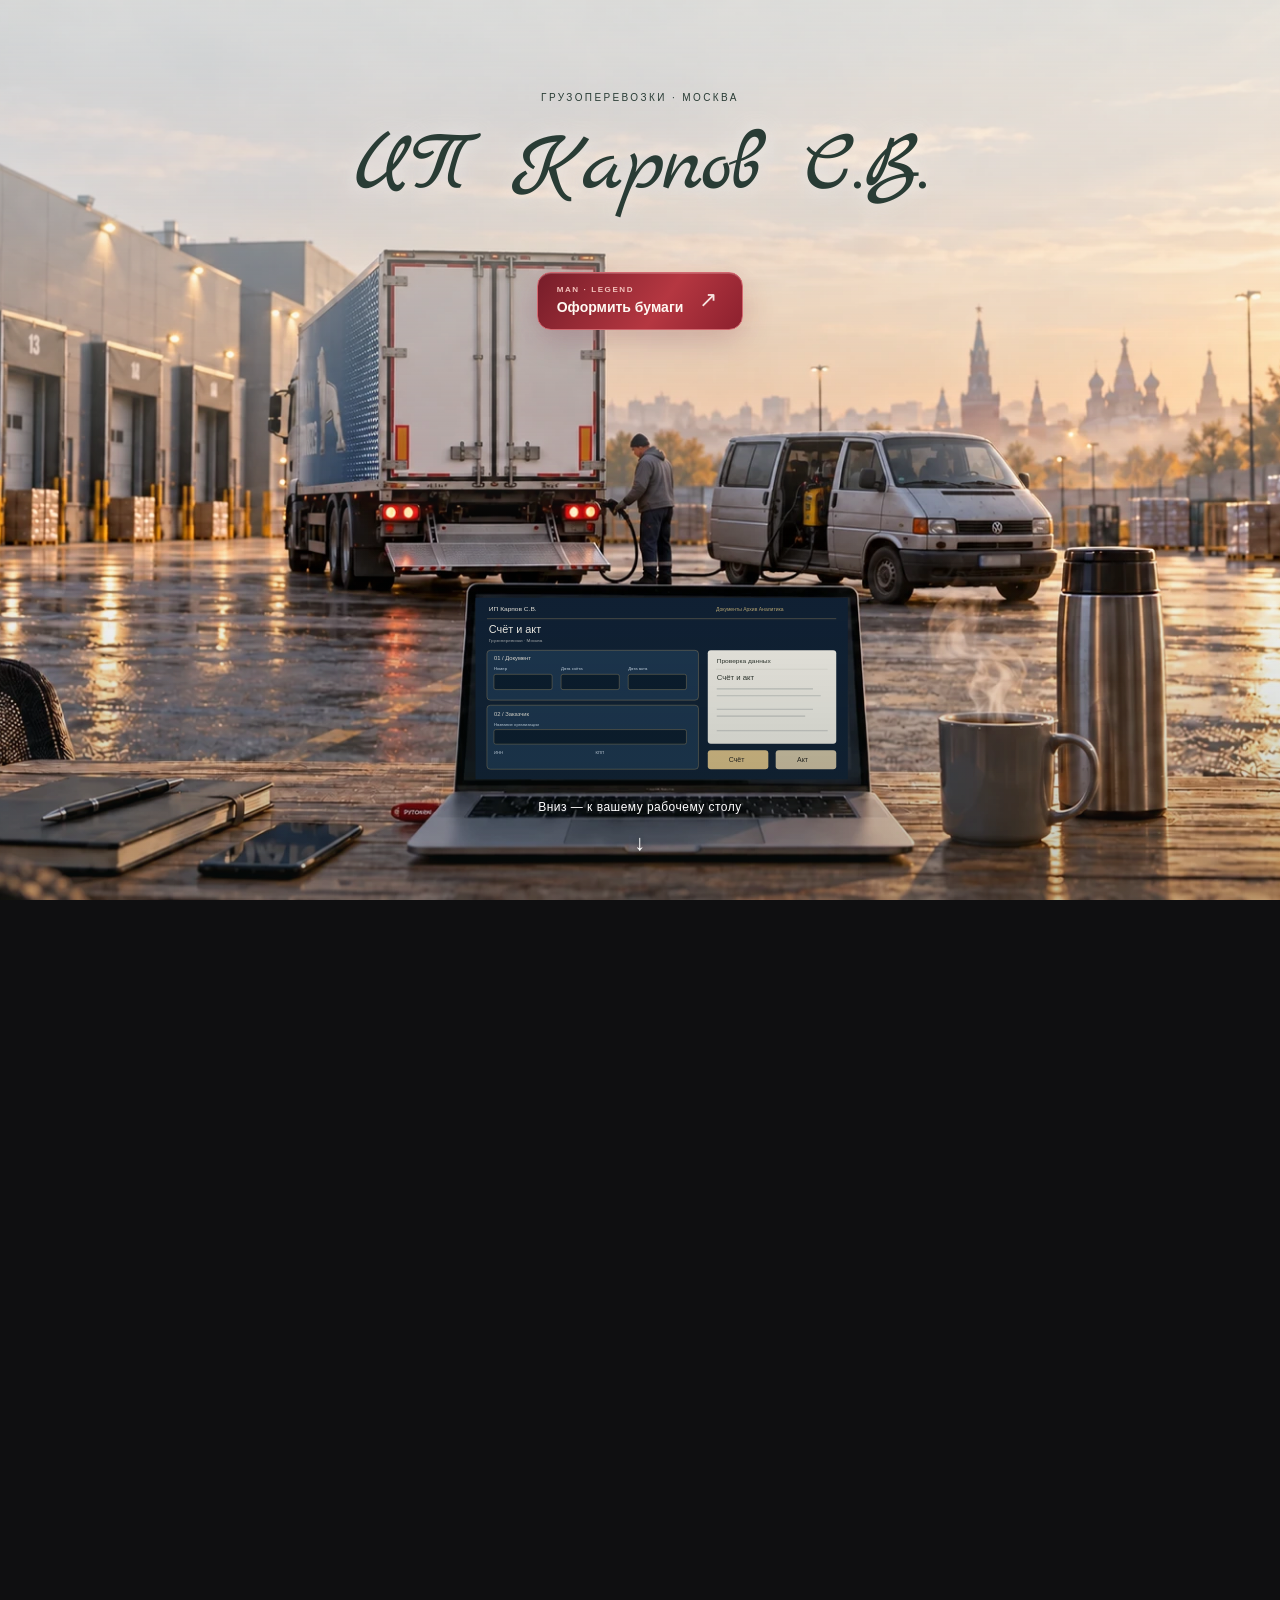
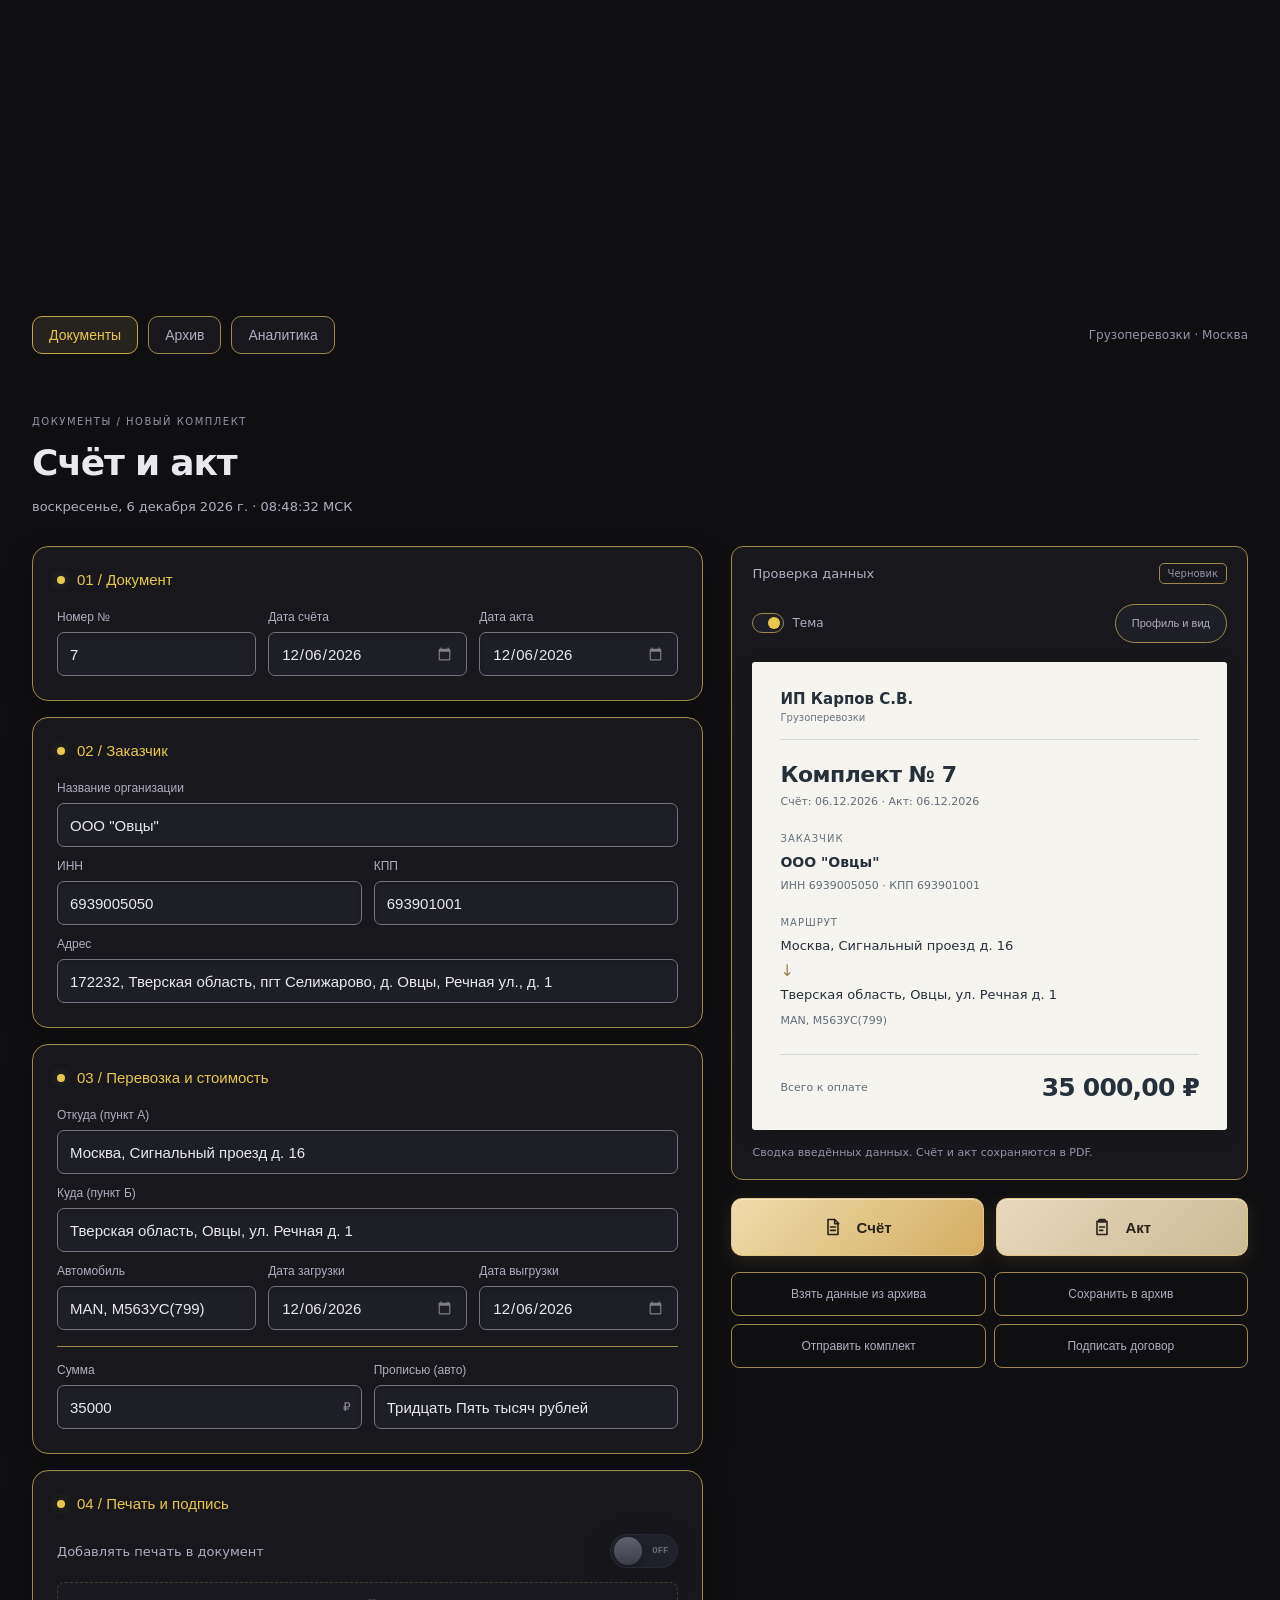
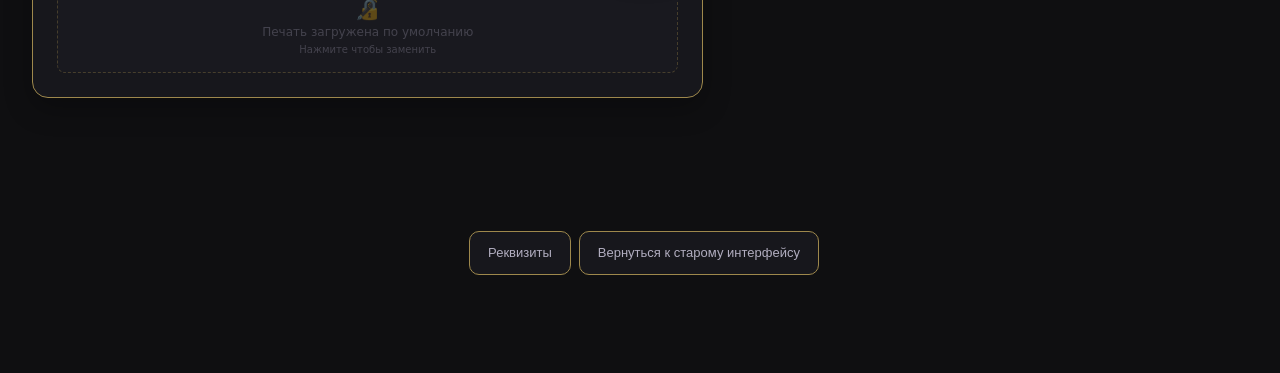
==== index.html @ 724ee794 "Refresh classic palette stylesheet version" ====
<!DOCTYPE html>
<html lang="ru">
<head>
<meta charset="UTF-8">
<meta name="viewport" content="width=device-width, initial-scale=1.0">
<meta name="theme-color" content="#e8c84a">
<meta name="mobile-web-app-capable" content="yes">
<meta name="apple-mobile-web-app-capable" content="yes">
<meta name="apple-mobile-web-app-status-bar-style" content="black-translucent">
<meta name="apple-mobile-web-app-title" content="Карпов Docs">
<script>
  (function redirectLegacyGitHubPages() {
    if (location.hostname !== 'farapatton.github.io') return;
    var path = location.pathname.replace(/^\/gruz\/?/, '/');
    if (path === '') path = '/';
    location.replace('https://gruz-kappa.vercel.app' + path + location.search + location.hash);
  })();
</script>
<title>ИП Карпов</title>
<link rel="manifest" href="manifest.json">
<link rel="apple-touch-icon" href="img/icon-192.png">
<link rel="stylesheet" href="css/bb8.css?v=20261027-workspace">
<link rel="stylesheet" href="css/style.css?v=20261027-workspace">
<link rel="stylesheet" href="css/analytics.css?v=20261027-workspace">
<link rel="stylesheet" href="css/workbench.css?v=20261027-classic-palette">
<link rel="stylesheet" href="css/workspace-scene.css?v=20261027-entry2">
</head>
<body>

<header class="app-hdr">
<div class="hdr-in">
  <div class="brand-row">
    <div class="hero-art-frame">
      <img src="img/truck-neon-hero.jpg?v=1" width="760" height="760" decoding="async" fetchpriority="high" alt="Грузовик MAN в неоновом городе">
    </div>
    <div class="brand-copy">
      <div class="hdr-badge">грузоперевозки</div>
      <h1>ИП Карпов С.В.</h1>
      <p>ATI: 2936939</p>
    </div>
  </div>
  <div class="auth-row">
    <button id="loginBtn" class="google-auth-btn" onclick="googleLogin()">
      <span id="loginBtnText">Войти в Google</span>
      <span id="loginBtnIcon"></span>
    </button>
    <div class="theme-switch-wrap" title="Переключить тему">
      <label class="bb8-toggle" aria-label="Переключить тему">
        <input class="bb8-toggle__checkbox" id="authLockToggle" type="checkbox" aria-label="Переключить тему">
        <div class="bb8-toggle__container">
          <div class="bb8-toggle__scenery">
            <div class="bb8-toggle__star"></div>
            <div class="bb8-toggle__star"></div>
            <div class="bb8-toggle__star"></div>
            <div class="bb8-toggle__star"></div>
            <div class="bb8-toggle__star"></div>
            <div class="bb8-toggle__star"></div>
            <div class="bb8-toggle__star"></div>
            <div class="tatto-1"></div>
            <div class="tatto-2"></div>
            <div class="gomrassen"></div>
            <div class="hermes"></div>
            <div class="chenini"></div>
            <div class="bb8-toggle__cloud"></div>
            <div class="bb8-toggle__cloud"></div>
            <div class="bb8-toggle__cloud"></div>
          </div>
          <div class="bb8">
            <div class="bb8__head-container">
              <div class="bb8__antenna"></div>
              <div class="bb8__antenna"></div>
              <div class="bb8__head"></div>
            </div>
            <div class="bb8__body"></div>
          </div>
          <div class="artificial__hidden">
            <div class="bb8__shadow"></div>
          </div>
        </div>
      </label>
    </div>
  </div>
  <button class="analytics-access-banner is-idle" id="analyticsAccessBanner" type="button" onclick="handleAnalyticsAccessClick()" aria-live="polite">
    <span class="analytics-access-loader" aria-hidden="true">
      <span class="google-truck-wrapper">
        <span class="google-truck-body">
          <svg xmlns="http://www.w3.org/2000/svg" fill="none" viewBox="0 0 198 93">
            <path stroke-width="3" stroke="#282828" fill="#F83D3D" d="M135 22.5H177.264C178.295 22.5 179.22 23.133 179.594 24.0939L192.33 56.8443C192.442 57.1332 192.5 57.4404 192.5 57.7504V89C192.5 90.3807 191.381 91.5 190 91.5H135C133.619 91.5 132.5 90.3807 132.5 89V25C132.5 23.6193 133.619 22.5 135 22.5Z"></path>
            <path stroke-width="3" stroke="#282828" fill="#7D7C7C" d="M146 33.5H181.741C182.779 33.5 183.709 34.1415 184.078 35.112L190.538 52.112C191.16 53.748 189.951 55.5 188.201 55.5H146C144.619 55.5 143.5 54.3807 143.5 53V36C143.5 34.6193 144.619 33.5 146 33.5Z"></path>
            <path stroke-width="2" stroke="#282828" fill="#282828" d="M150 65C150 65.39 149.763 65.8656 149.127 66.2893C148.499 66.7083 147.573 67 146.5 67C145.427 67 144.501 66.7083 143.873 66.2893C143.237 65.8656 143 65.39 143 65C143 64.61 143.237 64.1344 143.873 63.7107C144.501 63.2917 145.427 63 146.5 63C147.573 63 148.499 63.2917 149.127 63.7107C149.763 64.1344 150 64.61 150 65Z"></path>
            <rect stroke-width="2" stroke="#282828" fill="#FFFCAB" rx="1" height="7" width="5" y="63" x="187"></rect>
            <rect stroke-width="2" stroke="#282828" fill="#282828" rx="1" height="11" width="4" y="81" x="193"></rect>
            <rect stroke-width="3" stroke="#282828" fill="#DFDFDF" rx="2.5" height="90" width="121" y="1.5" x="6.5"></rect>
            <rect stroke-width="2" stroke="#282828" fill="#DFDFDF" rx="2" height="4" width="6" y="84" x="1"></rect>
          </svg>
        </span>
        <span class="google-truck-tires">
          <svg xmlns="http://www.w3.org/2000/svg" fill="none" viewBox="0 0 30 30"><circle stroke-width="3" stroke="#282828" fill="#282828" r="13.5" cy="15" cx="15"></circle><circle fill="#DFDFDF" r="7" cy="15" cx="15"></circle></svg>
          <svg xmlns="http://www.w3.org/2000/svg" fill="none" viewBox="0 0 30 30"><circle stroke-width="3" stroke="#282828" fill="#282828" r="13.5" cy="15" cx="15"></circle><circle fill="#DFDFDF" r="7" cy="15" cx="15"></circle></svg>
        </span>
        <span class="google-loader-road"></span>
      </span>
    </span>
    <span class="analytics-access-copy">
      <b id="analyticsAccessTitle">Войдите в Google для аналитики</b>
      <small id="analyticsAccessText">после входа проверим доступ по whitelist</small>
    </span>
  </button>
  <div id="loginStatus"></div>
</div>
</header>

<div class="main">

  <!-- Реквизиты -->
  <div class="dc">
    <div class="cl">Реквизиты документа</div>
    <div class="row g-3">
      <div class="col-4"><label class="fl">Номер №</label><input type="number" id="doc_num" class="fi" value="7" min="1"></div>
      <div class="col-4"><label class="fl">Дата счёта</label><input type="date" id="doc_date" class="fi"></div>
      <div class="col-4"><label class="fl">Дата акта</label><input type="date" id="act_date" class="fi"></div>
    </div>
  </div>

  <!-- Заказчик -->
  <div class="dc">
    <div class="cl">Заказчик / Плательщик</div>
    <div class="mb-3"><label class="fl">Название организации</label><input type="text" id="customer_name" class="fi" value='ООО "Овцы"'></div>
    <div class="row g-3 mb-3">
      <div class="col-6"><label class="fl">ИНН</label><input type="text" id="customer_inn" class="fi" value="6939005050"></div>
      <div class="col-6"><label class="fl">КПП</label><input type="text" id="customer_kpp" class="fi" value="693901001"></div>
    </div>
    <div><label class="fl">Адрес</label><input type="text" id="customer_addr" class="fi" value="172232, Тверская область, пгт Селижарово, д. Овцы, Речная ул., д. 1"></div>
  </div>

  <!-- Маршрут -->
  <div class="dc">
    <div class="cl">Маршрут и услуга</div>
    <div class="row g-3 mb-3">
      <div class="col-12"><label class="fl">Откуда (пункт А)</label><input type="text" id="from_a" class="fi" value="Москва, Сигнальный проезд д. 16"></div>
      <input type="hidden" id="from_b" value="">
    </div>
    <div class="row g-3 mb-3">
      <div class="col-12"><label class="fl">Куда (пункт Б)</label><input type="text" id="to_a" class="fi" value="Тверская область, Овцы, ул. Речная д. 1"></div>
      <input type="hidden" id="to_b" value="">
    </div>
    <div class="row g-3 mb-3">
      <div class="col-12 col-sm-4"><label class="fl">Автомобиль</label><input type="text" id="car" class="fi" value="MAN, М563УС(799)"></div>
      <div class="col-6 col-sm-4"><label class="fl">Дата загрузки</label><input type="date" id="load_date" class="fi"></div>
      <div class="col-6 col-sm-4"><label class="fl">Дата выгрузки</label><input type="date" id="unload_date" class="fi"></div>
    </div>
    <div class="idiv"></div>
    <div class="row g-3">
      <div class="col-6"><label class="fl">Сумма</label><div class="aw"><input type="number" id="amount" class="fi" value="35000" min="0" step="100"><span class="ct">₽</span></div></div>
      <div class="col-6"><label class="fl">Прописью (авто)</label><input type="text" id="amount_words" class="fi" readonly></div>
    </div>
  </div>

  <!-- Печать -->
  <div class="dc">
    <div class="cl">Печать / подпись</div>
    <div style="display:flex;align-items:center;justify-content:space-between;margin-bottom:14px;">
      <span style="font-size:13px;color:var(--txt2);">Добавлять печать в документ</span>
      <label class="toggle-switch">
        <input type="checkbox" id="stampToggle" disabled>
        <span class="toggle-slider" data-on="ON" data-off="OFF"></span>
      </label>
    </div>
    <div id="stampZone">
      <div class="uz">
        <input type="file" id="stampFile" accept="image/*">
        <div id="spPh"><div style="font-size:20px;margin-bottom:3px">🔏</div><div class="uh">Печать загружена по умолчанию<br><small>Нажмите чтобы заменить</small></div></div>
        <img id="spPrev" class="up" style="display:none">
      </div>
    </div>
  </div>

  <!-- Parse box -->
  <div class="archive-browser" id="archiveBrowser">
    <div class="archive-browser-head">
      <button class="archive-browser-back" id="archiveBrowserBack" type="button" onclick="showArchiveYears()" aria-label="Вернуться к годам">‹</button>
      <div>
        <strong id="archiveBrowserTitle">Архив документов</strong>
        <small id="archiveBrowserCount">защищённое подключение</small>
      </div>
      <button class="archive-browser-close" type="button" onclick="closeArchiveBrowser()" aria-label="Закрыть архив">×</button>
    </div>
    <input class="fi archive-browser-search" id="archiveBrowserSearch" type="search" placeholder="Номер документа, имя или год" oninput="filterArchiveBrowser()">
    <div class="archive-browser-list" id="archiveBrowserList"></div>
  </div>

  <div class="parse-box" id="parseBox">
    <h3>📄 Данные из файла</h3>
    <div id="parseRows"></div>
    <div class="pbtns">
      <button class="pbtn-ok" onclick="applyParsed()">✅ Заполнить форму</button>
      <button class="pbtn-no" onclick="closeParsed()">Отмена</button>
    </div>
  </div>

  <div class="row g-3 mb-3">
    <div class="col-6">
      <button class="bd doc-flight-btn doc-flight-invoice" onclick="genInvoice()" data-label="Счёт" data-loading-text="Создаю" aria-label="Создать счёт">
        <span class="doc-flight-icon-wrap">
          <span class="doc-flight-icon">
            <svg viewBox="0 0 24 24" aria-hidden="true">
              <path d="M6 3h8l4 4v14H6z"></path>
              <path d="M14 3v5h5"></path>
              <path d="M9 12h6M9 16h6"></path>
            </svg>
          </span>
        </span>
        <span class="doc-flight-label">Счёт</span>
      </button>
    </div>
    <div class="col-6">
      <button class="bd doc-flight-btn doc-flight-act" onclick="genAct()" data-label="Акт" data-loading-text="Создаю" aria-label="Создать акт">
        <span class="doc-flight-icon-wrap">
          <span class="doc-flight-icon">
            <svg viewBox="0 0 24 24" aria-hidden="true">
              <path d="M8 4h8"></path>
              <path d="M9 3h6l1 3H8z"></path>
              <path d="M6 5h12v16H6z"></path>
              <path d="M9 12h6M9 16h4"></path>
            </svg>
          </span>
        </span>
        <span class="doc-flight-label">Акт</span>
      </button>
    </div>
  </div>

  <div class="mb-2"><button class="bh bh-drive" id="driveBtn" onclick="openArchiveBrowser()">📂 Взять документ из архива</button></div>
  <div class="mb-2"><button class="bh bh-archive" id="archiveBtn" onclick="archiveToDrive()">📤 Загрузить документы в архив</button></div>
  <div class="mb-2"><button class="bh bh-email" id="emailToggleBtn" onclick="toggleEmail()">✉️ Отправить комплект документов</button></div>
  <div class="mb-2"><button class="bh bh-sign" id="signToggleBtn" onclick="toggleSign()">🖊 Подписать договор</button></div>
  <!-- Email panel -->
  <div id="emailPanel">
    <div class="dc">
      <label class="fl">Email заказчика</label>
      <input type="email" id="emailTo" class="fi" placeholder="example@mail.ru">
      <button class="send-flight-btn" onclick="sendEmail()" id="sendEmailBtn" style="margin-top:10px" aria-label="Отправить комплект документов">
        <span class="send-flight-icon">
          <svg viewBox="0 0 24 24" aria-hidden="true">
            <path d="M22 2 11 13"></path>
            <path d="m22 2-7 20-4-9-9-4Z"></path>
          </svg>
        </span>
        <span class="send-flight-label">Отправить</span>
      </button>
      <p id="emailMsg"></p>
    </div>
  </div>

  <!-- Sign panel -->
  <div id="signPanel">
    <div class="dc">
      <label class="fl">Загрузить договор (PDF)</label>
      <div class="uz stamp-zone-disabled" id="contractUploadZone" style="margin-bottom:12px;min-height:52px;">
        <input type="file" id="contractFile" accept="application/pdf" disabled>
        <div id="contractPh"><div style="font-size:16px;margin-bottom:2px">📄</div><div class="uh">Выберите PDF договор</div></div>
        <span id="contractName"></span>
      </div>
      <div id="signCanvas">
        <p style="font-size:11px;color:var(--mut);margin-bottom:6px;">Нажмите на документ чтобы поставить печать.</p>
        <div style="position:relative;overflow:auto;max-height:500px;border:1px solid var(--brd);border-radius:8px;background:#fff;" id="signViewport">
          <canvas id="pdfCanvas"></canvas>
          <img id="stampOverlay" src="" draggable="false">
        </div>
        <div style="display:flex;gap:8px;margin-top:10px;align-items:center;">
          <label class="fl" style="margin:0;white-space:nowrap;">Страница:</label>
          <button onclick="signPagePrev()" class="bh" style="width:36px;padding:6px;font-size:14px">‹</button>
          <span id="signPageInfo">1 / 1</span>
          <button onclick="signPageNext()" class="bh" style="width:36px;padding:6px;font-size:14px">›</button>
        </div>
      </div>
      <button class="bd" onclick="downloadSigned()" id="downloadSignBtn">⬇️ Скачать с печатью</button>
      <div id="signEmailBlock">
        <div style="height:1px;background:var(--brd);margin-bottom:12px;"></div>
        <label class="fl">Отправить подписанный договор на email</label>
        <input type="email" id="signEmailTo" class="fi" placeholder="example@mail.ru">
        <button class="bd" onclick="sendSignedByEmail()" id="sendSignedBtn">✉️ Отправить договор на почту</button>
      </div>
      <p id="signMsg"></p>
    </div>
  </div>

  <!-- Analytics panel -->
  <div id="analyticsPanel">
    <div class="dc">
      <p style="font-size:12px;text-align:center;color:var(--mut);padding:10px">Загружаю данные...</p>
    </div>
  </div>

  <p id="driveMsg" class="drive-msg"></p>
</div>

<!-- Google overlay -->
<div class="google-overlay" id="googleOverlay">
  <div class="google-truck-loader" aria-hidden="true">
    <span class="google-truck-wrapper">
      <span class="google-truck-body">
        <svg xmlns="http://www.w3.org/2000/svg" fill="none" viewBox="0 0 198 93">
          <path stroke-width="3" stroke="#282828" fill="#F83D3D" d="M135 22.5H177.264C178.295 22.5 179.22 23.133 179.594 24.0939L192.33 56.8443C192.442 57.1332 192.5 57.4404 192.5 57.7504V89C192.5 90.3807 191.381 91.5 190 91.5H135C133.619 91.5 132.5 90.3807 132.5 89V25C132.5 23.6193 133.619 22.5 135 22.5Z"></path>
          <path stroke-width="3" stroke="#282828" fill="#7D7C7C" d="M146 33.5H181.741C182.779 33.5 183.709 34.1415 184.078 35.112L190.538 52.112C191.16 53.748 189.951 55.5 188.201 55.5H146C144.619 55.5 143.5 54.3807 143.5 53V36C143.5 34.6193 144.619 33.5 146 33.5Z"></path>
          <path stroke-width="2" stroke="#282828" fill="#282828" d="M150 65C150 65.39 149.763 65.8656 149.127 66.2893C148.499 66.7083 147.573 67 146.5 67C145.427 67 144.501 66.7083 143.873 66.2893C143.237 65.8656 143 65.39 143 65C143 64.61 143.237 64.1344 143.873 63.7107C144.501 63.2917 145.427 63 146.5 63C147.573 63 148.499 63.2917 149.127 63.7107C149.763 64.1344 150 64.61 150 65Z"></path>
          <rect stroke-width="2" stroke="#282828" fill="#FFFCAB" rx="1" height="7" width="5" y="63" x="187"></rect>
          <rect stroke-width="2" stroke="#282828" fill="#282828" rx="1" height="11" width="4" y="81" x="193"></rect>
          <rect stroke-width="3" stroke="#282828" fill="#DFDFDF" rx="2.5" height="90" width="121" y="1.5" x="6.5"></rect>
          <rect stroke-width="2" stroke="#282828" fill="#DFDFDF" rx="2" height="4" width="6" y="84" x="1"></rect>
        </svg>
      </span>
      <span class="google-truck-tires">
        <svg xmlns="http://www.w3.org/2000/svg" fill="none" viewBox="0 0 30 30"><circle stroke-width="3" stroke="#282828" fill="#282828" r="13.5" cy="15" cx="15"></circle><circle fill="#DFDFDF" r="7" cy="15" cx="15"></circle></svg>
        <svg xmlns="http://www.w3.org/2000/svg" fill="none" viewBox="0 0 30 30"><circle stroke-width="3" stroke="#282828" fill="#282828" r="13.5" cy="15" cx="15"></circle><circle fill="#DFDFDF" r="7" cy="15" cx="15"></circle></svg>
      </span>
      <span class="google-loader-road"></span>
    </span>
  </div>
  <div class="google-overlay-text">ПЕРЕХОД В GOOGLE</div>
  <div class="google-overlay-sub">АВТОРИЗАЦИЯ...</div>
</div>

<div class="toast" id="toast"></div>

<!-- External libraries -->
<!-- App modules (порядок важен!) -->
<script defer src="js/stamp_secure.js?v=20261027-workspace"></script>
<script defer src="js/config.js?v=20261027-workspace"></script>
<script defer src="js/lazy_libs.js?v=20261027-workspace"></script>
<script defer src="js/utils.js?v=20261027-workspace"></script>
<script defer src="js/auth.js?v=20261027-workspace"></script>
<script defer src="js/pdf.js?v=20261027-workspace"></script>
<script defer src="js/drive.js?v=20261027-workspace"></script>
<script defer src="js/email.js?v=20261027-workspace"></script>
<script defer src="js/sign.js?v=20261027-workspace"></script>
<script defer src="js/analytics_calc.js?v=20261027-workspace"></script>
<script defer src="js/analytics_trips.js?v=20261027-workspace"></script>
<script defer src="js/analytics_registry.js?v=20261027-workspace"></script>
<script defer src="js/analytics_routes.js?v=20261027-workspace"></script>
<script defer src="js/analytics.js?v=20261027-workspace"></script>
<script defer src="js/pwa_update.js?v=20261027-workspace"></script>
<script defer src="js/interface-preferences.js?v=20261027-workspace"></script>
<script defer src="js/workbench.js?v=20261027-workspace"></script>
<script defer src="js/workspace-scene.js?v=20261027-blue-contrast"></script>

</body>
</html>
---- css/bb8.css ----
﻿/* From Uiverse.io by Galahhad */ 
/* REMASTERED */
/* RTX-ON */
/* completely redone toggle and droid */

.bb8-toggle {
  --toggle-size: 16px;
  /* finally I removed the scale now everything depends on the font-size */
  /* --margin-top-for-head: 1.75em; */
  /* it's just in case 👆 */
  --toggle-width: 10.625em;
  --toggle-height: 5.625em;
  --toggle-offset: calc((var(--toggle-height) - var(--bb8-diameter)) / 2);
  --toggle-bg: linear-gradient(#2c4770, #070e2b 35%, #628cac 50% 70%, #a6c5d4)
    no-repeat;
  --bb8-diameter: 4.375em;
  --radius: 99em;
  --transition: 0.4s;
  --accent: #de7d2f;
  --bb8-bg: #fff;
}

.bb8-toggle,
.bb8-toggle *,
.bb8-toggle *::before,
.bb8-toggle *::after {
  -webkit-box-sizing: border-box;
  box-sizing: border-box;
}

.bb8-toggle {
  cursor: pointer;
  margin-top: var(--margin-top-for-head);
  font-size: var(--toggle-size);
}

.bb8-toggle__checkbox {
  -webkit-appearance: none;
  -moz-appearance: none;
  appearance: none;
  display: none;
}

.bb8-toggle__container {
  width: var(--toggle-width);
  height: var(--toggle-height);
  background: var(--toggle-bg);
  background-size: 100% 11.25em;
  background-position-y: -5.625em;
  border-radius: var(--radius);
  position: relative;
  -webkit-transition: var(--transition);
  -o-transition: var(--transition);
  transition: var(--transition);
}

.bb8 {
  display: -webkit-box;
  display: -ms-flexbox;
  display: flex;
  -webkit-box-orient: vertical;
  -webkit-box-direction: normal;
  -ms-flex-direction: column;
  flex-direction: column;
  -webkit-box-align: center;
  -ms-flex-align: center;
  align-items: center;
  position: absolute;
  top: calc(var(--toggle-offset) - 1.688em + 0.188em);
  left: var(--toggle-offset);
  -webkit-transition: var(--transition);
  -o-transition: var(--transition);
  transition: var(--transition);
  z-index: 2;
}

.bb8__head-container {
  position: relative;
  -webkit-transition: var(--transition);
  -o-transition: var(--transition);
  transition: var(--transition);
  z-index: 2;
  -webkit-transform-origin: 1.25em 3.75em;
  -ms-transform-origin: 1.25em 3.75em;
  transform-origin: 1.25em 3.75em;
}

.bb8__head {
  overflow: hidden;
  margin-bottom: -0.188em;
  width: 2.5em;
  height: 1.688em;
  background: -o-linear-gradient(
      transparent 0.063em,
      dimgray 0.063em 0.313em,
      transparent 0.313em 0.375em,
      var(--accent) 0.375em 0.5em,
      transparent 0.5em 1.313em,
      silver 1.313em 1.438em,
      transparent 1.438em
    ),
    -o-linear-gradient(45deg, transparent 0.188em, var(--bb8-bg) 0.188em 1.25em, transparent
          1.25em),
    -o-linear-gradient(135deg, transparent 0.188em, var(--bb8-bg) 0.188em 1.25em, transparent
          1.25em),
    -o-linear-gradient(var(--bb8-bg) 1.25em, transparent 1.25em);
  background: -o-linear-gradient(
      transparent 0.063em,
      dimgray 0.063em 0.313em,
      transparent 0.313em 0.375em,
      var(--accent) 0.375em 0.5em,
      transparent 0.5em 1.313em,
      silver 1.313em 1.438em,
      transparent 1.438em
    ),
    -o-linear-gradient(45deg, transparent 0.188em, var(--bb8-bg) 0.188em 1.25em, transparent
          1.25em),
    -o-linear-gradient(135deg, transparent 0.188em, var(--bb8-bg) 0.188em 1.25em, transparent
          1.25em),
    -o-linear-gradient(var(--bb8-bg) 1.25em, transparent 1.25em);
  background: -o-linear-gradient(
      transparent 0.063em,
      dimgray 0.063em 0.313em,
      transparent 0.313em 0.375em,
      var(--accent) 0.375em 0.5em,
      transparent 0.5em 1.313em,
      silver 1.313em 1.438em,
      transparent 1.438em
    ),
    -o-linear-gradient(45deg, transparent 0.188em, var(--bb8-bg) 0.188em 1.25em, transparent
          1.25em),
    -o-linear-gradient(135deg, transparent 0.188em, var(--bb8-bg) 0.188em 1.25em, transparent
          1.25em),
    -o-linear-gradient(var(--bb8-bg) 1.25em, transparent 1.25em);
  background: -o-linear-gradient(
      transparent 0.063em,
      dimgray 0.063em 0.313em,
      transparent 0.313em 0.375em,
      var(--accent) 0.375em 0.5em,
      transparent 0.5em 1.313em,
      silver 1.313em 1.438em,
      transparent 1.438em
    ),
    -o-linear-gradient(45deg, transparent 0.188em, var(--bb8-bg) 0.188em 1.25em, transparent
          1.25em),
    -o-linear-gradient(135deg, transparent 0.188em, var(--bb8-bg) 0.188em 1.25em, transparent
          1.25em),
    -o-linear-gradient(var(--bb8-bg) 1.25em, transparent 1.25em);
  background: linear-gradient(
      transparent 0.063em,
      dimgray 0.063em 0.313em,
      transparent 0.313em 0.375em,
      var(--accent) 0.375em 0.5em,
      transparent 0.5em 1.313em,
      silver 1.313em 1.438em,
      transparent 1.438em
    ),
    linear-gradient(
      45deg,
      transparent 0.188em,
      var(--bb8-bg) 0.188em 1.25em,
      transparent 1.25em
    ),
    linear-gradient(
      -45deg,
      transparent 0.188em,
      var(--bb8-bg) 0.188em 1.25em,
      transparent 1.25em
    ),
    linear-gradient(var(--bb8-bg) 1.25em, transparent 1.25em);
  border-radius: var(--radius) var(--radius) 0 0;
  position: relative;
  z-index: 1;
  -webkit-filter: drop-shadow(0 0.063em 0.125em gray);
  filter: drop-shadow(0 0.063em 0.125em gray);
}

.bb8__head::before {
  content: "";
  position: absolute;
  width: 0.563em;
  height: 0.563em;
  background: -o-radial-gradient(
      0.25em 0.375em,
      0.125em circle,
      red,
      transparent
    ),
    -o-radial-gradient(0.375em 0.188em, 0.063em circle, var(--bb8-bg) 50%, transparent
          100%),
    -o-linear-gradient(45deg, #000 0.188em, dimgray 0.313em 0.375em, #000 0.5em);
  background: -o-radial-gradient(
      0.25em 0.375em,
      0.125em circle,
      red,
      transparent
    ),
    -o-radial-gradient(0.375em 0.188em, 0.063em circle, var(--bb8-bg) 50%, transparent
          100%),
    -o-linear-gradient(45deg, #000 0.188em, dimgray 0.313em 0.375em, #000 0.5em);
  background: -o-radial-gradient(
      0.25em 0.375em,
      0.125em circle,
      red,
      transparent
    ),
    -o-radial-gradient(0.375em 0.188em, 0.063em circle, var(--bb8-bg) 50%, transparent
          100%),
    -o-linear-gradient(45deg, #000 0.188em, dimgray 0.313em 0.375em, #000 0.5em);
  background: -o-radial-gradient(
      0.25em 0.375em,
      0.125em circle,
      red,
      transparent
    ),
    -o-radial-gradient(0.375em 0.188em, 0.063em circle, var(--bb8-bg) 50%, transparent
          100%),
    -o-linear-gradient(45deg, #000 0.188em, dimgray 0.313em 0.375em, #000 0.5em);
  background: radial-gradient(
      0.125em circle at 0.25em 0.375em,
      red,
      transparent
    ),
    radial-gradient(
      0.063em circle at 0.375em 0.188em,
      var(--bb8-bg) 50%,
      transparent 100%
    ),
    linear-gradient(45deg, #000 0.188em, dimgray 0.313em 0.375em, #000 0.5em);
  border-radius: var(--radius);
  top: 0.413em;
  left: 50%;
  -webkit-transform: translate(-50%);
  -ms-transform: translate(-50%);
  transform: translate(-50%);
  -webkit-box-shadow: 0 0 0 0.089em lightgray, 0.563em 0.281em 0 -0.148em,
    0.563em 0.281em 0 -0.1em var(--bb8-bg), 0.563em 0.281em 0 -0.063em;
  box-shadow: 0 0 0 0.089em lightgray, 0.563em 0.281em 0 -0.148em,
    0.563em 0.281em 0 -0.1em var(--bb8-bg), 0.563em 0.281em 0 -0.063em;
  z-index: 1;
  -webkit-transition: var(--transition);
  -o-transition: var(--transition);
  transition: var(--transition);
}

.bb8__head::after {
  content: "";
  position: absolute;
  bottom: 0.375em;
  left: 0;
  width: 100%;
  height: 0.188em;
  background: -o-linear-gradient(
    left,
    var(--accent) 0.125em,
    transparent 0.125em 0.188em,
    var(--accent) 0.188em 0.313em,
    transparent 0.313em 0.375em,
    var(--accent) 0.375em 0.938em,
    transparent 0.938em 1em,
    var(--accent) 1em 1.125em,
    transparent 1.125em 1.875em,
    var(--accent) 1.875em 2em,
    transparent 2em 2.063em,
    var(--accent) 2.063em 2.25em,
    transparent 2.25em 2.313em,
    var(--accent) 2.313em 2.375em,
    transparent 2.375em 2.438em,
    var(--accent) 2.438em
  );
  background: -webkit-gradient(
    linear,
    left top,
    right top,
    color-stop(0.125em, var(--accent)),
    color-stop(0.125em, transparent),
    color-stop(0.188em, var(--accent)),
    color-stop(0.313em, transparent),
    color-stop(0.375em, var(--accent)),
    color-stop(0.938em, transparent),
    color-stop(1em, var(--accent)),
    color-stop(1.125em, transparent),
    color-stop(1.875em, var(--accent)),
    color-stop(2em, transparent),
    color-stop(2.063em, var(--accent)),
    color-stop(2.25em, transparent),
    color-stop(2.313em, var(--accent)),
    color-stop(2.375em, transparent),
    color-stop(2.438em, var(--accent))
  );
  background: linear-gradient(
    to right,
    var(--accent) 0.125em,
    transparent 0.125em 0.188em,
    var(--accent) 0.188em 0.313em,
    transparent 0.313em 0.375em,
    var(--accent) 0.375em 0.938em,
    transparent 0.938em 1em,
    var(--accent) 1em 1.125em,
    transparent 1.125em 1.875em,
    var(--accent) 1.875em 2em,
    transparent 2em 2.063em,
    var(--accent) 2.063em 2.25em,
    transparent 2.25em 2.313em,
    var(--accent) 2.313em 2.375em,
    transparent 2.375em 2.438em,
    var(--accent) 2.438em
  );
  -webkit-transition: var(--transition);
  -o-transition: var(--transition);
  transition: var(--transition);
}

.bb8__antenna {
  position: absolute;
  -webkit-transform: translateY(-90%);
  -ms-transform: translateY(-90%);
  transform: translateY(-90%);
  width: 0.059em;
  border-radius: var(--radius) var(--radius) 0 0;
  -webkit-transition: var(--transition);
  -o-transition: var(--transition);
  transition: var(--transition);
}

.bb8__antenna:nth-child(1) {
  height: 0.938em;
  right: 0.938em;
  background: -o-linear-gradient(#000 0.188em, silver 0.188em);
  background: -webkit-gradient(
    linear,
    left top,
    left bottom,
    color-stop(0.188em, #000),
    color-stop(0.188em, silver)
  );
  background: linear-gradient(#000 0.188em, silver 0.188em);
}

.bb8__antenna:nth-child(2) {
  height: 0.375em;
  left: 50%;
  -webkit-transform: translate(-50%, -90%);
  -ms-transform: translate(-50%, -90%);
  transform: translate(-50%, -90%);
  background: silver;
}

.bb8__body {
  width: 4.375em;
  height: 4.375em;
  background: var(--bb8-bg);
  border-radius: var(--radius);
  position: relative;
  overflow: hidden;
  -webkit-transition: var(--transition);
  -o-transition: var(--transition);
  transition: var(--transition);
  z-index: 1;
  -webkit-transform: rotate(45deg);
  -ms-transform: rotate(45deg);
  transform: rotate(45deg);
  background: -webkit-gradient(
      linear,
      right top,
      left top,
      color-stop(4%, var(--bb8-bg)),
      color-stop(4%, var(--accent)),
      color-stop(10%, transparent),
      color-stop(90%, var(--accent)),
      color-stop(96%, var(--bb8-bg))
    ),
    -webkit-gradient(linear, left top, left bottom, color-stop(4%, var(--bb8-bg)), color-stop(4%, var(--accent)), color-stop(10%, transparent), color-stop(90%, var(--accent)), color-stop(96%, var(--bb8-bg))),
    -webkit-gradient(linear, left top, right top, color-stop(2.156em, transparent), color-stop(2.156em, silver), color-stop(2.188em, transparent)),
    -webkit-gradient(linear, left top, left bottom, color-stop(2.156em, transparent), color-stop(2.156em, silver), color-stop(2.188em, transparent));
  background: -o-linear-gradient(
      right,
      var(--bb8-bg) 4%,
      var(--accent) 4% 10%,
      transparent 10% 90%,
      var(--accent) 90% 96%,
      var(--bb8-bg) 96%
    ),
    -o-linear-gradient(var(--bb8-bg) 4%, var(--accent) 4% 10%, transparent 10%
          90%, var(--accent) 90% 96%, var(--bb8-bg) 96%),
    -o-linear-gradient(left, transparent 2.156em, silver 2.156em 2.219em, transparent
          2.188em),
    -o-linear-gradient(transparent 2.156em, silver 2.156em 2.219em, transparent
          2.188em);
  background: linear-gradient(
      -90deg,
      var(--bb8-bg) 4%,
      var(--accent) 4% 10%,
      transparent 10% 90%,
      var(--accent) 90% 96%,
      var(--bb8-bg) 96%
    ),
    linear-gradient(
      var(--bb8-bg) 4%,
      var(--accent) 4% 10%,
      transparent 10% 90%,
      var(--accent) 90% 96%,
      var(--bb8-bg) 96%
    ),
    linear-gradient(
      to right,
      transparent 2.156em,
      silver 2.156em 2.219em,
      transparent 2.188em
    ),
    linear-gradient(
      transparent 2.156em,
      silver 2.156em 2.219em,
      transparent 2.188em
    );
  background-color: var(--bb8-bg);
}

.bb8__body::after {
  content: "";
  bottom: 1.5em;
  left: 0.563em;
  position: absolute;
  width: 0.188em;
  height: 0.188em;
  background: rgb(236, 236, 236);
  color: rgb(236, 236, 236);
  border-radius: 50%;
  -webkit-box-shadow: 0.875em 0.938em, 0 -1.25em, 0.875em -2.125em,
    2.125em -2.125em, 3.063em -1.25em, 3.063em 0, 2.125em 0.938em;
  box-shadow: 0.875em 0.938em, 0 -1.25em, 0.875em -2.125em, 2.125em -2.125em,
    3.063em -1.25em, 3.063em 0, 2.125em 0.938em;
}

.bb8__body::before {
  content: "";
  width: 2.625em;
  height: 2.625em;
  position: absolute;
  border-radius: 50%;
  z-index: 0.1;
  overflow: hidden;
  top: 50%;
  left: 50%;
  -webkit-transform: translate(-50%, -50%);
  -ms-transform: translate(-50%, -50%);
  transform: translate(-50%, -50%);
  border: 0.313em solid var(--accent);
  background: -o-radial-gradient(
      center,
      1em circle,
      rgb(236, 236, 236) 50%,
      transparent 51%
    ),
    -o-radial-gradient(center, 1.25em circle, var(--bb8-bg) 50%, transparent 51%),
    -o-linear-gradient(right, transparent 42%, var(--accent) 42% 58%, transparent
          58%),
    -o-linear-gradient(var(--bb8-bg) 42%, var(--accent) 42% 58%, var(--bb8-bg)
          58%);
  background: -o-radial-gradient(
      center,
      1em circle,
      rgb(236, 236, 236) 50%,
      transparent 51%
    ),
    -o-radial-gradient(center, 1.25em circle, var(--bb8-bg) 50%, transparent 51%),
    -o-linear-gradient(right, transparent 42%, var(--accent) 42% 58%, transparent
          58%),
    -o-linear-gradient(var(--bb8-bg) 42%, var(--accent) 42% 58%, var(--bb8-bg)
          58%);
  background: radial-gradient(
      1em circle at center,
      rgb(236, 236, 236) 50%,
      transparent 51%
    ),
    radial-gradient(1.25em circle at center, var(--bb8-bg) 50%, transparent 51%),
    -webkit-gradient(linear, right top, left top, color-stop(42%, transparent), color-stop(42%, var(--accent)), color-stop(58%, transparent)),
    -webkit-gradient(linear, left top, left bottom, color-stop(42%, var(--bb8-bg)), color-stop(42%, var(--accent)), color-stop(58%, var(--bb8-bg)));
  background: radial-gradient(
      1em circle at center,
      rgb(236, 236, 236) 50%,
      transparent 51%
    ),
    radial-gradient(1.25em circle at center, var(--bb8-bg) 50%, transparent 51%),
    linear-gradient(
      -90deg,
      transparent 42%,
      var(--accent) 42% 58%,
      transparent 58%
    ),
    linear-gradient(var(--bb8-bg) 42%, var(--accent) 42% 58%, var(--bb8-bg) 58%);
}

.artificial__hidden {
  position: absolute;
  border-radius: inherit;
  inset: 0;
  pointer-events: none;
  overflow: hidden;
}

.bb8__shadow {
  content: "";
  width: var(--bb8-diameter);
  height: 20%;
  border-radius: 50%;
  background: #3a271c;
  -webkit-box-shadow: 0.313em 0 3.125em #3a271c;
  box-shadow: 0.313em 0 3.125em #3a271c;
  opacity: 0.25;
  position: absolute;
  bottom: 0;
  left: calc(var(--toggle-offset) - 0.938em);
  -webkit-transition: var(--transition);
  -o-transition: var(--transition);
  transition: var(--transition);
  -webkit-transform: skew(-70deg);
  -ms-transform: skew(-70deg);
  transform: skew(-70deg);
  z-index: 1;
}

.bb8-toggle__scenery {
  width: 100%;
  height: 100%;
  pointer-events: none;
  overflow: hidden;
  position: relative;
  border-radius: inherit;
}

.bb8-toggle__scenery::before {
  content: "";
  position: absolute;
  width: 100%;
  height: 30%;
  bottom: 0;
  background: #b18d71;
  z-index: 1;
}

.bb8-toggle__cloud {
  z-index: 1;
  position: absolute;
  border-radius: 50%;
}

.bb8-toggle__cloud:nth-last-child(1) {
  width: 0.875em;
  height: 0.625em;
  -webkit-filter: blur(0.125em) drop-shadow(0.313em 0.313em #ffffffae)
    drop-shadow(-0.625em 0 #fff) drop-shadow(-0.938em -0.125em #fff);
  filter: blur(0.125em) drop-shadow(0.313em 0.313em #ffffffae)
    drop-shadow(-0.625em 0 #fff) drop-shadow(-0.938em -0.125em #fff);
  right: 1.875em;
  top: 2.813em;
  background: -o-linear-gradient(bottom left, #ffffffae, #ffffffae);
  background: -webkit-gradient(
    linear,
    left bottom,
    right top,
    from(#ffffffae),
    to(#ffffffae)
  );
  background: linear-gradient(to top right, #ffffffae, #ffffffae);
  -webkit-transition: var(--transition);
  -o-transition: var(--transition);
  transition: var(--transition);
}

.bb8-toggle__cloud:nth-last-child(2) {
  top: 0.625em;
  right: 4.375em;
  width: 0.875em;
  height: 0.375em;
  background: #dfdedeae;
  -webkit-filter: blur(0.125em) drop-shadow(-0.313em -0.188em #e0dfdfae)
    drop-shadow(-0.625em -0.188em #bbbbbbae) drop-shadow(-1em 0.063em #cfcfcfae);
  filter: blur(0.125em) drop-shadow(-0.313em -0.188em #e0dfdfae)
    drop-shadow(-0.625em -0.188em #bbbbbbae) drop-shadow(-1em 0.063em #cfcfcfae);
  -webkit-transition: 0.6s;
  -o-transition: 0.6s;
  transition: 0.6s;
}

.bb8-toggle__cloud:nth-last-child(3) {
  top: 1.25em;
  right: 0.938em;
  width: 0.875em;
  height: 0.375em;
  background: #ffffffae;
  -webkit-filter: blur(0.125em) drop-shadow(0.438em 0.188em #ffffffae)
    drop-shadow(-0.625em 0.313em #ffffffae);
  filter: blur(0.125em) drop-shadow(0.438em 0.188em #ffffffae)
    drop-shadow(-0.625em 0.313em #ffffffae);
  -webkit-transition: 0.8s;
  -o-transition: 0.8s;
  transition: 0.8s;
}

.gomrassen,
.hermes,
.chenini {
  position: absolute;
  border-radius: var(--radius);
  background: -o-linear-gradient(#fff, #6e8ea2);
  background: -webkit-gradient(
    linear,
    left top,
    left bottom,
    from(#fff),
    to(#6e8ea2)
  );
  background: linear-gradient(#fff, #6e8ea2);
  top: 100%;
}

.gomrassen {
  left: 0.938em;
  width: 1.875em;
  height: 1.875em;
  -webkit-box-shadow: 0 0 0.188em #ffffff52, 0 0 0.188em #6e8ea24b;
  box-shadow: 0 0 0.188em #ffffff52, 0 0 0.188em #6e8ea24b;
  -webkit-transition: var(--transition);
  -o-transition: var(--transition);
  transition: var(--transition);
}

.gomrassen::before,
.gomrassen::after {
  content: "";
  position: absolute;
  border-radius: inherit;
  -webkit-box-shadow: inset 0 0 0.063em rgb(140, 162, 169);
  box-shadow: inset 0 0 0.063em rgb(140, 162, 169);
  background: rgb(184, 196, 200);
}

.gomrassen::before {
  left: 0.313em;
  top: 0.313em;
  width: 0.438em;
  height: 0.438em;
}

.gomrassen::after {
  width: 0.25em;
  height: 0.25em;
  left: 1.25em;
  top: 0.75em;
}

.hermes {
  left: 3.438em;
  width: 0.625em;
  height: 0.625em;
  -webkit-box-shadow: 0 0 0.125em #ffffff52, 0 0 0.125em #6e8ea24b;
  box-shadow: 0 0 0.125em #ffffff52, 0 0 0.125em #6e8ea24b;
  -webkit-transition: 0.6s;
  -o-transition: 0.6s;
  transition: 0.6s;
}

.chenini {
  left: 4.375em;
  width: 0.5em;
  height: 0.5em;
  -webkit-box-shadow: 0 0 0.125em #ffffff52, 0 0 0.125em #6e8ea24b;
  box-shadow: 0 0 0.125em #ffffff52, 0 0 0.125em #6e8ea24b;
  -webkit-transition: 0.8s;
  -o-transition: 0.8s;
  transition: 0.8s;
}

.tatto-1,
.tatto-2 {
  position: absolute;
  width: 1.25em;
  height: 1.25em;
  border-radius: var(--radius);
}

.tatto-1 {
  background: #fefefe;
  right: 3.125em;
  top: 0.625em;
  -webkit-box-shadow: 0 0 0.438em #fdf4e1;
  box-shadow: 0 0 0.438em #fdf4e1;
  -webkit-transition: var(--transition);
  -o-transition: var(--transition);
  transition: var(--transition);
}

.tatto-2 {
  background: -o-linear-gradient(#e6ac5c, #d75449);
  background: -webkit-gradient(
    linear,
    left top,
    left bottom,
    from(#e6ac5c),
    to(#d75449)
  );
  background: linear-gradient(#e6ac5c, #d75449);
  right: 1.25em;
  top: 2.188em;
  -webkit-box-shadow: 0 0 0.438em #e6ad5c3d, 0 0 0.438em #d755494f;
  box-shadow: 0 0 0.438em #e6ad5c3d, 0 0 0.438em #d755494f;
  -webkit-transition: 0.7s;
  -o-transition: 0.7s;
  transition: 0.7s;
}

.bb8-toggle__star {
  position: absolute;
  width: 0.063em;
  height: 0.063em;
  background: #fff;
  border-radius: var(--radius);
  -webkit-filter: drop-shadow(0 0 0.063em #fff);
  filter: drop-shadow(0 0 0.063em #fff);
  color: #fff;
  top: 100%;
}

.bb8-toggle__star:nth-child(1) {
  left: 3.75em;
  -webkit-box-shadow: 1.25em 0.938em, -1.25em 2.5em, 0 1.25em, 1.875em 0.625em,
    -3.125em 1.875em, 1.25em 2.813em;
  box-shadow: 1.25em 0.938em, -1.25em 2.5em, 0 1.25em, 1.875em 0.625em,
    -3.125em 1.875em, 1.25em 2.813em;
  -webkit-transition: 0.2s;
  -o-transition: 0.2s;
  transition: 0.2s;
}

.bb8-toggle__star:nth-child(2) {
  left: 4.688em;
  -webkit-box-shadow: 0.625em 0, 0 0.625em, -0.625em -0.625em, 0.625em 0.938em,
    -3.125em 1.25em, 1.25em -1.563em;
  box-shadow: 0.625em 0, 0 0.625em, -0.625em -0.625em, 0.625em 0.938em,
    -3.125em 1.25em, 1.25em -1.563em;
  -webkit-transition: 0.3s;
  -o-transition: 0.3s;
  transition: 0.3s;
}

.bb8-toggle__star:nth-child(3) {
  left: 5.313em;
  -webkit-box-shadow: -0.625em -0.625em, -2.188em 1.25em, -2.188em 0,
    -3.75em -0.625em, -3.125em -0.625em, -2.5em -0.313em, 0.75em -0.625em;
  box-shadow: -0.625em -0.625em, -2.188em 1.25em, -2.188em 0, -3.75em -0.625em,
    -3.125em -0.625em, -2.5em -0.313em, 0.75em -0.625em;
  -webkit-transition: var(--transition);
  -o-transition: var(--transition);
  transition: var(--transition);
}

.bb8-toggle__star:nth-child(4) {
  left: 1.875em;
  width: 0.125em;
  height: 0.125em;
  -webkit-transition: 0.5s;
  -o-transition: 0.5s;
  transition: 0.5s;
}

.bb8-toggle__star:nth-child(5) {
  left: 5em;
  width: 0.125em;
  height: 0.125em;
  -webkit-transition: 0.6s;
  -o-transition: 0.6s;
  transition: 0.6s;
}

.bb8-toggle__star:nth-child(6) {
  left: 2.5em;
  width: 0.125em;
  height: 0.125em;
  -webkit-transition: 0.7s;
  -o-transition: 0.7s;
  transition: 0.7s;
}

.bb8-toggle__star:nth-child(7) {
  left: 3.438em;
  width: 0.125em;
  height: 0.125em;
  -webkit-transition: 0.8s;
  -o-transition: 0.8s;
  transition: 0.8s;
}

/* actions */

.bb8-toggle__checkbox:checked
  + .bb8-toggle__container
  .bb8-toggle__star:nth-child(1) {
  top: 0.625em;
}

.bb8-toggle__checkbox:checked
  + .bb8-toggle__container
  .bb8-toggle__star:nth-child(2) {
  top: 1.875em;
}

.bb8-toggle__checkbox:checked
  + .bb8-toggle__container
  .bb8-toggle__star:nth-child(3) {
  top: 1.25em;
}

.bb8-toggle__checkbox:checked
  + .bb8-toggle__container
  .bb8-toggle__star:nth-child(4) {
  top: 3.438em;
}

.bb8-toggle__checkbox:checked
  + .bb8-toggle__container
  .bb8-toggle__star:nth-child(5) {
  top: 3.438em;
}

.bb8-toggle__checkbox:checked
  + .bb8-toggle__container
  .bb8-toggle__star:nth-child(6) {
  top: 0.313em;
}

.bb8-toggle__checkbox:checked
  + .bb8-toggle__container
  .bb8-toggle__star:nth-child(7) {
  top: 1.875em;
}

.bb8-toggle__checkbox:checked + .bb8-toggle__container .bb8-toggle__cloud {
  right: -100%;
}

.bb8-toggle__checkbox:checked + .bb8-toggle__container .gomrassen {
  top: 0.938em;
}

.bb8-toggle__checkbox:checked + .bb8-toggle__container .hermes {
  top: 2.5em;
}

.bb8-toggle__checkbox:checked + .bb8-toggle__container .chenini {
  top: 2.75em;
}

.bb8-toggle__checkbox:checked + .bb8-toggle__container {
  background-position-y: 0;
}

.bb8-toggle__checkbox:checked + .bb8-toggle__container .tatto-1 {
  top: 100%;
}

.bb8-toggle__checkbox:checked + .bb8-toggle__container .tatto-2 {
  top: 100%;
}

.bb8-toggle__checkbox:checked + .bb8-toggle__container .bb8 {
  left: calc(100% - var(--bb8-diameter) - var(--toggle-offset));
}

.bb8-toggle__checkbox:checked + .bb8-toggle__container .bb8__shadow {
  left: calc(100% - var(--bb8-diameter) - var(--toggle-offset) + 0.938em);
  -webkit-transform: skew(70deg);
  -ms-transform: skew(70deg);
  transform: skew(70deg);
}

.bb8-toggle__checkbox:checked + .bb8-toggle__container .bb8__body {
  -webkit-transform: rotate(180deg);
  -ms-transform: rotate(180deg);
  transform: rotate(225deg);
}

.bb8-toggle__checkbox:hover + .bb8-toggle__container .bb8__head::before {
  left: 100%;
}

.bb8-toggle__checkbox:not(:checked):hover
  + .bb8-toggle__container
  .bb8__antenna:nth-child(1) {
  right: 1.5em;
}

.bb8-toggle__checkbox:hover
  + .bb8-toggle__container
  .bb8__antenna:nth-child(2) {
  left: 0.938em;
}

.bb8-toggle__checkbox:hover + .bb8-toggle__container .bb8__head::after {
  background-position: 1.375em 0;
}

.bb8-toggle__checkbox:checked:hover
  + .bb8-toggle__container
  .bb8__head::before {
  left: 0;
}

.bb8-toggle__checkbox:checked:hover
  + .bb8-toggle__container
  .bb8__antenna:nth-child(2) {
  left: calc(100% - 0.938em);
}

.bb8-toggle__checkbox:checked:hover + .bb8-toggle__container .bb8__head::after {
  background-position: -1.375em 0;
}

.bb8-toggle__checkbox:active + .bb8-toggle__container .bb8__head-container {
  -webkit-transform: rotate(25deg);
  -ms-transform: rotate(25deg);
  transform: rotate(25deg);
}

.bb8-toggle__checkbox:checked:active
  + .bb8-toggle__container
  .bb8__head-container {
  -webkit-transform: rotate(-25deg);
  -ms-transform: rotate(-25deg);
  transform: rotate(-25deg);
}

.bb8:hover .bb8__head::before,
.bb8:hover .bb8__antenna:nth-child(2) {
  left: 50% !important;
}

.bb8:hover .bb8__antenna:nth-child(1) {
  right: 0.938em !important;
}

.bb8:hover .bb8__head::after {
  background-position: 0 0 !important;
}
---- css/style.css ----
/* ══ ИП Карпов — Грузоперевозки · style.css ══════════════════════════ */

:root {
  --bg:   #0f0f11;
  --surf: #17171c;
  --surf2:#1e1e26;
  --brd:  #2a2a36;
  --acc:  #e8c84a;
  --acc2: #c4a832;
  --txt:  #e8e8ee;
  --txt2: #9090a8;
  --mut:  #5a5a72;
  --dan:  #e85a4a;
  --success: #4ae8a0;
  --shadow: 0 4px 24px rgba(0,0,0,.45);
  --btn-warm: #e8c84a;
  --btn-warm2: #c4a832;
  --btn-warm-soft: rgba(232,200,74,.12);
  --btn-warm-glow: rgba(232,200,74,.24);
}

body[data-theme="light"] {
  --bg:   #f4f0e7;
  --surf: #fffaf0;
  --surf2:#f1eadf;
  --brd:  #d9cdbd;
  --acc:  #b88b08;
  --acc2: #d6a817;
  --txt:  #241d17;
  --txt2: #6b5f53;
  --mut:  #928678;
  --dan:  #c84638;
  --success: #148f59;
  --shadow: 0 10px 30px rgba(113,83,45,.13);
  --btn-warm: #d9a70f;
  --btn-warm2: #f2cd4d;
  --btn-warm-soft: rgba(217,167,15,.14);
  --btn-warm-glow: rgba(217,167,15,.28);
}

/* ── Reset & Base ──────────────────────────────────────────────────── */
*, *::before, *::after { box-sizing: border-box; }
html { height: 100%; }
body {
  background: var(--bg);
  color: var(--txt);
  font-family: system-ui, -apple-system, sans-serif;
  font-size: 16px;
  min-height: 100vh;
  padding-bottom: 60px;
  -webkit-font-smoothing: antialiased;
  transition: background .34s ease, color .34s ease;
}
.row {
  display: flex;
  flex-wrap: wrap;
  margin-right: -6px;
  margin-left: -6px;
}
.row > * {
  width: 100%;
  max-width: 100%;
  padding-right: 6px;
  padding-left: 6px;
}
.g-3 {
  row-gap: 12px;
}
.col-4 { flex: 0 0 auto; width: 33.333333%; }
.col-6 { flex: 0 0 auto; width: 50%; }
.col-12 { flex: 0 0 auto; width: 100%; }
.mb-2 { margin-bottom: 8px; }
.mb-3 { margin-bottom: 12px; }
@media (min-width: 576px) {
  .col-sm-4 { flex: 0 0 auto; width: 33.333333%; }
}
body:not(.app-ready) .app-hdr,
body:not(.app-ready) .main {
  opacity: 0;
}
body.app-ready .app-hdr {
  animation: appHeaderIn .72s cubic-bezier(.2,.8,.2,1) both;
}
body.app-ready .main {
  animation: appMainIn .72s cubic-bezier(.2,.8,.2,1) .08s both;
}

/* ── Header ────────────────────────────────────────────────────────── */
.app-hdr {
  background: linear-gradient(180deg, color-mix(in srgb, var(--surf) 82%, #000 18%) 0%, color-mix(in srgb, var(--bg) 86%, #000 14%) 100%);
  border-bottom: 1px solid var(--brd);
  padding: 16px 20px 18px;
  text-align: center;
  position: sticky;
  top: 0;
  z-index: 100;
  backdrop-filter: blur(12px);
  position: relative;
}
.app-hdr::after {
  content: '';
  position: absolute;
  bottom: 0; left: 50%;
  transform: translateX(-50%);
  width: 60px; height: 2px;
  background: var(--acc);
  border-radius: 2px;
}
.hdr-in { max-width: 640px; margin: 0 auto; }
.brand-row {
  display: grid;
  grid-template-columns: 104px minmax(0, auto);
  justify-content: center;
  align-items: center;
  gap: 16px;
  width: fit-content;
  max-width: 100%;
  margin: 0 auto;
}
.brand-copy {
  min-width: 0;
  text-align: left;
}
.hero-art-frame {
  width: 104px;
  aspect-ratio: 1;
  margin: 0;
  padding: 3px;
  position: relative;
  overflow: hidden;
  border-radius: 18px;
  background: linear-gradient(135deg, rgba(255,71,232,.92), rgba(81,210,255,.78) 48%, rgba(232,200,74,.7));
  box-shadow: 0 0 0 1px rgba(255,255,255,.08), 0 12px 28px rgba(0,0,0,.36), 0 0 24px rgba(123,93,255,.18);
}
.hero-art-frame::before {
  content: "";
  position: absolute;
  inset: 3px;
  border-radius: 15px;
  box-shadow: inset 0 0 0 1px rgba(255,255,255,.2), inset 0 0 16px rgba(81,210,255,.2);
  pointer-events: none;
  z-index: 1;
}
.hero-art-frame::after {
  content: "";
  position: absolute;
  inset: -45%;
  background: conic-gradient(from 120deg, transparent, rgba(255,255,255,.18), transparent 22%);
  animation: heroSweep 4.8s linear infinite;
  opacity: .55;
  pointer-events: none;
}
.hero-art-frame img {
  width: 100%;
  height: 100%;
  display: block;
  object-fit: cover;
  border-radius: 15px;
  position: relative;
  z-index: 1;
}
.hdr-badge {
  display: inline-block;
  font-family: monospace;
  font-size: 9px;
  letter-spacing: 3px;
  text-transform: uppercase;
  color: var(--mut);
  border: 1px solid var(--brd);
  border-radius: 20px;
  padding: 3px 12px;
  margin-bottom: 8px;
}
.hdr-in h1 {
  font-size: 22px;
  font-weight: 700;
  color: var(--acc);
  margin: 0;
  letter-spacing: 0.5px;
  line-height: 1.2;
}
.hdr-in p {
  font-size: 10px;
  color: var(--mut);
  letter-spacing: 3px;
  text-transform: uppercase;
  margin: 6px 0 0;
  font-family: monospace;
}

/* ── Login Button ──────────────────────────────────────────────────── */
#loginBtn {
  margin-top: 12px;
  background: transparent;
  border: 1.5px solid #e8803a;
  color: #e8803a;
  border-radius: 20px;
  padding: 7px 22px;
  font-size: 12px;
  font-family: monospace;
  letter-spacing: 1.5px;
  cursor: pointer;
  transition: all .3s cubic-bezier(.4,0,.2,1);
  display: inline-flex;
  align-items: center;
  gap: 8px;
}
#loginBtnIcon { display: none; }
.auth-row {
  margin: 14px auto 0;
  display: inline-flex;
  align-items: center;
  justify-content: center;
  gap: 12px;
  padding: 8px 10px;
  min-height: 58px;
  border: 1px solid rgba(255,255,255,.06);
  border-radius: 16px;
  background: rgba(255,255,255,.025);
  box-shadow: inset 0 1px 0 rgba(255,255,255,.04);
}
.auth-row #loginBtn { margin-top: 0; }
.google-auth-btn {
  min-width: 158px;
  min-height: 38px;
  position: relative;
  isolation: isolate;
  justify-content: center;
  overflow: hidden;
  background: linear-gradient(135deg, #f4f0e8 0%, #d7c9b0 100%) !important;
  border: 0 !important;
  color: #17130f !important;
  border-radius: 10px !important;
  box-shadow: inset 0 1px 0 rgba(255,255,255,.55), 0 8px 22px rgba(232,128,58,.16);
}
.google-auth-btn::before {
  content: '';
  position: absolute;
  inset: 2px;
  border-radius: 8px;
  border: 1px solid rgba(255,255,255,.45);
  pointer-events: none;
}
.google-auth-btn::after {
  content: '';
  position: absolute;
  width: 44px;
  height: 120%;
  left: -58px;
  top: -10%;
  background: linear-gradient(90deg, transparent, rgba(255,255,255,.85), transparent);
  transform: skewX(-22deg);
  transition: left .55s ease;
  z-index: -1;
}
.google-auth-btn:hover::after { left: calc(100% + 20px); }
.google-auth-btn:hover {
  transform: translateY(-1px);
  box-shadow: inset 0 1px 0 rgba(255,255,255,.6), 0 12px 28px rgba(232,128,58,.24);
}
.google-auth-btn:active { transform: translateY(0) scale(.98); }
.google-auth-btn:disabled { opacity: .72; cursor: wait; }
.google-auth-btn #loginBtnText { position: relative; z-index: 1; }
.google-auth-btn #loginBtnIcon {
  position: relative;
  z-index: 1;
  font-weight: 800;
  color: #178447 !important;
}
body[data-theme="light"] .app-hdr {
  background: linear-gradient(180deg, rgba(255,250,240,.86) 0%, rgba(244,240,231,.92) 100%);
  box-shadow: 0 10px 26px rgba(113,83,45,.08);
}
body[data-theme="light"] .auth-row {
  background: rgba(255,255,255,.42);
  border-color: rgba(184,139,8,.18);
  box-shadow: inset 0 1px 0 rgba(255,255,255,.7), 0 8px 22px rgba(113,83,45,.08);
}
.analytics-access-banner {
  display: none;
  width: min(520px, 100%);
  margin: 16px auto 0;
  border: 1px solid rgba(79,124,255,.32);
  border-radius: 18px;
  padding: 10px 16px 10px 12px;
  align-items: center;
  justify-content: center;
  gap: 14px;
  color: var(--txt);
  background: linear-gradient(135deg, rgba(79,124,255,.13), rgba(57,217,138,.07));
  box-shadow: 0 16px 38px rgba(0,0,0,.22), 0 0 28px rgba(79,124,255,.08), inset 0 1px 0 rgba(255,255,255,.07);
  cursor: pointer;
  text-align: left;
  overflow: hidden;
  transition: transform .18s ease, border-color .18s ease, box-shadow .18s ease, background .18s ease;
}
.analytics-access-banner.is-checking,
.analytics-access-banner.is-allowed,
.analytics-access-banner.is-denied {
  display: flex;
  animation: fadeInUp .32s ease both;
}

.analytics-access-banner.is-idle {
  cursor: pointer;
  opacity: .88;
}

.analytics-access-banner.is-idle:hover {
  opacity: 1;
  border-color: rgba(80, 231, 255, .45);
}

.analytics-access-banner.is-idle .analytics-access-loader {
  opacity: .45;
  animation-play-state: paused;
}
.analytics-access-banner.is-hidden {
  display: none;
}
.analytics-access-banner.is-checking {
  cursor: wait;
  pointer-events: none;
  border-color: rgba(87,244,255,.38);
}
.analytics-access-banner.is-allowed {
  border-color: rgba(57,217,138,.42);
  background: linear-gradient(135deg, rgba(57,217,138,.18), rgba(79,124,255,.1));
}
.analytics-access-banner.is-allowed:hover {
  transform: translateY(-2px);
  border-color: rgba(57,217,138,.68);
  box-shadow: 0 20px 44px rgba(0,0,0,.27), 0 0 30px rgba(57,217,138,.12), inset 0 1px 0 rgba(255,255,255,.09);
}
.analytics-access-banner.is-denied {
  cursor: pointer;
  border-color: rgba(255,95,95,.28);
  background: linear-gradient(135deg, rgba(255,95,95,.1), rgba(79,124,255,.06));
}
.analytics-access-loader {
  width: 96px;
  height: 52px;
  flex: 0 0 96px;
  display: flex;
  align-items: center;
  justify-content: center;
  overflow: hidden;
}
.analytics-access-loader .google-truck-wrapper {
  width: 96px;
  height: 52px;
}
.analytics-access-loader .google-truck-body {
  width: 70px;
  height: 34px;
  margin-bottom: 5px;
}
.analytics-access-loader .google-truck-tires {
  width: 70px;
  padding: 0 6px 0 8px;
  bottom: 1px;
}
.analytics-access-loader .google-truck-tires svg {
  width: 14px;
  height: 14px;
}
.analytics-access-copy {
  min-width: 0;
  display: grid;
  gap: 4px;
}
.analytics-access-copy b {
  color: #fff;
  font-size: 15px;
  line-height: 1.12;
}
.analytics-access-copy small {
  color: var(--mut);
  font-size: 11px;
  line-height: 1.25;
}
.analytics-access-banner.is-checking .analytics-access-copy b:after {
  content: "";
  animation: routeDots 1.2s steps(4,end) infinite;
}
.analytics-access-banner.is-allowed .analytics-access-copy b {
  color: #dfffee;
}
.analytics-access-banner.is-denied .analytics-access-copy b {
  color: #ffd3d3;
}
body[data-theme="light"] .analytics-access-banner {
  background: linear-gradient(135deg, rgba(255,255,255,.76), rgba(57,217,138,.08));
  border-color: rgba(184,139,8,.2);
  box-shadow: 0 16px 34px rgba(113,83,45,.12), inset 0 1px 0 rgba(255,255,255,.7);
}
body[data-theme="light"] .analytics-access-copy b {
  color: #241d17;
}
#loginStatus {
  font-size: 10px;
  color: var(--mut);
  margin-top: 6px;
  min-height: 12px;
  font-family: monospace;
  letter-spacing: 1.5px;
  transition: color .3s;
}

/* ── Theme Switch ──────────────────────────────────────────────────── */
.theme-switch-wrap {
  width: 86px;
  height: 46px;
  display: grid;
  place-items: center;
  flex: 0 0 auto;
}
.auth-row .bb8-toggle {
  --toggle-size: 7.9px;
  margin-top: 0;
  filter: drop-shadow(0 10px 20px rgba(0,0,0,.28));
}
.auth-row .bb8-toggle__container {
  box-shadow: 0 10px 24px rgba(0,0,0,.2), inset 0 1px 0 rgba(255,255,255,.14);
}

/* ── Layout ────────────────────────────────────────────────────────── */
.main { max-width: 640px; margin: 0 auto; padding: 18px 16px 0; }

/* ── Card ──────────────────────────────────────────────────────────── */
.dc {
  background: var(--surf);
  border: 1px solid var(--brd);
  border-radius: 12px;
  padding: 20px;
  margin-bottom: 14px;
  box-shadow: var(--shadow);
  transition: background .34s ease, border-color .34s ease, box-shadow .34s ease, color .34s ease;
}
.reveal-on-scroll {
  opacity: 0;
  transform: translateY(18px);
  transition: opacity .62s cubic-bezier(.2,.8,.2,1), transform .62s cubic-bezier(.2,.8,.2,1), filter .62s ease;
  filter: saturate(.86);
}
.reveal-on-scroll.is-visible {
  opacity: 1;
  transform: translateY(0);
  filter: saturate(1);
}

/* ── Card Label ────────────────────────────────────────────────────── */
.cl {
  font-family: monospace;
  font-size: 11px;
  letter-spacing: 2px;
  color: var(--acc);
  text-transform: uppercase;
  margin-bottom: 16px;
  display: flex;
  align-items: center;
  gap: 10px;
}
.cl::after { content: ''; flex: 1; height: 1px; background: var(--brd); }

/* ── Form ──────────────────────────────────────────────────────────── */
.fl {
  font-family: monospace;
  font-size: 11px;
  letter-spacing: 1px;
  color: var(--mut);
  text-transform: uppercase;
  display: block;
  margin-bottom: 5px;
}
.fi {
  background: var(--surf2);
  border: 1px solid var(--brd);
  border-radius: 8px;
  color: var(--txt);
  font-size: 15px;
  padding: 11px 13px;
  width: 100%;
  outline: none;
  -webkit-appearance: none;
  transition: border-color .15s, box-shadow .15s;
}
.fi:focus {
  border-color: var(--acc);
  box-shadow: 0 0 0 3px rgba(232,200,74,.1);
}
.fi[readonly] { color: var(--mut); }
input[type="date"].fi::-webkit-calendar-picker-indicator { filter: invert(0.5); cursor: pointer; }
body[data-theme="light"] input[type="date"].fi::-webkit-calendar-picker-indicator { filter: invert(.24) sepia(.24) saturate(1.4); }

/* ── Amount wrapper ────────────────────────────────────────────────── */
.aw { position: relative; }
.aw .fi { padding-right: 34px; }
.ct {
  position: absolute;
  right: 11px; top: 50%;
  transform: translateY(-50%);
  color: var(--mut);
  font-family: monospace;
  font-size: 12px;
  pointer-events: none;
}

/* ── Divider ───────────────────────────────────────────────────────── */
.idiv { height: 1px; background: var(--brd); margin: 16px 0; }

/* ── Upload zone ───────────────────────────────────────────────────── */
.uz {
  border: 1.5px dashed var(--brd);
  border-radius: 8px;
  padding: 14px;
  text-align: center;
  cursor: pointer;
  position: relative;
  min-height: 64px;
  display: flex;
  align-items: center;
  justify-content: center;
  transition: border-color .15s;
}
.uz:hover { border-color: var(--acc); }
.uz input {
  position: absolute;
  inset: 0;
  opacity: 0;
  cursor: pointer;
  width: 100%; height: 100%;
  padding: 0; background: none; border: none;
}
.uh { font-size: 12px; color: var(--mut); line-height: 1.4; }
.up { max-width: 80px; max-height: 56px; object-fit: contain; }
.stamp-zone-disabled { opacity: .35; pointer-events: none; }

/* ── Buttons ───────────────────────────────────────────────────────── */
.bd {
  background: var(--acc);
  color: #0f0f11;
  border: none;
  border-radius: 10px;
  font-size: 16px;
  font-weight: 700;
  padding: 16px;
  width: 100%;
  cursor: pointer;
  -webkit-tap-highlight-color: transparent;
  transition: background .15s, transform .1s;
}
.bd:hover { background: var(--acc2); }
.bd:active { transform: scale(0.97); }
.bd:disabled { opacity: .4; cursor: not-allowed; }

.doc-flight-btn {
  font-family: inherit;
  background: linear-gradient(135deg, #f2d14c 0%, #e3bd32 100%);
  color: #101014;
  border-radius: 16px;
  font-size: 19px;
  min-height: 62px;
  padding: .7em 1em .7em .9em;
  display: flex;
  align-items: center;
  justify-content: center;
  overflow: hidden;
  box-shadow: 0 14px 30px rgba(232,200,74,.18);
  transition: background .2s ease, box-shadow .2s ease, transform .2s ease;
}
.doc-flight-btn .doc-flight-label {
  display: block;
  margin-left: .3em;
  transition: transform .3s ease-in-out, opacity .3s ease-in-out;
}
.doc-flight-btn .doc-flight-icon-wrap,
.doc-flight-btn .doc-flight-icon {
  display: flex;
  align-items: center;
  justify-content: center;
}
.doc-flight-btn .doc-flight-icon {
  position: relative;
  width: 24px;
  height: 24px;
  transition: transform .3s ease-in-out;
}
.doc-flight-btn .doc-flight-icon::before,
.doc-flight-btn .doc-flight-icon::after {
  content: "";
  position: absolute;
  pointer-events: none;
  opacity: 0;
  transition: opacity .25s ease, transform .35s ease;
}
.doc-flight-btn .doc-flight-icon::before {
  width: 13px;
  height: 10px;
  right: -5px;
  bottom: 2px;
  border-radius: 8px 8px 7px 3px;
  background: linear-gradient(135deg, #ffd5a5 0%, #e99b61 100%);
  box-shadow: inset -2px -2px 0 rgba(121,62,25,.16), -5px -1px 0 -3px #ffd5a5;
  transform: translate(8px, 7px) rotate(-18deg) scale(.72);
  transform-origin: 40% 70%;
}
.doc-flight-btn .doc-flight-icon::after {
  width: 18px;
  height: 3px;
  right: -9px;
  bottom: 5px;
  border-radius: 4px 1px 1px 4px;
  background: linear-gradient(90deg, #2b2430 0 72%, #f7f1df 72% 84%, #1b1820 84% 100%);
  box-shadow: 0 1px 0 rgba(0,0,0,.25);
  transform: translate(10px, 5px) rotate(-35deg) scaleX(.55);
  transform-origin: left center;
}
.doc-flight-btn svg {
  display: block;
  width: 24px;
  height: 24px;
  fill: none;
  stroke: currentColor;
  stroke-width: 1.9;
  stroke-linecap: round;
  stroke-linejoin: round;
  transform-origin: center center;
  transition: transform .3s ease-in-out;
}
.doc-flight-btn:hover {
  background: linear-gradient(135deg, #f7d957 0%, #e7c43e 100%);
  box-shadow: 0 18px 38px rgba(232,200,74,.26);
  transform: translateY(-1px);
}
.doc-flight-btn:hover .doc-flight-icon {
  transform: translateY(-1px) scale(1.05);
}
.doc-flight-btn:hover .doc-flight-icon::before {
  opacity: 1;
  transform: translate(0, 0) rotate(-18deg) scale(1);
  animation: signHand .82s ease-in-out infinite alternate;
}
.doc-flight-btn:hover .doc-flight-icon::after {
  opacity: 1;
  transform: translate(0, 0) rotate(-35deg) scaleX(1);
  animation: signPen .82s ease-in-out infinite alternate;
}
.doc-flight-btn:hover svg { transform: translateX(-.08em) rotate(0deg) scale(1.03); }
.doc-flight-btn:hover .doc-flight-label {
  transform: translateX(.28em);
  opacity: .98;
}
.doc-flight-btn:active { transform: scale(.95); }
.doc-flight-btn:disabled {
  opacity: .68;
  cursor: wait;
  transform: none;
}
.doc-flight-btn:disabled .doc-flight-icon::before {
  opacity: 1;
  transform: translate(0, 0) rotate(-18deg) scale(1);
  animation: signHand .82s ease-in-out infinite alternate;
}
.doc-flight-btn:disabled .doc-flight-icon::after {
  opacity: 1;
  transform: translate(0, 0) rotate(-35deg) scaleX(1);
  animation: signPen .82s ease-in-out infinite alternate;
}
.doc-flight-btn:disabled .doc-flight-label {
  transform: none;
  opacity: 1;
}
.doc-flight-btn:disabled svg { transform: none; }
.doc-flight-act {
  background: linear-gradient(135deg, #edd060 0%, #dcb936 100%);
}
.doc-flight-act:hover {
  background: linear-gradient(135deg, #f5dc70 0%, #e1c044 100%);
}
@keyframes signHand {
  from { transform: translate(-1px, 1px) rotate(-20deg) scale(1); }
  to { transform: translate(2px, -1px) rotate(-12deg) scale(1.02); }
}
@keyframes signPen {
  from { transform: translate(-1px, 1px) rotate(-37deg) scaleX(1); }
  to { transform: translate(3px, -1px) rotate(-28deg) scaleX(1); }
}

.send-flight-btn {
  width: 100%;
  border: 0;
  border-radius: 10px;
  background: linear-gradient(135deg, #4f7cff 0%, #3163df 100%);
  color: #fff;
  padding: 13px 18px;
  min-height: 50px;
  display: flex;
  align-items: center;
  justify-content: center;
  gap: 10px;
  font-size: 17px;
  font-weight: 700;
  cursor: pointer;
  overflow: hidden;
  box-shadow: 0 10px 28px rgba(66,133,244,.24);
  -webkit-tap-highlight-color: transparent;
  transition: transform .16s ease, box-shadow .18s ease, background .18s ease;
}
.send-flight-btn .send-flight-label {
  display: block;
  transition: transform .28s ease, opacity .28s ease;
}
.send-flight-btn .send-flight-icon {
  width: 22px;
  height: 22px;
  display: flex;
  align-items: center;
  justify-content: center;
  transition: transform .28s ease;
}
.send-flight-btn svg {
  width: 21px;
  height: 21px;
  fill: none;
  stroke: currentColor;
  stroke-width: 2;
  stroke-linecap: round;
  stroke-linejoin: round;
  transform-origin: center;
  transition: transform .28s ease;
}
.send-flight-btn:hover {
  background: linear-gradient(135deg, #5d8cff 0%, #3a6df0 100%);
  box-shadow: 0 14px 34px rgba(66,133,244,.32);
  transform: translateY(-1px);
}
.send-flight-btn:hover .send-flight-icon { animation: sendFloat .62s ease-in-out infinite alternate; }
.send-flight-btn:hover svg { transform: translateX(13px) rotate(42deg) scale(1.08); }
.send-flight-btn:hover .send-flight-label {
  transform: translateX(72px);
  opacity: 0;
}
.send-flight-btn:active { transform: scale(.97); }
.send-flight-btn:disabled {
  opacity: .65;
  cursor: wait;
  transform: none;
}
.send-flight-btn:disabled .send-flight-icon { animation: sendFloat .62s ease-in-out infinite alternate; }
@keyframes sendFloat {
  from { transform: translateY(1px); }
  to { transform: translateY(-2px); }
}

.bh {
  position: relative;
  overflow: hidden;
  background: transparent;
  color: var(--txt2);
  border: 1px solid var(--brd);
  border-radius: 10px;
  font-size: 15px;
  font-weight: 500;
  min-height: 56px;
  padding: 14px;
  width: 100%;
  cursor: pointer;
  transform: translateZ(0);
  -webkit-tap-highlight-color: transparent;
  transition:
    border-color .18s ease,
    color .18s ease,
    background .18s ease,
    box-shadow .2s ease,
    transform .2s ease;
}
.bh::before {
  content: "";
  position: absolute;
  inset: 0;
  background: currentColor;
  opacity: 0;
  transition: opacity .2s ease;
  pointer-events: none;
}
.bh:hover,
.bh:focus-visible {
  border-color: currentColor;
  transform: translateY(-2px) scale(1.015);
  box-shadow: 0 12px 28px rgba(0,0,0,.22), 0 0 22px color-mix(in srgb, currentColor 28%, transparent);
}
.bh:hover::before,
.bh:focus-visible::before {
  opacity: .075;
}
.bh:active {
  transform: translateY(0) scale(1.035);
  box-shadow: 0 8px 22px rgba(0,0,0,.25), 0 0 18px color-mix(in srgb, currentColor 34%, transparent);
}
.bh:active::before { opacity: .12; }
.bh:focus-visible { outline: none; }

.bh-drive    { border-color: #4285f4; color: #4285f4; }
.bh-drive:hover    { border-color: #4285f4; background: rgba(66,133,244,.08); }
.bh-archive  { border-color: #e8c84a; color: #e8c84a; }
.bh-archive:hover  { border-color: #e8c84a; background: rgba(232,200,74,.08); }
.bh-archive:disabled { opacity: .5; cursor: not-allowed; transform: none; box-shadow: none; }
.bh-email    { border-color: #ea4335; color: #ea4335; }
.bh-email:hover    { border-color: #ea4335; background: rgba(234,67,53,.08); }
.bh-sign     { border-color: #9c27b0; color: #9c27b0; }
.bh-sign:hover     { border-color: #9c27b0; background: rgba(156,39,176,.08); }
.bh-analytics{ border-color: #34a853; color: #34a853; }
.bh-analytics:hover{ border-color: #34a853; background: rgba(52,168,83,.08); }

@media (hover: none) {
  .bh { min-height: 60px; }
  .bh:active {
    transform: scale(1.025);
  }
}

/* ── Toggle Switch ─────────────────────────────────────────────────── */
.toggle-switch {
  position: relative;
  display: inline-block;
  width: 68px; height: 34px;
  flex-shrink: 0;
  filter: drop-shadow(0 8px 14px rgba(0,0,0,.22));
}
.toggle-switch input {
  opacity: 0;
  width: 0;
  height: 0;
}
.toggle-slider {
  position: absolute;
  cursor: pointer;
  inset: 0;
  background: #2b2d38;
  border-radius: 999px;
  border: 1px solid rgba(255,255,255,.08);
  overflow: hidden;
  transition: background .28s ease, box-shadow .28s ease, border-color .28s ease;
}
.toggle-slider::after {
  content: attr(data-off);
  position: absolute;
  right: 9px;
  top: 50%;
  transform: translateY(-50%);
  color: rgba(255,255,255,.48);
  font-family: monospace;
  font-size: 9px;
  font-weight: 800;
  letter-spacing: 0;
  transition: color .24s ease, transform .24s ease, opacity .24s ease;
}
.toggle-slider::before {
  content: "";
  position: absolute;
  width: 28px; height: 28px;
  left: 3px; bottom: 2px;
  background: linear-gradient(180deg, #fff, #d7d9e4);
  border-radius: 50%;
  z-index: 2;
  transition: transform .3s cubic-bezier(.22,1,.36,1), background .25s, box-shadow .25s;
  box-shadow: 0 4px 10px rgba(0,0,0,.35), inset 0 1px 0 rgba(255,255,255,.8);
}
.toggle-switch:hover .toggle-slider::before {
  box-shadow: 0 6px 14px rgba(0,0,0,.42), inset 0 1px 0 rgba(255,255,255,.9);
}
.toggle-switch input:checked + .toggle-slider {
  background: linear-gradient(135deg, #39d98a, #1f9d63);
  border-color: rgba(57,217,138,.62);
  box-shadow: inset 0 0 0 1px rgba(255,255,255,.08), 0 0 18px rgba(57,217,138,.18);
}
.toggle-switch input:checked + .toggle-slider::after {
  content: attr(data-on);
  right: auto;
  left: 10px;
  color: #08140f;
  opacity: .8;
}
.toggle-switch input:checked + .toggle-slider::before {
  transform: translateX(33px);
  background: linear-gradient(180deg, #f9fff9, #d9f3e4);
}
.toggle-switch input:disabled + .toggle-slider {
  cursor: not-allowed;
  background: #242631;
  border-color: rgba(255,255,255,.05);
  box-shadow: none;
  opacity: .72;
}
.toggle-switch input:disabled + .toggle-slider::before {
  background: linear-gradient(180deg, #7d8190, #4b4e5b);
  box-shadow: 0 3px 8px rgba(0,0,0,.28);
}

/* ── Parse Box ─────────────────────────────────────────────────────── */
.archive-browser {
  display: none;
  margin-bottom: 14px;
  padding: 14px;
  border: 1px solid rgba(79,124,255,.3);
  border-radius: 14px;
  background: linear-gradient(145deg, rgba(79,124,255,.1), rgba(22,24,34,.96));
  box-shadow: 0 16px 36px rgba(0,0,0,.2);
}
.archive-browser-head { display:grid; grid-template-columns:auto 1fr auto; align-items:center; gap:10px; margin-bottom:12px; }
.archive-browser-head strong { display:block; color:var(--txt); font-size:14px; }
.archive-browser-head small { display:block; color:var(--mut); font-size:10px; margin-top:2px; }
.archive-browser-head button { width:32px; height:32px; place-items:center; border:1px solid var(--brd); border-radius:9px; background:rgba(255,255,255,.04); color:var(--txt2); font-size:22px; cursor:pointer; }
.archive-browser-back { display:none; }
.archive-browser-close { display:grid; }
.archive-browser-search { margin-bottom:10px; }
.archive-browser-list { display:grid; gap:6px; max-height:360px; overflow:auto; padding-right:3px; }
.archive-file { width:100%; display:grid; grid-template-columns:36px 1fr 18px; align-items:center; gap:10px; padding:9px; border:1px solid var(--brd); border-radius:10px; background:rgba(255,255,255,.035); color:var(--txt); text-align:left; cursor:pointer; transition:.16s ease; }
.archive-file:hover { transform:translateY(-1px); border-color:rgba(79,124,255,.55); background:rgba(79,124,255,.1); }
.archive-file-icon { display:grid; place-items:center; width:36px; height:36px; border-radius:9px; background:linear-gradient(145deg,rgba(79,124,255,.3),rgba(57,217,138,.16)); color:var(--acc); font-weight:800; }
.archive-year .archive-file-icon { background:linear-gradient(145deg,rgba(232,200,74,.28),rgba(79,124,255,.14)); color:#f0cf55; }
.archive-file strong { display:block; overflow:hidden; text-overflow:ellipsis; white-space:nowrap; font-size:12px; }
.archive-file small { display:block; color:var(--mut); font-size:9px; margin-top:3px; }
.archive-file-arrow { color:var(--mut); font-size:22px; }
.archive-browser-empty { padding:22px 10px; color:var(--mut); text-align:center; font-size:11px; }
.archive-browser-empty.is-error { color:var(--dan); }

.parse-box {
  background: var(--surf2);
  border: 1px solid var(--brd);
  border-radius: 10px;
  padding: 14px;
  margin-bottom: 14px;
  display: none;
}
.parse-box h3 {
  font-family: monospace;
  font-size: 10px;
  letter-spacing: 2px;
  color: var(--acc);
  text-transform: uppercase;
  margin-bottom: 10px;
}
.prow {
  display: flex;
  justify-content: space-between;
  font-size: 12px;
  padding: 4px 0;
  border-bottom: 1px solid var(--brd);
}
.prow:last-child { border-bottom: none; }
.pk { color: var(--mut); flex-shrink: 0; margin-right: 8px; }
.pv { color: var(--txt); text-align: right; overflow: hidden; text-overflow: ellipsis; white-space: nowrap; max-width: 65%; }
.pbtns { display: flex; gap: 8px; margin-top: 12px; }
.pbtn-ok {
  background: var(--acc);
  color: #0f0f11;
  border: none;
  border-radius: 8px;
  padding: 9px 16px;
  font-size: 13px;
  font-weight: 700;
  cursor: pointer;
  flex: 1;
}
.pbtn-no {
  background: transparent;
  color: var(--mut);
  border: 1px solid var(--brd);
  border-radius: 8px;
  padding: 9px 16px;
  font-size: 13px;
  cursor: pointer;
}

/* ── Drive message ─────────────────────────────────────────────────── */
.drive-msg { font-size: 11px; text-align: center; min-height: 16px; margin-bottom: 6px; transition: color .2s; }
.drive-msg.ok   { color: var(--success); }
.drive-msg.err  { color: var(--dan); }
.drive-msg.info { color: var(--mut); }

/* ── Sign panel ────────────────────────────────────────────────────── */
#signViewport {
  position: relative;
  overflow: auto;
  max-height: 500px;
  border: 1px solid var(--brd);
  border-radius: 8px;
  background: #fff;
}
#pdfCanvas { display: block; }
#stampOverlay {
  position: absolute;
  width: 80px; height: 56px;
  cursor: move;
  display: none;
  opacity: 0.85;
}
#signPageInfo { font-size: 12px; color: var(--mut); white-space: nowrap; }
#downloadSignBtn { display: none; }
#signEmailBlock { display: none; margin-top: 12px; }
#sendSignedBtn { background: var(--surf2); color: var(--acc); border: 1px solid var(--acc); }
#signMsg, #emailMsg {
  font-size: 12px;
  text-align: center;
  margin-top: 8px;
  min-height: 14px;
}

/* ── Panels (hidden by default) ────────────────────────────────────── */
#emailPanel    { display: none; margin-bottom: 8px; }
#signPanel     { display: none; margin-bottom: 8px; }
#analyticsPanel{ display: none; margin-bottom: 8px; }
#googleOverlay { display: none; }
#signCanvas    { display: none; margin-bottom: 12px; }
#contractName  { font-size: 12px; color: var(--acc); display: none; }
#spPrev        { display: none; }

/* ── Toast ─────────────────────────────────────────────────────────── */
.toast {
  position: fixed;
  bottom: 24px; left: 50%;
  transform: translateX(-50%) translateY(80px);
  background: var(--surf);
  border: 1px solid var(--brd);
  color: var(--txt);
  font-size: 13px;
  padding: 10px 20px;
  border-radius: 30px;
  z-index: 200;
  transition: transform .3s, opacity .3s;
  opacity: 0;
  white-space: nowrap;
}
.toast.show { transform: translateX(-50%) translateY(0); opacity: 1; }

body[data-theme="light"] .google-auth-btn {
  background: linear-gradient(135deg, #ffffff 0%, #efe5d4 100%) !important;
  color: #2c2118 !important;
  box-shadow: inset 0 1px 0 rgba(255,255,255,.8), 0 10px 24px rgba(113,83,45,.12);
}
body[data-theme="light"] :where(.bd, .bh, .google-auth-btn, .doc-flight-btn, .send-flight-btn, .analytics-access-banner, .analytics-back-btn) {
  transition:
    background .34s cubic-bezier(.2,.8,.2,1),
    border-color .34s cubic-bezier(.2,.8,.2,1),
    color .34s cubic-bezier(.2,.8,.2,1),
    box-shadow .34s cubic-bezier(.2,.8,.2,1),
    transform .24s cubic-bezier(.2,.8,.2,1),
    filter .34s cubic-bezier(.2,.8,.2,1);
}
body[data-theme="light"] .bd,
body[data-theme="light"] .doc-flight-btn {
  background: linear-gradient(135deg, #fff2a8 0%, var(--btn-warm2) 48%, var(--btn-warm) 100%) !important;
  color: #21170a !important;
  box-shadow: 0 12px 28px var(--btn-warm-glow), inset 0 1px 0 rgba(255,255,255,.72);
}
body[data-theme="light"] .bd:hover,
body[data-theme="light"] .doc-flight-btn:hover {
  background: linear-gradient(135deg, #fff7c8 0%, #f6d969 48%, #dba612 100%) !important;
  box-shadow: 0 18px 38px rgba(217,167,15,.34), 0 0 24px rgba(242,205,77,.22), inset 0 1px 0 rgba(255,255,255,.82);
  transform: translateY(-2px);
}
body[data-theme="light"] .bd:active,
body[data-theme="light"] .doc-flight-btn:active {
  transform: translateY(0) scale(.98);
  box-shadow: 0 8px 20px rgba(217,167,15,.24), inset 0 2px 6px rgba(113,83,45,.1);
}
body[data-theme="light"] .bh,
body[data-theme="light"] .send-flight-btn,
body[data-theme="light"] .analytics-access-banner,
body[data-theme="light"] .analytics-back-btn {
  border-color: rgba(217,167,15,.42) !important;
  color: #5d4305 !important;
  background: linear-gradient(135deg, rgba(255,255,255,.72), var(--btn-warm-soft)) !important;
  box-shadow: 0 10px 24px rgba(113,83,45,.1), inset 0 1px 0 rgba(255,255,255,.72);
}
body[data-theme="light"] .bh:hover,
body[data-theme="light"] .bh:focus-visible,
body[data-theme="light"] .send-flight-btn:hover,
body[data-theme="light"] .analytics-access-banner.is-allowed:hover,
body[data-theme="light"] .analytics-back-btn:hover {
  border-color: rgba(217,167,15,.72) !important;
  color: #2c2118 !important;
  background: linear-gradient(135deg, #fff9df 0%, rgba(242,205,77,.3) 100%) !important;
  box-shadow: 0 16px 34px rgba(217,167,15,.24), 0 0 26px rgba(242,205,77,.2), inset 0 1px 0 rgba(255,255,255,.86);
}
body[data-theme="light"] .bh-drive,
body[data-theme="light"] .bh-email,
body[data-theme="light"] .bh-sign,
body[data-theme="light"] .bh-analytics,
body[data-theme="light"] .bh-archive {
  border-color: rgba(217,167,15,.46) !important;
  color: #6c4f05 !important;
}
body[data-theme="light"] .google-auth-btn:hover {
  background: linear-gradient(135deg, #fffdf4 0%, #f6df95 100%) !important;
  box-shadow: inset 0 1px 0 rgba(255,255,255,.86), 0 14px 32px rgba(217,167,15,.24), 0 0 24px rgba(242,205,77,.18);
}
body[data-theme="light"] .analytics-access-banner.is-allowed .analytics-access-copy b,
body[data-theme="light"] .analytics-access-banner.is-checking .analytics-access-copy b {
  color: #3a2a04;
}
body[data-theme="light"] .dc,
body[data-theme="light"] .parse-box,
body[data-theme="light"] .toast {
  background: linear-gradient(180deg, #fffaf0, #f7efe3);
  border-color: #d8cbb8;
}
body[data-theme="light"] .fi {
  background: #fffdf8;
  border-color: #d9cdbd;
  color: var(--txt);
}
body[data-theme="light"] .fi:focus {
  border-color: var(--acc2);
  box-shadow: 0 0 0 3px rgba(184,139,8,.13);
}
body[data-theme="light"] .cl::after,
body[data-theme="light"] .idiv {
  background: #d9cdbd;
}
body[data-theme="light"] .prow {
  border-color: #d9cdbd;
}
body[data-theme="light"] #analyticsPanel > .dc {
  --ana-bg:#fff7e9 !important;
  --ana-card:#fff3df !important;
  --ana-card2:#f4e5cf !important;
  --ana-text:#241d17 !important;
  --ana-muted:#716658 !important;
  background: radial-gradient(circle at 12% 0%,rgba(57,217,138,.13),transparent 28%),linear-gradient(180deg,#fffaf0,#f2e7d9) !important;
  border-color: rgba(184,139,8,.26) !important;
  box-shadow: 0 22px 46px rgba(113,83,45,.13) !important;
}
body[data-theme="light"] #analyticsPanel .journal-card-inner {
  background: linear-gradient(145deg,#fff8ea 0%,#f4eadc 100%) !important;
}
body[data-theme="light"] #analyticsPanel .route-map-dialog {
  background: linear-gradient(180deg,#fffaf0,#f2e7d9) !important;
}
body[data-theme="light"] #analyticsPanel .route-map-manual-km,
body[data-theme="light"] #analyticsPanel .overview-year-card {
  background: linear-gradient(135deg,rgba(255,255,255,.72),rgba(57,217,138,.07)) !important;
  border-color: rgba(184,139,8,.22) !important;
}
body[data-theme="light"] #analyticsPanel .journal-summary,
body[data-theme="light"] #analyticsPanel .route-map-route-metrics span,
body[data-theme="light"] #analyticsPanel .journal-route-metrics span {
  background: rgba(57,217,138,.08) !important;
}

/* ── Hint ──────────────────────────────────────────────────────────── */
.hint { font-size: 11px; color: var(--mut); text-align: center; line-height: 1.7; margin-top: 4px; }
.app-slogan {
  margin: 26px auto 8px;
  padding: 18px 10px 22px;
  text-align: center;
  position: relative;
  overflow: hidden;
}
.app-slogan::before {
  content: "";
  width: min(420px, 86%);
  height: 1px;
  position: absolute;
  top: 0;
  left: 50%;
  transform: translateX(-50%);
  background: linear-gradient(90deg, transparent, rgba(255,71,232,.55), rgba(81,210,255,.62), transparent);
  box-shadow: 0 0 18px rgba(81,210,255,.22);
}
.app-slogan span {
  display: inline-block;
  color: transparent;
  background: linear-gradient(90deg, #ff4fe8, #f8fbff 28%, #51d2ff 58%, var(--acc) 86%);
  background-size: 220% 100%;
  -webkit-background-clip: text;
  background-clip: text;
  font-size: clamp(18px, 4.8vw, 28px);
  font-weight: 850;
  line-height: 1.18;
  letter-spacing: .04em;
  text-transform: uppercase;
  text-shadow: 0 0 18px rgba(255,71,232,.2), 0 0 28px rgba(81,210,255,.14);
  animation: sloganIn .72s cubic-bezier(.2,.8,.2,1) both, sloganGlow 4.2s ease-in-out infinite .72s;
}
body[data-theme="light"] .app-slogan span {
  background: linear-gradient(90deg, #b80aa4, #2c2118 30%, #0f85ba 62%, #b88b08 88%);
  background-size: 220% 100%;
  -webkit-background-clip: text;
  background-clip: text;
  text-shadow: 0 0 18px rgba(184,139,8,.14);
}

/* ── Google Overlay ────────────────────────────────────────────────── */
.google-overlay {
  position: fixed;
  inset: 0;
  background: rgba(10,10,14,.95);
  z-index: 99999;
  display: flex;
  flex-direction: column;
  align-items: center;
  justify-content: center;
  gap: 24px;
  backdrop-filter: blur(8px);
}
.google-overlay-text {
  font-family: monospace;
  font-size: 12px;
  color: #e8803a;
  letter-spacing: 4px;
  animation: textPulse 2s ease infinite;
}
.google-overlay-sub { font-family: monospace; font-size: 10px; color: #444; letter-spacing: 3px; }
.hg-svg-wrap { animation: hgRotate 2.4s ease-in-out infinite, hgGlow 2.4s ease-in-out infinite; }
.hg-svg { width: 56px; height: 84px; }
.google-truck-loader {
  width: 190px;
  height: 106px;
  display: flex;
  align-items: center;
  justify-content: center;
  border: 1px solid rgba(79,124,255,.32);
  border-radius: 18px;
  background: linear-gradient(135deg, rgba(79,124,255,.14), rgba(57,217,138,.08));
  box-shadow: 0 22px 54px rgba(0,0,0,.32), 0 0 34px rgba(79,124,255,.16), inset 0 1px 0 rgba(255,255,255,.08);
  overflow: hidden;
}
.google-truck-wrapper {
  width: 146px;
  height: 76px;
  display: flex;
  flex-direction: column;
  position: relative;
  align-items: center;
  justify-content: flex-end;
  overflow: hidden;
}
.google-truck-body {
  width: 104px;
  height: 50px;
  margin-bottom: 7px;
  display: block;
  animation: routeTruckMotion 1s linear infinite;
}
.google-truck-body svg {
  width: 100%;
  height: auto;
  display: block;
}
.google-truck-tires {
  width: 104px;
  display: flex;
  align-items: center;
  justify-content: space-between;
  padding: 0 8px 0 12px;
  position: absolute;
  bottom: 2px;
}
.google-truck-tires svg {
  width: 20px;
  height: 20px;
}
.google-loader-road {
  width: 100%;
  height: 2px;
  background: #d7d7d7;
  position: relative;
  bottom: 0;
  align-self: flex-end;
  border-radius: 3px;
}
.google-loader-road:before,
.google-loader-road:after {
  content: "";
  position: absolute;
  height: 100%;
  background: #d7d7d7;
  border-radius: 3px;
  animation: routeRoadAnimation 1.4s linear infinite;
}
.google-loader-road:before {
  width: 24px;
  right: -50%;
  border-left: 12px solid rgba(10,10,14,.95);
}
.google-loader-road:after {
  width: 12px;
  right: -66%;
  border-left: 5px solid rgba(10,10,14,.95);
}

/* ── Scrollbar ─────────────────────────────────────────────────────── */
::-webkit-scrollbar { width: 4px; height: 4px; }
::-webkit-scrollbar-track { background: transparent; }
::-webkit-scrollbar-thumb { background: var(--brd); border-radius: 4px; }
::-webkit-scrollbar-thumb:hover { background: var(--mut); }

/* ── Animations ────────────────────────────────────────────────────── */
@keyframes textPulse  { 0%,100%{opacity:.5;} 50%{opacity:1;} }
@keyframes hgRotate   { 0%,42%{transform:rotate(0deg);} 50%,92%{transform:rotate(180deg);} 100%{transform:rotate(360deg);} }
@keyframes hgGlow     { 0%,100%{filter:drop-shadow(0 0 4px rgba(232,128,58,.3));} 50%{filter:drop-shadow(0 0 10px rgba(232,128,58,.6));} }
@keyframes routeTruckMotion { 0%,100%{transform:translateY(0);} 50%{transform:translateY(3px);} }
@keyframes routeRoadAnimation { 0%{transform:translateX(0);} 100%{transform:translateX(-220px);} }
@keyframes fadeInUp   { from{opacity:0;transform:translateY(8px);} to{opacity:1;transform:translateY(0);} }
@keyframes loginPulse { 0%{box-shadow:0 0 0 0 rgba(232,128,58,.7);} 70%{box-shadow:0 0 0 7px rgba(232,128,58,0);} 100%{box-shadow:0 0 0 0 rgba(232,128,58,0);} }
@keyframes appHeaderIn { from{opacity:0;transform:translateY(-10px);} to{opacity:1;transform:translateY(0);} }
@keyframes appMainIn { from{opacity:0;transform:translateY(16px);} to{opacity:1;transform:translateY(0);} }
@keyframes heroSweep { to{transform:rotate(360deg);} }
@keyframes sloganIn { from{opacity:0;transform:translateY(18px) scale(.98);filter:blur(6px);} to{opacity:1;transform:translateY(0) scale(1);filter:blur(0);} }
@keyframes sloganGlow { 0%,100%{background-position:0 50%;filter:saturate(1);} 50%{background-position:100% 50%;filter:saturate(1.22);} }

/* ── Responsive ────────────────────────────────────────────────────── */
@media (max-width: 820px) {
  .app-hdr { padding: 18px 14px 18px; }
  .brand-row {
    width: min(100%, 430px);
    grid-template-columns: 1fr;
    justify-items: center;
    gap: 10px;
    margin: 0 auto;
    padding: 14px 14px 16px;
    border: 1px solid rgba(255,255,255,.07);
    border-radius: 18px;
    background: linear-gradient(180deg, rgba(255,255,255,.035), rgba(255,255,255,.015));
    box-shadow: inset 0 1px 0 rgba(255,255,255,.04), 0 12px 32px rgba(0,0,0,.16);
  }
  body[data-theme="light"] .brand-row {
    background: linear-gradient(180deg, rgba(255,255,255,.58), rgba(255,250,240,.36));
    border-color: rgba(184,139,8,.18);
    box-shadow: inset 0 1px 0 rgba(255,255,255,.72), 0 10px 24px rgba(113,83,45,.09);
  }
  .brand-copy { text-align: center; }
  .hero-art-frame { width: 94px; border-radius: 17px; }
  .hero-art-frame img,
  .hero-art-frame::before { border-radius: 14px; }
  .hdr-in h1 { font-size: 21px; }
  .auth-row {
    width: min(100%, 430px);
    display: flex;
    margin-top: 12px;
    justify-content: center;
  }
}

@media (max-width: 480px) {
  .app-hdr { padding: 20px 14px 18px; }
  .brand-row { width: 100%; padding: 13px 12px 15px; }
  .brand-copy { text-align: center; }
  .hero-art-frame { width: 82px; border-radius: 15px; }
  .hero-art-frame img,
  .hero-art-frame::before { border-radius: 12px; }
  .hdr-in h1 { font-size: 19px; }
  .hdr-badge { font-size: 8px; letter-spacing: 2px; padding-inline: 10px; }
  .auth-row { width: 100%; justify-content: center; gap: 10px; padding-inline: 8px; }
  .google-auth-btn { min-width: 148px; }
  .theme-switch-wrap { width: 80px; }
  .auth-row .bb8-toggle { --toggle-size: 7.3px; }
  .main { padding: 14px 12px 0; }
  .dc { padding: 16px 14px; }
  .bd { font-size: 15px; padding: 14px; }
  .doc-flight-btn { font-size: 16px; min-height: 58px; padding: .7em .8em .7em .75em; }
}
---- css/analytics.css ----
/* Analytics dashboard and journal styles. Runtime colors come from CSS variables set by analytics.js. */
@keyframes analyticsViewIn{from{opacity:0;transform:translateY(8px)}to{opacity:1;transform:translateY(0)}}
@keyframes yearChartIn{from{opacity:0;transform:translateY(18px) scale(.985)}to{opacity:1;transform:translateY(0) scale(1)}}
@keyframes yearBarGrow{from{transform:scaleX(.04);filter:saturate(.8)}to{transform:scaleX(1);filter:saturate(1.1)}}
@keyframes yearCardShine{from{transform:translateX(-130%)}to{transform:translateX(130%)}}
@keyframes dashMonthForward{from{opacity:0;transform:translateX(18px) scale(.988);filter:blur(3px)}to{opacity:1;transform:translateX(0) scale(1);filter:blur(0)}}
@keyframes dashMonthBackward{from{opacity:0;transform:translateX(-18px) scale(.988);filter:blur(3px)}to{opacity:1;transform:translateX(0) scale(1);filter:blur(0)}}
@keyframes dashMonthActive{0%{transform:scale(.9);box-shadow:0 0 0 rgba(57,217,138,0)}65%{transform:scale(1.05);box-shadow:0 0 26px rgba(57,217,138,.18)}100%{transform:scale(1);box-shadow:0 0 18px rgba(57,217,138,.1)}}
.dash-month-report{position:relative;overflow:hidden}.dash-month-report.is-forward{animation:dashMonthForward .48s cubic-bezier(.2,.8,.2,1) both}.dash-month-report.is-backward{animation:dashMonthBackward .48s cubic-bezier(.2,.8,.2,1) both}
.dash-month-switcher{position:relative;margin:0 0 12px;padding:12px;border:1px solid rgba(79,124,255,.22);border-radius:15px;background:radial-gradient(100% 130% at 0 100%,rgba(57,217,138,.1),transparent 62%),linear-gradient(145deg,rgba(28,35,56,.76),rgba(17,14,25,.96));box-shadow:0 14px 30px rgba(0,0,0,.16),inset 0 1px 0 rgba(255,255,255,.05);overflow:hidden}
.dash-month-switcher:before{content:"";position:absolute;inset:-60% auto -60% -25%;width:36%;background:linear-gradient(90deg,transparent,rgba(87,244,255,.08),transparent);transform:rotate(16deg);pointer-events:none}
.dash-month-switcher-head{position:relative;z-index:1;display:flex;align-items:center;justify-content:space-between;gap:12px;margin-bottom:9px}.dash-month-switcher-head span{color:#fff;font-size:12px;font-weight:800;text-transform:uppercase;letter-spacing:.05em}.dash-month-switcher-head b{border:1px solid rgba(57,217,138,.26);border-radius:999px;background:rgba(57,217,138,.07);padding:5px 9px;color:var(--ana);font-size:10px}
.dash-month-buttons{position:relative;z-index:1;display:grid;grid-template-columns:repeat(6,minmax(0,1fr));gap:6px}.dash-month-button{position:relative;min-width:0;height:35px;border:1px solid rgba(137,104,190,.24);border-radius:9px;background:rgba(255,255,255,.035);color:var(--ana-muted);font-size:10px;font-weight:750;cursor:pointer;overflow:hidden;transition:transform .24s cubic-bezier(.2,.8,.2,1),border-color .24s ease,color .24s ease,background .24s ease,box-shadow .24s ease}.dash-month-button:hover{transform:translateY(-2px);border-color:rgba(57,217,138,.4);color:#fff;background:rgba(57,217,138,.07)}.dash-month-button span{position:relative;z-index:2}.dash-month-button i{position:absolute;left:18%;right:18%;bottom:4px;height:2px;border-radius:999px;background:linear-gradient(90deg,#39d98a,#57f4ff);opacity:0;transform:scaleX(.2);transition:opacity .24s ease,transform .34s cubic-bezier(.2,.8,.2,1)}.dash-month-button.is-active{border-color:rgba(57,217,138,.72);background:linear-gradient(180deg,rgba(57,217,138,.24),rgba(57,217,138,.09));color:#fff;animation:dashMonthActive .5s cubic-bezier(.2,.8,.2,1) both}.dash-month-button.is-active i{opacity:1;transform:scaleX(1)}
.dash-hero-grid{display:grid;grid-template-columns:repeat(2,minmax(0,1fr));gap:12px;margin-bottom:12px}
.dash-hero-card{position:relative;min-height:214px;padding:22px;border:1px solid rgba(79,124,255,.24);border-radius:23px;background:radial-gradient(160% 105% at 24% 105%,rgba(255,247,177,.22) 0%,rgba(255,255,255,0) 68%),linear-gradient(145deg,rgba(28,36,58,.94),rgba(15,13,24,.98));box-shadow:0 30px 54px rgba(0,0,0,.18),0 10px 22px rgba(0,0,0,.14),inset 0 1px 0 rgba(255,255,255,.06);overflow:hidden;cursor:default;transition:transform .8s cubic-bezier(.15,.83,.66,1),box-shadow .8s cubic-bezier(.15,.83,.66,1),border-color .8s cubic-bezier(.15,.83,.66,1)}
.dash-hero-card:hover{transform:scale(1.035);border-color:rgba(255,247,177,.38);box-shadow:0 40px 66px rgba(0,0,0,.24),0 0 36px rgba(255,247,177,.08),inset 0 1px 0 rgba(255,255,255,.08)}
.dash-hero-weather{position:absolute;right:-36px;top:-52px;width:250px;height:250px;display:flex;align-items:center;justify-content:center;transform:scale(.55);opacity:.82}
.dash-hero-cloud{position:absolute;width:250px}
.dash-hero-cloud.front{padding-top:45px;margin-left:25px;z-index:11;animation:dashClouds 8s ease-in-out infinite}
.dash-hero-cloud.back{margin-top:-30px;margin-left:150px;z-index:12;animation:dashClouds 12s ease-in-out infinite}
.dash-cloud-left-front{width:65px;height:65px;border-radius:50% 50% 0 50%;background:#4c9beb;display:inline-block}
.dash-cloud-right-front{width:45px;height:45px;border-radius:50% 50% 50% 0;background:#4c9beb;display:inline-block;margin-left:-25px}
.dash-cloud-left-back{width:30px;height:30px;border-radius:50% 50% 0 50%;background:#4c9beb;display:inline-block}
.dash-cloud-right-back{width:50px;height:50px;border-radius:50% 50% 50% 0;background:#4c9beb;display:inline-block;margin-left:-20px}
.dash-hero-sun{width:120px;height:120px;border-radius:60px;background:linear-gradient(to right,#fcbb04,#fffc00);position:absolute;box-shadow:0 0 42px rgba(252,187,4,.22)}
.dash-hero-sun.shine{animation:dashSunshine 2s infinite}
.dash-hero-card.profit .dash-hero-sun{background:linear-gradient(to right,#39d98a,#baff6b)}
.dash-hero-card.tax .dash-hero-sun,.dash-hero-card.rate .dash-hero-sun{background:linear-gradient(to right,#4f7cff,#57f4ff)}
.dash-hero-head{position:relative;z-index:13;display:flex;flex-direction:column;gap:8px;max-width:72%}
.dash-hero-head span:first-child{font-weight:800;font-size:12px;line-height:1.35;text-transform:uppercase;letter-spacing:.12em;color:rgba(248,251,255,.66)}
.dash-hero-head span:last-child{font-weight:700;font-size:11px;line-height:1.35;color:rgba(248,251,255,.38)}
.dash-hero-value{position:absolute;z-index:13;left:22px;right:100px;bottom:18px;color:#fff;font-weight:800;font-size:clamp(24px,3vw,36px);line-height:1.06;white-space:nowrap;overflow:hidden;text-overflow:ellipsis;text-shadow:0 0 20px rgba(255,247,177,.08)}
.dash-hero-scale{position:absolute;z-index:13;right:20px;bottom:22px;min-width:72px;height:34px;padding:0 10px;display:flex;align-items:center;justify-content:center;border-radius:9px;background:rgba(255,255,255,.06);backdrop-filter:blur(8px);color:rgba(248,251,255,.66);font-weight:800;font-size:12px}
.dash-mini-grid{display:grid;grid-template-columns:repeat(3,minmax(0,1fr));gap:8px;margin-bottom:12px}
.dash-metric-card,.dash-panel,.dash-ai-panel{position:relative;overflow:hidden;border:1px solid rgba(79,124,255,.22);border-radius:12px;background:linear-gradient(145deg,rgba(28,35,56,.7),rgba(18,15,29,.9));box-shadow:0 14px 30px rgba(0,0,0,.16),inset 0 1px 0 rgba(255,255,255,.045)}
.dash-metric-card{min-width:0;min-height:68px;padding:11px 10px 9px;background:radial-gradient(95% 80% at 15% 100%,rgba(57,217,138,.08),transparent 62%),linear-gradient(145deg,rgba(28,35,56,.72),rgba(17,14,25,.95));border-color:rgba(79,124,255,.24);box-shadow:0 10px 22px rgba(0,0,0,.14),inset 0 1px 0 rgba(255,255,255,.045);transition:transform .32s cubic-bezier(.2,.8,.2,1),border-color .32s ease,box-shadow .32s ease}
.dash-metric-card:hover{transform:translateY(-1px);border-color:rgba(57,217,138,.3);box-shadow:0 14px 28px rgba(0,0,0,.18),0 0 18px rgba(57,217,138,.06),inset 0 1px 0 rgba(255,255,255,.06)}
.dash-metric-card:before{content:"";position:absolute;inset:0;background:linear-gradient(110deg,transparent,rgba(255,255,255,.08),transparent);transform:translateX(-130%);transition:transform .7s ease;pointer-events:none}
.dash-metric-card:hover:before{transform:translateX(130%)}
.dash-metric-sticker{position:absolute;right:9px;top:8px;width:30px;height:30px;z-index:1;opacity:.82}
.dash-metric-card b{position:relative;z-index:2;display:block;color:#fff;font-size:15px;line-height:1.08;white-space:nowrap;overflow:hidden;text-overflow:ellipsis}
.dash-metric-card span{position:relative;z-index:2;display:block;margin-top:4px;color:var(--ana-text);font-size:9px;font-weight:780}
.dash-metric-card small{position:relative;z-index:2;display:block;margin-top:3px;color:var(--ana-muted);font-size:8px;line-height:1.22}
.dash-metric-card.rides .dash-metric-sticker i{position:absolute;bottom:4px;width:11px;height:11px;border:2px solid rgba(87,244,255,.72);border-radius:50%;box-shadow:0 0 12px rgba(87,244,255,.22);animation:dashWheelSpin 2.4s linear infinite}
.dash-metric-card.rides .dash-metric-sticker i:before{content:"";position:absolute;inset:3px;border-radius:50%;background:#57f4ff}
.dash-metric-card.rides .dash-metric-sticker i:nth-child(1){left:3px}
.dash-metric-card.rides .dash-metric-sticker i:nth-child(2){right:3px}
.dash-metric-card.rides .dash-metric-sticker span{position:absolute;left:5px;right:5px;bottom:16px;height:8px;border-radius:8px 8px 3px 3px;background:linear-gradient(135deg,rgba(57,217,138,.72),rgba(79,124,255,.56));margin:0;animation:metricStickerFloat 2.8s ease-in-out infinite}
.dash-metric-card.avg .dash-metric-sticker i{position:absolute;left:6px;top:3px;width:18px;height:24px;border-radius:3px;background:linear-gradient(180deg,#f8fbff,#b7c2d8);box-shadow:0 8px 18px rgba(255,255,255,.08);animation:dashReceiptWave 3s ease-in-out infinite}
.dash-metric-card.avg .dash-metric-sticker i:before{content:"";position:absolute;left:4px;right:4px;top:7px;height:2px;background:#39d98a;box-shadow:0 5px 0 rgba(79,124,255,.65),0 10px 0 rgba(57,217,138,.45)}
.dash-metric-card.avg .dash-metric-sticker span{position:absolute;left:7px;right:7px;bottom:1px;height:4px;background:linear-gradient(135deg,transparent 35%,#151b2a 35% 65%,transparent 65%);margin:0;opacity:.8}
.dash-metric-card.fuel .dash-metric-sticker i{position:absolute;left:5px;top:5px;width:17px;height:22px;border-radius:3px 3px 5px 5px;background:linear-gradient(180deg,#ff5d5d,#d53131);box-shadow:0 0 16px rgba(255,93,93,.2);animation:dashFuelCan 3s ease-in-out infinite}
.dash-metric-card.fuel .dash-metric-sticker i:before{content:"";position:absolute;right:-5px;top:4px;width:8px;height:9px;border:2px solid rgba(255,255,255,.48);border-left:0;border-radius:0 6px 6px 0}
.dash-metric-card.fuel .dash-metric-sticker span{position:absolute;left:10px;top:11px;width:7px;height:7px;border-radius:50%;border:1px solid rgba(255,255,255,.62);margin:0}
.dash-metric-card.tax .dash-metric-sticker:before{content:"";position:absolute;left:2px;right:2px;top:8px;height:5px;clip-path:polygon(50% 0,100% 100%,0 100%);background:linear-gradient(180deg,#f8fbff,#7f8aa3)}
.dash-metric-card.tax .dash-metric-sticker i{position:absolute;top:14px;width:3px;height:11px;border-radius:2px;background:linear-gradient(180deg,#dfe8ff,#8a96b4);animation:dashCourtGlow 2.8s ease-in-out infinite}
.dash-metric-card.tax .dash-metric-sticker i:nth-child(1){left:7px}
.dash-metric-card.tax .dash-metric-sticker i:nth-child(2){left:14px;animation-delay:.15s}
.dash-metric-card.tax .dash-metric-sticker i:nth-child(3){right:7px;animation-delay:.3s}
.dash-metric-card.tax .dash-metric-sticker span{position:absolute;left:4px;right:4px;bottom:3px;height:3px;border-radius:2px;background:linear-gradient(90deg,#4f7cff,#57f4ff);margin:0}
.dash-grid-2{display:grid;grid-template-columns:1fr 1fr;gap:12px;margin:12px 0}
.dash-panel{padding:14px}
.dash-panel-head{display:flex;align-items:center;justify-content:space-between;gap:10px;margin-bottom:13px}
.dash-panel-head b{color:#fff;font-size:12px;text-transform:uppercase;letter-spacing:.04em}
.dash-panel-head span{border:1px solid rgba(248,251,255,.1);border-radius:999px;padding:4px 8px;color:var(--ana-muted);font-size:9px}
.dash-bars{height:168px;display:flex;align-items:flex-end;gap:8px;padding:12px 4px 0;border-bottom:1px solid rgba(255,255,255,.08)}
.dash-bar-col{flex:1;min-width:0;display:flex;flex-direction:column;align-items:center;gap:7px}
.dash-bar-col em{position:relative;width:100%;max-width:28px;min-height:3px;border-radius:8px 8px 3px 3px;background:linear-gradient(180deg,#57f4a8,#27b36f);box-shadow:0 10px 22px rgba(57,217,138,.18);transform-origin:bottom;animation:yearBarGrow .8s cubic-bezier(.2,.8,.2,1) both}
.dash-bar-col strong{position:absolute;left:50%;top:-16px;transform:translateX(-50%);font-size:8px;color:var(--ana);font-style:normal;white-space:nowrap}
.dash-bar-col small{color:var(--ana-muted);font-size:9px}
.dash-expense{display:grid;grid-template-columns:146px minmax(190px,1fr);gap:14px;align-items:center}
.dash-donut{width:138px;aspect-ratio:1;border-radius:50%;display:flex;flex-direction:column;align-items:center;justify-content:center;text-align:center;background:conic-gradient(#39d98a 0 var(--fuel),#4f7cff var(--fuel) 100%);box-shadow:0 0 28px rgba(57,217,138,.14);position:relative}
.dash-donut:before{content:"";position:absolute;inset:20px;border-radius:50%;background:#151426;box-shadow:inset 0 1px 0 rgba(255,255,255,.06)}
.dash-donut b,.dash-donut span{position:relative;z-index:1}
.dash-donut b{color:#fff;font-size:15px;line-height:1.1}
.dash-donut span{display:block;margin-top:3px;color:var(--ana-muted);font-size:10px}
.dash-expense-list{display:grid;gap:9px;min-width:0;width:100%}
.dash-expense-row{display:grid;grid-template-columns:9px minmax(78px,1fr) auto;align-items:center;gap:8px;color:var(--ana-muted);font-size:10px;min-width:0;border:1px solid rgba(79,124,255,.16);border-radius:10px;background:rgba(255,255,255,.035);padding:8px 9px}
.dash-expense-row i{width:7px;height:7px;border-radius:50%}
.dash-expense-row span{min-width:0;white-space:nowrap;overflow:hidden;text-overflow:ellipsis}
.dash-expense-row b{color:var(--ana-text);font-size:11px;white-space:nowrap}
.dash-expense-row small{grid-column:2 / 4;text-align:left;color:var(--ana-muted);font-size:9px}
.dash-money-panel{background:radial-gradient(90% 90% at 12% 0%,rgba(79,124,255,.12),transparent 58%),linear-gradient(145deg,rgba(28,35,56,.76),rgba(18,15,29,.94))}
.dash-money-panel .dash-expense{display:grid;grid-template-columns:1fr;gap:12px}
.dash-money-total{display:flex;align-items:flex-end;justify-content:space-between;gap:12px;padding:10px 12px;border:1px solid rgba(248,251,255,.08);border-radius:12px;background:rgba(255,255,255,.035)}
.dash-money-total b{min-width:0;color:#fff;font-size:18px;line-height:1.05;white-space:nowrap;overflow:hidden;text-overflow:ellipsis}
.dash-money-total span{flex:0 0 auto;color:var(--ana-muted);font-size:10px;text-transform:uppercase;letter-spacing:.04em}
.dash-money-split{height:13px;border-radius:999px;overflow:hidden;background:#4f7cff;box-shadow:inset 0 1px 0 rgba(255,255,255,.08)}
.dash-money-split i{display:block;float:left;width:var(--fuel);height:100%;background:linear-gradient(90deg,#39d98a,#57f4a8)}
.dash-money-split span{display:block;height:100%;background:linear-gradient(90deg,#4f7cff,#6f8fff)}
.dash-money-panel .dash-expense-list{gap:8px}
.dash-money-panel .dash-expense-row{grid-template-columns:10px minmax(0,1fr) auto auto;padding:10px 11px}
.dash-money-panel .dash-expense-row small{grid-column:auto;text-align:right}
.dash-ai-panel{position:relative;display:block;padding:18px;margin:12px 0;border-color:rgba(57,217,138,.28);background:radial-gradient(80% 130% at 100% 0%,rgba(57,244,255,.12),transparent 58%),radial-gradient(70% 120% at 0% 100%,rgba(57,217,138,.13),transparent 62%),linear-gradient(145deg,rgba(29,37,59,.9),rgba(18,15,29,.98));box-shadow:0 18px 38px rgba(0,0,0,.2),inset 0 1px 0 rgba(255,255,255,.055)}
.dash-ai-road{position:absolute;right:18px;top:16px;width:188px;height:98px;opacity:.9;pointer-events:none}
.dash-ai-road span{position:absolute;left:8px;right:4px;top:46px;height:44px;border-radius:50%;border:1px solid rgba(87,244,255,.18);border-top-color:rgba(87,244,255,.5);transform:rotate(-8deg)}
.dash-ai-road i{position:absolute;right:26px;top:30px;width:54px;height:30px;border-radius:8px 12px 8px 8px;background:linear-gradient(135deg,#39d98a,#57f4ff);box-shadow:0 14px 28px rgba(57,217,138,.22);animation:metricStickerFloat 3s ease-in-out infinite}
.dash-ai-road i:before{content:"";position:absolute;right:-13px;top:7px;width:17px;height:15px;border-radius:4px 7px 5px 3px;background:linear-gradient(135deg,#57f4ff,#4f7cff)}
.dash-ai-road i:after{content:"";position:absolute;left:9px;right:9px;bottom:-5px;height:8px;border-radius:999px;background:radial-gradient(circle at 15% 50%,#101523 0 3px,transparent 4px),radial-gradient(circle at 85% 50%,#101523 0 3px,transparent 4px)}
.dash-ai-road b,.dash-ai-road em{position:absolute;width:7px;height:7px;border-radius:50%;background:#57f4ff;box-shadow:0 0 16px rgba(87,244,255,.45)}
.dash-ai-road b{left:28px;top:63px}
.dash-ai-road em{left:78px;top:39px}
.dash-ai-main{position:relative;z-index:1;min-width:0}
.dash-ai-kicker{font-family:monospace;font-size:10px;letter-spacing:.12em;text-transform:uppercase;color:var(--ana);font-weight:850;margin-bottom:6px}
.dash-ai-title{display:flex;align-items:flex-end;justify-content:space-between;gap:12px;padding-right:190px}
.dash-ai-title b{display:block;color:#fff;font-size:19px;line-height:1.12;letter-spacing:.02em}
.dash-ai-title span{display:block;color:var(--ana-muted);font-size:10px;line-height:1.3;text-transform:uppercase;letter-spacing:.06em}
.dash-ai-stats{display:grid;grid-template-columns:repeat(3,minmax(0,1fr));gap:9px;margin-top:16px}
.dash-ai-stat{position:relative;min-width:0;overflow:hidden;border:1px solid rgba(79,124,255,.2);border-radius:14px;background:linear-gradient(145deg,rgba(255,255,255,.055),rgba(255,255,255,.022));padding:12px 12px 11px;box-shadow:inset 0 1px 0 rgba(255,255,255,.05)}
.dash-ai-stat:before{content:"";position:absolute;right:-20px;top:-24px;width:76px;height:76px;border-radius:50%;background:rgba(57,217,138,.09)}
.dash-ai-stat i{position:absolute;right:13px;top:13px;width:26px;height:18px;border-radius:5px 8px 5px 5px;background:linear-gradient(135deg,rgba(57,217,138,.8),rgba(87,244,255,.72));box-shadow:0 8px 18px rgba(57,217,138,.12)}
.dash-ai-stat i:before,.dash-ai-stat i:after{content:"";position:absolute;bottom:-5px;width:7px;height:7px;border-radius:50%;background:#101523;border:1px solid rgba(248,251,255,.26)}
.dash-ai-stat i:before{left:4px}
.dash-ai-stat i:after{right:4px}
.dash-ai-stat.avg i{border-radius:4px;background:linear-gradient(180deg,#f8fbff,#8f9bb5)}
.dash-ai-stat.avg i:before{left:5px;right:5px;top:6px;bottom:auto;width:auto;height:2px;border:0;border-radius:0;background:#39d98a;box-shadow:0 5px 0 rgba(79,124,255,.65)}
.dash-ai-stat.avg i:after{display:none}
.dash-ai-stat.fuel i{width:20px;height:27px;border-radius:4px 4px 7px 7px;background:linear-gradient(180deg,#ff6c6c,#d83a3a)}
.dash-ai-stat.fuel i:before{right:-7px;left:auto;top:5px;bottom:auto;width:9px;height:10px;border:2px solid rgba(255,255,255,.45);border-left:0;border-radius:0 7px 7px 0;background:transparent}
.dash-ai-stat.fuel i:after{display:none}
.dash-ai-stat b{position:relative;z-index:1;display:block;color:#fff;font-size:18px;line-height:1.05;white-space:nowrap;overflow:hidden;text-overflow:ellipsis}
.dash-ai-stat em{position:relative;z-index:1;display:block;margin-top:5px;color:var(--ana-text);font-style:normal;font-size:10px;font-weight:850;text-transform:uppercase;letter-spacing:.05em}
.dash-ai-stat small{position:relative;z-index:1;display:block;margin-top:5px;color:var(--ana-muted);font-size:9px;line-height:1.28}
.dash-ai-insights{display:grid;grid-template-columns:repeat(3,minmax(0,1fr));gap:9px;margin-top:10px}
.dash-ai-row{display:grid;grid-template-columns:34px minmax(0,1fr);gap:10px;align-items:start;padding:11px;border:1px solid rgba(57,217,138,.18);border-radius:14px;background:linear-gradient(145deg,rgba(57,217,138,.07),rgba(79,124,255,.045))}
.dash-ai-row i{width:34px;height:34px;border-radius:11px;display:grid;place-items:center;background:rgba(8,20,15,.55);border:1px solid rgba(57,217,138,.24);color:var(--ana);font-style:normal;font-family:monospace;font-weight:850;font-size:10px;box-shadow:0 0 18px rgba(57,217,138,.08)}
.dash-ai-row b{display:block;color:#fff;font-size:11px;line-height:1.25;white-space:nowrap;overflow:hidden;text-overflow:ellipsis}
.dash-ai-row small{display:block;margin-top:4px;color:var(--ana-muted);font-size:9px;line-height:1.35}
.dash-top-list{display:grid;gap:10px}
.dash-top-row{display:grid;grid-template-columns:25px minmax(0,1fr) auto;gap:10px;align-items:center}
.dash-top-row em{width:25px;height:25px;border-radius:8px;display:grid;place-items:center;background:rgba(57,217,138,.14);color:var(--ana);font-style:normal;font-weight:850;font-size:11px}
.dash-top-row span{min-width:0}
.dash-top-row span b{display:block;color:#fff;font-size:11px;white-space:nowrap;overflow:hidden;text-overflow:ellipsis}
.dash-top-row span small{display:block;margin-top:3px;color:var(--ana-muted);font-size:9px}
.dash-top-row strong{color:#fff;font-size:11px;white-space:nowrap}
@keyframes dashSunshine{0%{transform:scale(1);opacity:.6}100%{transform:scale(1.4);opacity:0}}
@keyframes dashClouds{0%{transform:translateX(15px)}50%{transform:translateX(0)}100%{transform:translateX(15px)}}
.journal-trip-list{display:grid;gap:14px}
.journal-trip-card{position:relative;overflow:hidden;border:1px solid rgba(79,124,255,.34);border-radius:19px;padding:14px;background:linear-gradient(145deg,rgba(35,25,54,.98),rgba(15,12,24,.98));box-shadow:0 16px 34px rgba(0,0,0,.24),inset 0 1px 0 rgba(255,255,255,.05);cursor:pointer;transition:border-color .18s ease,box-shadow .18s ease,transform .18s ease}
.journal-trip-card:before{content:"";position:absolute;inset:-1px;background:radial-gradient(circle at 88% 12%,rgba(79,124,255,.18),transparent 32%);opacity:.72;pointer-events:none}
.journal-trip-card:hover{transform:translateY(-1px);border-color:rgba(79,124,255,.54);box-shadow:0 18px 34px rgba(0,0,0,.28),inset 0 1px 0 rgba(255,255,255,.06)}
.journal-trip-card:focus-visible{outline:3px solid rgba(79,124,255,.32);outline-offset:3px}
.journal-trip-main,.journal-trip-strip,.journal-trip-more{position:relative;z-index:1}
.journal-trip-main{display:grid;grid-template-columns:minmax(0,1fr) auto;gap:52px;align-items:start;padding-right:56px}
.journal-trip-kicker{color:var(--ana);font-family:monospace;font-size:10px;letter-spacing:0;font-weight:800;text-transform:uppercase}
.journal-trip-title{margin-top:5px;color:var(--ana-text);font-size:14px;font-weight:820;line-height:1.2;white-space:nowrap;overflow:hidden;text-overflow:ellipsis}
.journal-trip-route{margin-top:5px;color:var(--ana-muted);font-size:11px;line-height:1.35;display:-webkit-box;-webkit-line-clamp:2;-webkit-box-orient:vertical;overflow:hidden}
.journal-trip-money{text-align:right;min-width:96px}
.journal-trip-money b{display:block;color:#fff;font-size:16px;line-height:1.1;white-space:nowrap}
.journal-trip-money span{display:block;margin-top:4px;color:var(--ana-muted);font-size:10px}
.journal-trip-strip{display:flex;gap:6px;flex-wrap:wrap;margin-top:11px;padding-right:52px}
.journal-trip-strip span{border:1px solid rgba(79,124,255,.22);border-radius:999px;background:rgba(79,124,255,.08);color:var(--ana-muted);font-size:10px;line-height:1;padding:6px 8px;white-space:nowrap}
.journal-trip-strip b{color:var(--ana-text);font-weight:820}
.journal-trip-strip span:first-child{border-color:rgba(57,217,138,.28);background:rgba(57,217,138,.08);color:rgba(224,255,241,.78)}
.journal-trip-more{margin-top:10px;color:rgba(248,251,255,.6);font-size:10px;font-family:monospace;letter-spacing:0;line-height:1.45;padding-right:52px}
.journal-trip-more b{display:inline;color:var(--ana);font-family:inherit;font-size:11px;margin-right:8px}
.journal-trip-delete{position:absolute;z-index:2;right:14px;top:14px;width:42px;height:42px;border-radius:50%;background-color:rgb(20,20,20);border:none;font-weight:600;display:flex;align-items:center;justify-content:center;box-shadow:0 10px 22px rgba(0,0,0,.24);cursor:pointer;transition-duration:.3s;overflow:hidden}
.journal-trip-delete svg{width:12px;transition-duration:.3s}
.journal-trip-delete svg path{fill:#fff}
.journal-trip-delete:hover{width:118px;border-radius:50px;background-color:rgb(255,69,69);align-items:center}
.journal-trip-delete:hover svg{width:42px;transform:translateY(58%)}
.journal-trip-delete:before{position:absolute;top:-20px;content:"Удалить";color:#fff;transition-duration:.3s;font-size:2px}
.journal-trip-delete:hover:before{font-size:12px;opacity:1;transform:translateY(29px)}
.journal-trip-delete:active{transform:scale(.96)}
.payment-summary{display:grid;grid-template-columns:repeat(auto-fit,minmax(128px,1fr));gap:8px;margin-bottom:16px}
.payment-summary-card{border:1px solid rgba(79,124,255,.22);border-radius:9px;background:linear-gradient(135deg,rgba(79,124,255,.08),rgba(57,217,138,.045));padding:11px 10px;min-width:0}
.payment-summary-card b{display:block;color:var(--ana-text);font-size:14px;line-height:1.1;white-space:nowrap;overflow:hidden;text-overflow:ellipsis}
.payment-summary-card span{display:block;margin-top:5px;color:var(--ana-muted);font-size:10px}
.payment-summary-card small{display:block;margin-top:4px;color:rgba(248,251,255,.5);font-size:9px}
.journal-payment{position:relative;z-index:1;display:flex;gap:6px;flex-wrap:wrap;margin-top:10px;padding-right:52px}
.journal-payment button{border:1px solid rgba(79,124,255,.24);border-radius:999px;background:rgba(255,255,255,.045);color:var(--ana-muted);font-size:10px;line-height:1;padding:7px 9px;cursor:pointer;transition:.16s ease}
.journal-payment button:hover{border-color:rgba(79,124,255,.52);color:#fff}
.journal-payment button.is-active{border-color:rgba(57,217,138,.46);background:rgba(57,217,138,.12);color:#dfffee;box-shadow:0 0 18px rgba(57,217,138,.08)}
.journal-card{position:relative;overflow:hidden;border-radius:18px;padding:1px;background:linear-gradient(135deg,rgba(57,217,138,.65),rgba(137,104,190,.35),rgba(255,255,255,.08));box-shadow:0 18px 34px rgba(0,0,0,.24),0 0 24px rgba(57,217,138,.06);transition:transform .22s ease,box-shadow .22s ease}
.journal-card:hover{transform:translateY(-2px);box-shadow:0 24px 42px rgba(0,0,0,.3),0 0 30px rgba(57,217,138,.11)}
.journal-card:before{content:"";position:absolute;width:110px;height:110px;right:-48px;top:-46px;background:radial-gradient(circle,rgba(57,217,138,.28),transparent 62%);transition:transform .35s ease,opacity .35s ease;opacity:.74}
.journal-card:hover:before{transform:scale(1.25);opacity:1}
.journal-card-inner{position:relative;z-index:1;border-radius:17px;padding:13px;display:grid;gap:10px;background:linear-gradient(145deg,#241837 0%,#171023 56%,#110d19 100%);box-shadow:inset 0 1px 0 rgba(255,255,255,.05)}
.journal-summary{position:relative;overflow:hidden;display:grid;grid-template-columns:repeat(4,minmax(0,1fr));gap:1px;border:1px solid rgba(57,217,138,.35);border-radius:14px;background:linear-gradient(135deg,rgba(57,217,138,.18),rgba(248,251,255,.065));box-shadow:0 12px 26px rgba(57,217,138,.09),inset 0 1px 0 rgba(255,255,255,.07)}
.journal-summary:before{content:"";position:absolute;inset:0;background:linear-gradient(120deg,transparent,rgba(255,255,255,.13),transparent);transform:translateX(-120%);transition:transform .55s ease}
.journal-card:hover .journal-summary:before{transform:translateX(120%)}
.journal-stat{position:relative;z-index:1;min-width:0;padding:10px 10px;border-right:1px solid rgba(57,217,138,.18)}
.journal-stat:last-child{border-right:0}
.journal-stat span{display:block;color:var(--ana-muted);font-size:9px;font-family:monospace;letter-spacing:0;margin-bottom:4px}
.journal-stat b{display:block;color:var(--ana-text);font-size:12px;line-height:1.1;white-space:nowrap;overflow:hidden;text-overflow:ellipsis;text-shadow:0 0 14px rgba(57,217,138,.12)}
.journal-delete{width:45px;height:45px;border-radius:50%;border:2px solid rgb(255,201,201);background:rgb(255,95,95);display:flex;flex-direction:column;align-items:center;justify-content:center;gap:1px;cursor:pointer;box-shadow:0 10px 20px rgba(255,95,95,.18);transition:background .22s ease,transform .18s ease,box-shadow .22s ease;flex:0 0 auto}
.journal-delete-top{width:17px;height:4px;background:#fff;border-radius:5px;transform-origin:right;transition:transform .25s ease}
.journal-delete-cap{width:10px;height:3px;background:#fff;border-radius:5px;margin-bottom:-1px}
.journal-delete-bottom{width:15px;height:17px;background:#fff;border-radius:2px 2px 4px 4px;position:relative}
.journal-delete-bottom:before,.journal-delete-bottom:after{content:"";position:absolute;top:3px;width:2px;height:10px;background:rgb(255,95,95);border-radius:2px;transition:background .22s ease}
.journal-delete-bottom:before{left:4px}
.journal-delete-bottom:after{right:4px}
.journal-delete:hover{background:rgb(255,38,38);transform:translateY(-1px);box-shadow:0 14px 26px rgba(255,38,38,.28)}
.journal-delete:hover .journal-delete-top{transform:rotate(32deg) translate(2px,-2px)}
.journal-delete:hover .journal-delete-bottom:before,.journal-delete:hover .journal-delete-bottom:after{background:rgb(255,38,38)}
.journal-delete:active{transform:scale(.95)}
.journal-map-thumb{position:relative;width:100%;aspect-ratio:3.52/1;border:1px solid rgba(57,217,138,.26);border-radius:8px;overflow:hidden;background:#080b12 url("../img/route-card-map.jpg?v=1") center/100% 100% no-repeat;cursor:pointer;box-shadow:inset 0 1px 0 rgba(255,255,255,.05),0 10px 26px rgba(0,0,0,.18);transition:transform .18s ease,border-color .2s ease,box-shadow .2s ease}
.overview-year-chart{display:grid;gap:9px;margin:4px 0 20px}
.overview-year-card{position:relative;overflow:hidden;display:grid;grid-template-columns:74px minmax(0,1fr) minmax(128px,auto);gap:12px;align-items:center;padding:12px;border:1px solid rgba(137,104,190,.22);border-radius:10px;background:linear-gradient(135deg,rgba(255,255,255,.045),rgba(57,217,138,.035));animation:yearChartIn .56s cubic-bezier(.2,.8,.2,1) both;animation-timeline:view();animation-range:entry 0% cover 34%}
.overview-year-card:before{content:"";position:absolute;inset:0;background:linear-gradient(105deg,transparent,rgba(255,255,255,.09),transparent);transform:translateX(-130%)}
.overview-year-card:hover:before{animation:yearCardShine .85s ease}
.overview-year-card:hover{border-color:rgba(57,217,138,.38);box-shadow:0 14px 28px rgba(0,0,0,.16),0 0 22px rgba(57,217,138,.08)}
.overview-year-name{position:relative;z-index:1;color:var(--ana-text);font-size:18px;font-weight:780}
.overview-year-main{position:relative;z-index:1;min-width:0}
.overview-year-bar{height:10px;border-radius:999px;background:rgba(255,255,255,.08);overflow:hidden;box-shadow:inset 0 1px 3px rgba(0,0,0,.22)}
.overview-year-fill{height:100%;width:var(--w);border-radius:inherit;background:linear-gradient(90deg,var(--ana),#65e7a5 54%,#4f7cff);box-shadow:0 0 18px rgba(57,217,138,.2);transform-origin:left;animation:yearBarGrow .82s cubic-bezier(.2,.8,.2,1) both;animation-timeline:view();animation-range:entry 4% cover 32%}
.overview-year-meta{display:flex;gap:6px;flex-wrap:wrap;margin-top:8px}
.overview-year-meta span{border:1px solid rgba(57,217,138,.2);border-radius:999px;background:rgba(57,217,138,.06);color:var(--ana-muted);font-size:10px;line-height:1;padding:5px 7px}
.overview-year-money{position:relative;z-index:1;text-align:right;min-width:0}
.overview-year-money b{display:block;color:var(--ana);font-size:14px;line-height:1.1;white-space:nowrap}
.overview-year-money span{display:block;margin-top:5px;color:var(--ana-muted);font-size:10px;white-space:nowrap}
.overview-year-card:nth-child(2){animation-delay:.05s}
.overview-year-card:nth-child(3){animation-delay:.1s}
.overview-year-card:nth-child(4){animation-delay:.15s}
.journal-map-thumb:hover{transform:translateY(-1px);border-color:rgba(57,217,138,.5);box-shadow:inset 0 1px 0 rgba(255,255,255,.06),0 16px 34px rgba(0,0,0,.24),0 0 24px rgba(57,217,138,.1)}
.journal-route-metrics,.route-map-route-metrics{display:flex;gap:6px;flex-wrap:wrap}
.journal-route-metrics{margin-top:-3px}
.route-map-route-metrics{margin-top:10px}
.journal-route-metrics span,.route-map-route-metrics span{border:1px solid rgba(57,217,138,.2);border-radius:999px;background:rgba(57,217,138,.07);color:var(--ana-muted);font-size:10px;line-height:1;padding:5px 7px;white-space:nowrap}
.route-map-route-metrics span{font-size:11px;padding:7px 9px}
.journal-route-metrics b,.route-map-route-metrics b{color:var(--ana-text);font-weight:800}
.journal-route-metrics.is-pending span,.route-map-route-metrics.is-pending span{border-color:rgba(248,251,255,.16);background:rgba(255,255,255,.045);color:rgba(248,251,255,.58)}
.route-map-modal{position:fixed;inset:0;z-index:9999;display:none;align-items:center;justify-content:center;padding:18px;background:rgba(4,6,10,.72);backdrop-filter:blur(10px)}
.route-map-modal.is-open{display:flex}
.route-map-dialog{position:relative;width:min(760px,100%);border:1px solid rgba(57,217,138,.32);border-radius:12px;background:linear-gradient(180deg,#1b1428,#100d18);box-shadow:0 30px 80px rgba(0,0,0,.55);padding:16px}
.route-map-close{position:absolute;right:10px;top:10px;width:34px;height:34px;border-radius:50%;border:1px solid rgba(255,255,255,.15);background:rgba(255,255,255,.07);color:#fff;font-size:24px;line-height:1;cursor:pointer;display:flex;align-items:center;justify-content:center;padding:0}
.route-map-head{display:flex;align-items:flex-start;justify-content:space-between;gap:14px;margin:0 38px 12px 0}
.route-map-kicker{font-family:monospace;font-size:10px;letter-spacing:0;color:var(--ana)}
.route-map-title{font-size:16px;font-weight:800;color:var(--ana-text);margin-top:3px}
.route-map-sum{color:var(--ana);font-size:14px;font-weight:800;white-space:nowrap}
.route-map-large{border-radius:8px;overflow:hidden;border:1px solid rgba(57,217,138,.22);background:rgba(255,255,255,.04);min-height:360px}
.route-map-large iframe{width:100%;height:360px;border:0;display:block}
.route-map-state{height:100%;min-height:220px;display:flex;align-items:center;justify-content:center;color:var(--ana);font-size:13px;font-weight:800}
.route-map-error{margin-top:10px;border:1px solid rgba(255,95,95,.32);border-radius:8px;padding:10px;color:#ffb9b9;background:rgba(255,95,95,.08);font-size:12px;line-height:1.45}
.route-map-customer{margin-top:12px;color:var(--ana);font-size:13px;font-weight:750}
.route-map-route{margin-top:5px;color:var(--ana-text);font-size:12px;line-height:1.45}
.route-map-meta,.route-map-hint{margin-top:7px;color:var(--ana-muted);font-size:11px;font-family:monospace;letter-spacing:0}
.route-map-hint{color:var(--ana)}
.route-map-manual-km{margin-top:12px;border:1px solid rgba(137,104,190,.28);border-radius:10px;background:rgba(255,255,255,.035);padding:10px}
.route-map-manual-km>label{display:block;color:var(--ana-muted);font-size:10px;font-family:monospace;letter-spacing:0;margin-bottom:6px}
.route-map-manual-km>div{display:grid;grid-template-columns:minmax(0,1fr) auto;gap:10px;align-items:center}
.route-map-manual-km #manualRouteKm{min-width:0;border:1px solid rgba(57,217,138,.24);border-radius:8px;background:rgba(255,255,255,.06);color:var(--ana-text);padding:10px 11px;font-size:14px;outline:0}
.route-map-manual-km #manualRouteKm:focus{border-color:rgba(57,217,138,.62);box-shadow:0 0 0 3px rgba(57,217,138,.1)}
.holo-save-check{position:relative;display:grid!important;place-items:center;margin:0!important;width:54px;height:54px;padding:0;border:0;border-radius:14px;background:linear-gradient(145deg,#2d2638,#121019);box-shadow:inset 0 -8px 10px rgba(0,0,0,.34),inset 0 2px 2px rgba(255,255,255,.08),0 12px 24px rgba(0,0,0,.26);cursor:pointer;user-select:none;transition:transform .16s ease,box-shadow .18s ease,filter .18s ease}
.holo-save-check:hover{transform:translateY(-1px);filter:brightness(1.06);box-shadow:inset 0 -8px 10px rgba(0,0,0,.32),inset 0 2px 2px rgba(255,255,255,.1),0 16px 28px rgba(57,217,138,.12)}
.holo-save-check:active{transform:translateY(1px) scale(.97);box-shadow:inset 0 6px 12px rgba(0,0,0,.42),0 6px 14px rgba(0,0,0,.18)}
.holo-checkbox-input{position:absolute!important;opacity:0!important;pointer-events:none!important}
.holo-checkbox{position:relative;width:36px;height:36px;display:block;flex:0 0 36px}
.holo-box{position:absolute;inset:0;border:2px solid rgba(57,217,138,.78);border-radius:10px;background:rgba(8,11,18,.92);box-shadow:inset 0 0 0 2px rgba(255,255,255,.03),inset 0 0 12px rgba(57,217,138,.12),0 0 14px rgba(57,217,138,.1);overflow:hidden;transition:background .24s ease,border-color .24s ease,box-shadow .24s ease,transform .18s ease}
.holo-inner{position:absolute;left:9px;top:6px;width:12px;height:20px;border-right:4px solid #07140d;border-bottom:4px solid #07140d;opacity:0;transform:rotate(40deg) scale(.5);transform-origin:center;transition:opacity .16s ease,transform .28s cubic-bezier(.2,1.7,.35,1)}
.scan-effect{position:absolute;left:-40%;right:-40%;height:3px;top:-7px;background:linear-gradient(90deg,transparent,#fff,transparent);opacity:0;filter:blur(.2px)}
.holo-particles,.activation-rings{position:absolute;inset:0;pointer-events:none}
.holo-particle{position:absolute;width:3px;height:3px;border-radius:50%;background:var(--ana);opacity:0}
.holo-particle:nth-child(1){left:5px;top:5px}
.holo-particle:nth-child(2){right:5px;top:6px}
.holo-particle:nth-child(3){left:8px;bottom:5px}
.holo-particle:nth-child(4){right:8px;bottom:5px}
.holo-particle:nth-child(5){left:16px;top:3px}
.holo-particle:nth-child(6){right:16px;bottom:3px}
.activation-ring{position:absolute;inset:2px;border:1px solid rgba(57,217,138,.45);border-radius:10px;opacity:0}
.corner-accent{position:absolute;width:8px;height:8px;border-color:var(--ana);opacity:.64}
.corner-accent:nth-of-type(1){left:-1px;top:-1px;border-top:1px solid;border-left:1px solid}
.corner-accent:nth-of-type(2){right:-1px;top:-1px;border-top:1px solid;border-right:1px solid}
.corner-accent:nth-of-type(3){left:-1px;bottom:-1px;border-bottom:1px solid;border-left:1px solid}
.corner-accent:nth-of-type(4){right:-1px;bottom:-1px;border-bottom:1px solid;border-right:1px solid}
.holo-glow{position:absolute;inset:-9px;border-radius:16px;background:radial-gradient(circle,rgba(57,217,138,.34),transparent 68%);opacity:0;transition:.2s ease}
.holo-checkbox-input:focus-visible + .holo-checkbox .holo-box{box-shadow:0 0 0 3px rgba(57,217,138,.18),0 0 18px rgba(57,217,138,.22)}
.holo-checkbox-input:checked + .holo-checkbox .holo-box{background:linear-gradient(180deg,var(--ana),var(--ana2));border-color:transparent;box-shadow:0 0 22px rgba(57,217,138,.46);transform:scale(1.03)}
.holo-checkbox-input:checked + .holo-checkbox .holo-inner{opacity:1;transform:rotate(40deg) scale(1)}
.holo-checkbox-input:checked + .holo-checkbox .scan-effect{animation:holoScan .72s ease-out}
.holo-checkbox-input:checked + .holo-checkbox .holo-particle{animation:holoParticle .55s ease-out}
.holo-checkbox-input:checked + .holo-checkbox .activation-ring{animation:holoRing .7s ease-out}
.holo-checkbox-input:checked + .holo-checkbox .holo-glow{opacity:1}
.route-map-manual-km p{margin:7px 0 0;color:rgba(248,251,255,.55);font-size:10px;line-height:1.35}
@keyframes holoScan{0%{top:-7px;opacity:0}25%{opacity:1}100%{top:40px;opacity:0}}
@keyframes holoParticle{0%{transform:scale(.3);opacity:0}35%{opacity:1}100%{transform:scale(2.1);opacity:0}}
@keyframes holoRing{0%{transform:scale(.72);opacity:0}35%{opacity:.8}100%{transform:scale(1.45);opacity:0}}
.route-map-manual-km>div{grid-template-columns:1fr}
.route-km-loader-banner{width:100%;margin:10px 0 0;padding:9px 12px;border:1px solid rgba(79,124,255,.34);border-radius:12px;background:linear-gradient(135deg,rgba(79,124,255,.16),rgba(57,217,138,.08));color:var(--ana-text);display:flex;align-items:center;justify-content:space-between;gap:14px;cursor:pointer;overflow:hidden;text-align:left;box-shadow:0 12px 28px rgba(0,0,0,.18),inset 0 1px 0 rgba(255,255,255,.06);transition:transform .18s ease,border-color .18s ease,box-shadow .18s ease,background .18s ease}
.route-km-loader-banner:hover{transform:translateY(-1px);border-color:rgba(79,124,255,.62);box-shadow:0 16px 34px rgba(0,0,0,.24),0 0 24px rgba(79,124,255,.1),inset 0 1px 0 rgba(255,255,255,.08)}
.route-km-loader-banner:active{transform:scale(.99)}
.route-km-loader-banner:disabled{cursor:wait}
.route-km-loader{width:122px;height:64px;display:flex;align-items:center;justify-content:center;flex:0 0 122px}
.route-truck-wrapper{width:122px;height:64px;display:flex;flex-direction:column;position:relative;align-items:center;justify-content:flex-end;overflow:hidden}
.route-truck-body{width:86px;height:41px;margin-bottom:5px;display:block}
.route-truck-body svg{width:100%;height:auto;display:block}
.route-truck-tires{width:86px;display:flex;align-items:center;justify-content:space-between;padding:0 7px 0 10px;position:absolute;bottom:0}
.route-truck-tires svg{width:17px;height:17px}
.route-road{width:100%;height:1.5px;background-color:#d7d7d7;position:relative;bottom:0;align-self:flex-end;border-radius:3px}
.route-road:before{content:"";position:absolute;width:20px;height:100%;background-color:#d7d7d7;right:-50%;border-radius:3px;border-left:10px solid rgba(8,11,18,.95)}
.route-road:after{content:"";position:absolute;width:10px;height:100%;background-color:#d7d7d7;right:-65%;border-radius:3px;border-left:4px solid rgba(8,11,18,.95)}
.route-lamp-post{position:absolute;bottom:0;right:-90%;height:56px;fill:#d7d7d7}
.route-km-loader-copy{min-width:0;display:grid;gap:4px;flex:1}
.route-km-loader-copy b{font-size:13px;line-height:1.1;color:#fff}
.route-km-loader-copy small{font-size:10px;color:var(--ana-muted);line-height:1.25}
.route-km-loader-banner.is-calculating{background:linear-gradient(135deg,rgba(79,124,255,.28),rgba(57,217,138,.13));border-color:rgba(87,244,255,.46)}
.route-km-loader-banner.is-calculating .route-truck-body{animation:routeTruckMotion 1s linear infinite}
.route-km-loader-banner.is-calculating .route-road:before,.route-km-loader-banner.is-calculating .route-road:after,.route-km-loader-banner.is-calculating .route-lamp-post{animation:routeRoadAnimation 1.4s linear infinite}
.route-km-loader-banner.is-calculating .route-km-loader-copy b:after{content:"...";animation:routeDots 1.2s steps(4,end) infinite}
.route-map-manual-km.is-saving .route-km-loader-copy small{color:rgba(87,244,255,.86)}
@keyframes routeTruckMotion{0%,100%{transform:translateY(0)}50%{transform:translateY(3px)}}
@keyframes routeRoadAnimation{0%{transform:translateX(0)}100%{transform:translateX(-220px)}}
@keyframes routeDots{0%{content:""}25%{content:"."}50%{content:".."}75%,100%{content:"..."}}
.holo-save-check{background:linear-gradient(135deg,#4f7cff 0%,#3163df 100%);border-radius:12px;box-shadow:0 10px 28px rgba(66,133,244,.24),inset 0 1px 0 rgba(255,255,255,.22),inset 0 -10px 18px rgba(14,45,139,.28);overflow:visible}
.holo-save-check:before{content:"";position:absolute;inset:-7px;border-radius:18px;background:radial-gradient(circle,rgba(79,124,255,.32),transparent 68%);opacity:.42;filter:blur(4px);transition:opacity .18s ease}
.holo-save-check:after{content:"";position:absolute;inset:6px;border-radius:8px;background:linear-gradient(180deg,rgba(255,255,255,.18),rgba(255,255,255,0));pointer-events:none}
.holo-save-check:hover{filter:none;background:linear-gradient(135deg,#5d8cff 0%,#3a6df0 100%);box-shadow:0 14px 34px rgba(66,133,244,.32),inset 0 1px 0 rgba(255,255,255,.25),inset 0 -10px 18px rgba(14,45,139,.24)}
.holo-save-check:hover:before,.holo-save-check.is-calculating:before{opacity:1}
.holo-save-check .holo-checkbox{z-index:1;width:34px;height:34px}
.holo-save-check .holo-box{border-color:rgba(255,255,255,.72);background:rgba(6,15,38,.52);box-shadow:inset 0 0 0 1px rgba(255,255,255,.12),inset 0 0 18px rgba(255,255,255,.05),0 0 16px rgba(255,255,255,.1)}
.holo-save-check .holo-box:before{content:"";position:absolute;left:0;right:0;bottom:0;height:0;background:linear-gradient(180deg,#9ad8ff 0%,#57f4ff 42%,#4f7cff 100%);box-shadow:0 0 18px rgba(87,244,255,.55);transition:height .46s cubic-bezier(.2,.8,.2,1)}
.holo-save-check .holo-box:after{content:"";position:absolute;inset:5px;border-radius:50%;border:2px solid transparent;border-top-color:rgba(255,255,255,.9);border-right-color:rgba(87,244,255,.95);opacity:0;transform:scale(.6);transition:opacity .16s ease,transform .18s ease}
.holo-save-check .holo-inner{border-color:#fff;z-index:2}
.holo-save-check .scan-effect{background:linear-gradient(90deg,transparent,#fff,#57f4ff,transparent);height:4px}
.holo-save-check .corner-accent{border-color:#fff;opacity:.72}
.holo-save-check .holo-particle{background:#57f4ff;box-shadow:0 0 8px rgba(87,244,255,.85)}
.holo-save-check .activation-ring{border-color:rgba(255,255,255,.42)}
.holo-save-check .holo-glow{background:radial-gradient(circle,rgba(87,244,255,.45),transparent 66%)}
.holo-save-check.is-calculating{pointer-events:none;animation:calcButtonPulse 1.1s ease-in-out infinite}
.holo-save-check.is-calculating .holo-box:before,.holo-checkbox-input:checked + .holo-checkbox .holo-box:before{height:100%}
.holo-save-check.is-calculating .holo-box:after{opacity:1;transform:scale(1);animation:calcOrbit .72s linear infinite}
.holo-save-check.is-calculating .holo-inner{opacity:0;transform:rotate(40deg) scale(.5)}
.holo-save-check.is-calculating .scan-effect{animation:holoScan .8s linear infinite}
.holo-save-check.is-calculating .holo-particle{animation:calcParticle .9s ease-in-out infinite}
.holo-save-check.is-calculating .activation-ring{animation:holoRing 1s ease-out infinite}
.route-map-manual-km.is-saving #manualRouteKm{color:rgba(248,251,255,.68);border-color:rgba(79,124,255,.62);background:rgba(79,124,255,.08);box-shadow:0 0 0 3px rgba(79,124,255,.1)}
@keyframes calcOrbit{to{transform:scale(1) rotate(360deg)}}
@keyframes calcButtonPulse{0%,100%{transform:translateY(0);box-shadow:0 10px 28px rgba(66,133,244,.26),0 0 0 rgba(87,244,255,0)}50%{transform:translateY(-1px);box-shadow:0 16px 38px rgba(66,133,244,.4),0 0 24px rgba(87,244,255,.28)}}
@keyframes calcParticle{0%{transform:translateY(0) scale(.45);opacity:0}30%{opacity:1}100%{transform:translateY(-12px) scale(1.8);opacity:0}}
.holo-save-check .holo-checkbox-input:checked + .holo-checkbox .holo-box{background:rgba(6,15,38,.52);border-color:rgba(255,255,255,.18);box-shadow:0 0 22px rgba(66,133,244,.46),inset 0 0 0 1px rgba(255,255,255,.1);transform:scale(1.03)}
.holo-save-check .holo-checkbox-input:checked + .holo-checkbox .holo-inner{border-color:#fff;opacity:1;transform:rotate(40deg) scale(1)}
.manual-save-check{display:block;position:relative;cursor:pointer;font-size:34px;user-select:none;width:1.3em;height:1.3em;margin:0!important;transition:transform .18s ease}
.manual-save-check:hover{transform:translateY(-1px)}
.manual-save-check:active{transform:scale(.96)}
.manual-save-check input{position:absolute;opacity:0;cursor:pointer;height:0;width:0}
.manual-save-checkmark{position:relative;top:0;left:0;height:1.3em;width:1.3em;background:#000;border-radius:50px;transition:all .7s;--spread:20px;box-shadow:0 10px 24px rgba(0,0,0,.26),inset 0 0 0 2px rgba(255,255,255,.22)}
.manual-save-check input:checked ~ .manual-save-checkmark,.manual-save-check.is-calculating .manual-save-checkmark{background:#000;box-shadow:-10px -10px var(--spread) 0 #5b51d8,0 -10px var(--spread) 0 #833ab4,10px -10px var(--spread) 0 #e1306c,10px 0 var(--spread) 0 #fd1d1d,10px 10px var(--spread) 0 #f77737,0 10px var(--spread) 0 #fcaf45,-10px 10px var(--spread) 0 #ffdc80}
.manual-save-checkmark:after{content:"";position:absolute;display:none}
.manual-save-check input:checked ~ .manual-save-checkmark:after,.manual-save-check.is-calculating .manual-save-checkmark:after{display:block}
.manual-save-check .manual-save-checkmark:after{left:.45em;top:.25em;width:.25em;height:.5em;border:solid #f0f0f0;border-width:0 .15em .15em 0;transform:rotate(40deg)}
.manual-save-check.is-calculating .manual-save-checkmark{animation:manualSavePulse .9s ease-in-out infinite}
@keyframes manualSavePulse{0%,100%{filter:saturate(1);transform:scale(1)}50%{filter:saturate(1.35);transform:scale(1.04)}}
.analytics-tabs{display:grid;grid-template-columns:repeat(2,minmax(0,1fr));gap:6px;margin-bottom:16px}
.analytics-payment-filter{display:flex;gap:6px;flex-wrap:wrap;margin:-6px 0 14px}
.dash-hero-grid{grid-template-columns:repeat(3,minmax(0,1fr));gap:10px}
.dash-hero-card{min-height:128px;padding:14px;border-radius:16px;background:radial-gradient(120% 95% at 20% 100%,rgba(57,217,138,.13),transparent 60%),linear-gradient(145deg,rgba(28,35,56,.82),rgba(17,14,25,.96));box-shadow:0 16px 34px rgba(0,0,0,.18),inset 0 1px 0 rgba(255,255,255,.055)}
.dash-hero-card:hover{transform:translateY(-2px) scale(1.01)}
.dash-hero-weather{display:none}
.dash-hero-visual{position:absolute;right:12px;top:12px;width:58px;height:58px;z-index:12;display:grid;place-items:center;opacity:.94}
.dash-hero-head{gap:5px;max-width:72%}
.dash-hero-head span:first-child{font-size:10px;letter-spacing:.1em}
.dash-hero-head span:last-child{font-size:9px}
.dash-hero-value{left:14px;right:14px;bottom:14px;font-size:clamp(18px,2.3vw,25px)}
.dash-hero-scale{right:12px;bottom:12px;min-width:34px;width:34px;height:28px;padding:0;border-radius:10px;font-size:12px}
.dash-money-visual,.dash-fuel-visual,.dash-chart-visual,.dash-tax-visual{position:relative;width:58px;height:58px}
.dash-money-visual i{position:absolute;width:36px;height:22px;border-radius:6px;background:linear-gradient(135deg,#baff6b,#39d98a);border:1px solid rgba(255,255,255,.35);box-shadow:0 8px 18px rgba(57,217,138,.18);animation:dashBillsRustle 2.6s ease-in-out infinite}
.dash-money-visual i:before{content:"";position:absolute;inset:6px 12px;border-radius:999px;border:1px solid rgba(8,20,15,.35)}
.dash-money-visual i:nth-child(1){--r:-12deg;left:5px;top:13px;transform:rotate(var(--r))}
.dash-money-visual i:nth-child(2){--r:0deg;left:14px;top:18px;animation-delay:.2s}
.dash-money-visual i:nth-child(3){--r:12deg;left:22px;top:23px;transform:rotate(var(--r));animation-delay:.4s}
.dash-fuel-visual:before{content:"";position:absolute;left:16px;top:8px;width:30px;height:42px;border-radius:7px 7px 9px 9px;border:2px solid rgba(255,255,255,.4);background:linear-gradient(180deg,rgba(255,255,255,.08),rgba(10,17,28,.82));box-shadow:0 10px 22px rgba(57,217,138,.14);overflow:hidden}
.dash-fuel-visual i{position:absolute;left:20px;right:16px;bottom:10px;height:0;border-radius:0 0 7px 7px;background:linear-gradient(180deg,#57f4ff,#39d98a);box-shadow:0 0 18px rgba(87,244,255,.45);animation:dashFuelFill 2.4s ease-in-out infinite}
.dash-fuel-visual span{position:absolute;right:6px;top:15px;width:14px;height:17px;border:2px solid rgba(255,255,255,.4);border-left:0;border-radius:0 8px 8px 0}
.dash-chart-visual{display:flex;align-items:flex-end;justify-content:center;gap:5px}
.dash-chart-visual i{width:10px;border-radius:8px 8px 3px 3px;background:linear-gradient(180deg,#57f4ff,#4f7cff);box-shadow:0 8px 18px rgba(79,124,255,.24);animation:dashChartRise 2.1s ease-in-out infinite}
.dash-chart-visual i:nth-child(1){height:22px}
.dash-chart-visual i:nth-child(2){height:34px;animation-delay:.15s}
.dash-chart-visual i:nth-child(3){height:48px;animation-delay:.3s}
.dash-chart-visual span{position:absolute;inset:6px;border-radius:50%;border:1px solid rgba(87,244,255,.16)}
.dash-tax-visual:before{content:"";position:absolute;left:8px;right:8px;top:13px;height:8px;clip-path:polygon(50% 0,100% 100%,0 100%);background:linear-gradient(180deg,#f8fbff,#8793ad);box-shadow:0 8px 18px rgba(255,255,255,.08)}
.dash-tax-visual i{position:absolute;top:24px;width:7px;height:25px;border-radius:5px;background:linear-gradient(180deg,#dfe8ff,#4f7cff);box-shadow:0 8px 18px rgba(79,124,255,.18);animation:dashCourtGlow 2.6s ease-in-out infinite}
.dash-tax-visual i:nth-child(1){left:16px}
.dash-tax-visual i:nth-child(2){left:26px;animation-delay:.16s}
.dash-tax-visual i:nth-child(3){left:36px;animation-delay:.32s}
.dash-tax-visual span{position:absolute;left:11px;right:11px;bottom:5px;height:6px;border-radius:999px;background:linear-gradient(90deg,#4f7cff,#57f4ff);box-shadow:0 0 18px rgba(87,244,255,.2)}
.dash-mini-grid{grid-template-columns:repeat(3,minmax(0,1fr));gap:8px}
.dash-metric-card{min-height:68px;padding:9px 10px;border-radius:12px}
.dash-metric-sticker{right:9px;top:8px;transform:none}
.dash-metric-card b{font-size:15px}
.dash-metric-card span{margin-top:4px;font-size:9px}
.dash-metric-card small{margin-top:3px;font-size:8px}
@keyframes metricStickerFloat{0%,100%{transform:translateY(0);filter:saturate(1)}50%{transform:translateY(-4px);filter:saturate(1.18)}}
@keyframes dashBillsRustle{0%,100%{transform:translateY(0) rotate(var(--r,0deg))}50%{transform:translateY(-3px) rotate(calc(var(--r,0deg) + 5deg))}}
@keyframes dashFuelFill{0%{height:8px}55%{height:32px}100%{height:8px}}
@keyframes dashChartRise{0%,100%{transform:scaleY(.72);filter:saturate(.9)}50%{transform:scaleY(1);filter:saturate(1.3)}}
@keyframes dashMetricPulse{0%,100%{transform:scale(.9);opacity:.58}50%{transform:scale(1);opacity:1}}
@keyframes dashFuelDrop{0%,100%{transform:translateY(0) scaleY(.9);filter:saturate(.9)}50%{transform:translateY(2px) scaleY(1.08);filter:saturate(1.2)}}
@keyframes dashWheelSpin{to{transform:rotate(360deg)}}
@keyframes dashReceiptWave{0%,100%{transform:translateY(0) rotate(-2deg)}50%{transform:translateY(-2px) rotate(2deg)}}
@keyframes dashFuelCan{0%,100%{transform:translateY(0) rotate(0)}50%{transform:translateY(-2px) rotate(-4deg)}}
@keyframes dashCourtGlow{0%,100%{filter:saturate(.8);opacity:.72}50%{filter:saturate(1.25);opacity:1}}
.dash-panel{animation:dashPanelReveal .68s cubic-bezier(.2,.8,.2,1) both;animation-timeline:view();animation-range:entry 0% cover 30%}
.dash-panel-head b{font-size:13px;letter-spacing:.02em}
.dash-panel-head span{font-size:10px}
.dash-bars{height:190px;padding:18px 2px 0;align-items:flex-end;gap:7px}
.dash-bar-col{gap:8px}
.dash-bar-col em{max-width:34px;border-radius:10px 10px 4px 4px;background:linear-gradient(180deg,#65f0aa,#2fc57c);box-shadow:0 12px 24px rgba(57,217,138,.2)}
.dash-bar-col strong{top:-22px;font-size:10px;font-weight:850;text-shadow:0 0 12px rgba(57,217,138,.25)}
.dash-bar-col small{font-size:10px;color:rgba(248,251,255,.56)}
.dash-expense{grid-template-columns:minmax(170px,210px) minmax(220px,1fr);gap:18px}
.dash-donut{width:168px;margin:0 auto}
.dash-donut:before{inset:32px;background:#171426}
.dash-donut b{font-size:18px}
.dash-donut span{font-size:10px;text-transform:uppercase;letter-spacing:.08em}
.dash-expense-row{grid-template-columns:10px minmax(92px,1fr) auto;font-size:12px;gap:9px}
.dash-expense-row i{width:9px;height:9px}
.dash-expense-row span{color:rgba(248,251,255,.72)}
.dash-expense-row b{font-size:13px;color:#fff}
.dash-expense-row small{font-size:11px;color:rgba(248,251,255,.52)}
@keyframes dashPanelReveal{from{opacity:0;transform:translateY(18px);filter:blur(5px)}to{opacity:1;transform:translateY(0);filter:blur(0)}}
@media(max-width:760px){.dash-hero-grid{grid-template-columns:repeat(2,minmax(0,1fr))}
.dash-month-buttons{grid-template-columns:repeat(4,minmax(0,1fr))}
.dash-hero-card{min-height:122px}
.dash-mini-grid{grid-template-columns:repeat(2,minmax(0,1fr))}
.dash-grid-2{grid-template-columns:1fr}
.dash-ai-title{padding-right:0}
.dash-ai-road{opacity:.36}
.dash-ai-insights{grid-template-columns:1fr}
.dash-expense{grid-template-columns:1fr;justify-items:center}
.dash-expense-list{width:100%}}
@media(max-width:430px){.analytics-tabs{grid-template-columns:repeat(2,minmax(0,1fr));gap:5px;margin-bottom:12px}
.dash-month-switcher{padding:10px;border-radius:13px}.dash-month-switcher-head span{font-size:10px}.dash-month-buttons{grid-template-columns:repeat(4,minmax(0,1fr));gap:5px}.dash-month-button{height:32px;font-size:9px}
.analytics-tabs button:first-child{grid-column:1 / -1}
.dash-hero-grid{grid-template-columns:repeat(2,minmax(0,1fr));gap:7px}
.dash-hero-card{min-height:108px;padding:10px;border-radius:13px}
.dash-hero-visual{right:5px;top:5px;transform:scale(.68);transform-origin:top right}
.dash-hero-head{max-width:76%}
.dash-hero-head span:first-child{font-size:8px}
.dash-hero-head span:last-child{font-size:7.5px}
.dash-hero-value{left:10px;right:40px;bottom:11px;font-size:clamp(15px,4.6vw,17px);letter-spacing:0}
.dash-hero-scale{right:7px;bottom:9px;width:26px;height:24px;min-width:26px}
.dash-mini-grid{grid-template-columns:repeat(2,minmax(0,1fr));gap:7px}
.dash-metric-card{min-height:76px;padding:9px}
.dash-metric-sticker{right:6px;top:6px;transform:scale(.88);transform-origin:top right}
.dash-metric-card b{font-size:clamp(13px,3.6vw,15px)}
.dash-metric-card span{font-size:9px}
.dash-metric-card small{font-size:8px;line-height:1.2}
.dash-bars{gap:5px}
.dash-ai-panel{padding:14px}
.dash-ai-road{right:8px;top:8px;transform:scale(.76);transform-origin:top right;opacity:.28}
.dash-ai-title{display:block}
.dash-ai-title b{font-size:16px}
.dash-ai-title span{margin-top:5px;font-size:9px}
.dash-ai-stats{grid-template-columns:1fr;gap:7px;margin-top:13px}
.dash-ai-insights{gap:7px}
.dash-money-panel .dash-expense-row{grid-template-columns:10px minmax(0,1fr) auto}
.dash-money-panel .dash-expense-row small{grid-column:2 / 4;text-align:left}
.dash-ai-row b{white-space:normal}
.dash-top-row{grid-template-columns:24px minmax(0,1fr)}
.dash-top-row strong{grid-column:2;text-align:left}
.overview-year-card{grid-template-columns:1fr;gap:9px}
.overview-year-money{text-align:left}
.journal-trip-card{padding:11px;border-radius:16px}
.journal-trip-main{grid-template-columns:1fr;gap:8px}
.journal-trip-money{text-align:left;min-width:0;display:flex;align-items:baseline;gap:8px}
.journal-trip-title{font-size:13px}
.journal-trip-route{-webkit-line-clamp:1}
.journal-trip-strip span{font-size:9px;padding:6px 7px}
.journal-card-inner{padding:12px}
.journal-summary{grid-template-columns:1fr}
.journal-stat{border-right:0;border-bottom:1px solid rgba(57,217,138,.18)}
.journal-stat:last-child{border-bottom:0}
.journal-delete{width:42px;height:42px}
.route-map-dialog{padding:13px}
.route-map-head{display:block}
.route-map-sum{margin-top:6px}
.route-map-large{min-height:280px}
.route-map-large iframe{height:280px}
.route-map-state{min-height:170px}}
---- css/workbench.css ----
/* Document-first workspace. Scoped so analytics and the cinematic intro keep their styles. */
.interface-footer {padding:24px 20px max(30px,env(safe-area-inset-bottom));text-align:center;font:13px/1.6 'Segoe UI',sans-serif;color:var(--txt2)}
.interface-footer button {max-width:100%;min-height:44px;padding:10px 18px;border:1px solid var(--brd);border-radius:10px;background:var(--surf);color:var(--txt2);font:inherit;cursor:pointer;transition:color .2s,border-color .2s}
.interface-footer button:hover {color:var(--txt);border-color:var(--acc)}
.interface-footer button:focus-visible {outline:2px solid var(--acc);outline-offset:4px}
.interface-footer p {max-width:480px;margin:10px auto 0}
.interface-footer p:empty {display:none}
@media(max-width:991px){.interface-footer{padding-bottom:100px}}
.interface-preferences {position:relative;text-align:left;font:13px/1.5 'Segoe UI',sans-serif;color:var(--txt);z-index:110}
.interface-preferences summary {cursor:pointer;list-style:none;padding:10px 12px;border:1px solid var(--brd);border-radius:8px;white-space:nowrap}
.interface-preferences summary::-webkit-details-marker {display:none}
.interface-preferences-panel {position:absolute;right:0;top:calc(100% + 10px);width:min(280px,85vw);padding:18px;background:var(--surf);border:1px solid var(--brd);border-radius:12px;box-shadow:0 12px 36px #0003}
.interface-preferences-panel p {font:12px/1.5 'Segoe UI',sans-serif;color:var(--txt2);margin:8px 0}
.interface-preferences-panel button {width:100%;padding:11px;margin:4px 0 10px;border:1px solid var(--brd);border-radius:7px;background:var(--surf2);color:var(--txt);cursor:pointer;font:500 13px 'Segoe UI',sans-serif}
.interface-preferences-panel small {display:block;font-size:11px;color:var(--txt2)}
.interface-preferences-status:empty {display:none}
.interface-preferences :focus-visible {outline:2px solid var(--acc);outline-offset:3px}
@media(max-width:575px){.interface-preferences{flex-basis:100%}.interface-preferences summary{font-size:11px;padding:10px 8px}.interface-preferences-panel{left:0;right:auto;box-sizing:border-box;width:min(280px,calc(100vw - 40px))}.auth-row:has(.interface-preferences){flex-wrap:wrap}.workbench .auth-row{justify-content:flex-start}}
body.workbench {--bg:#11151b;--surf:#191f28;--surf2:#141a22;--brd:#303946;--txt:#f2f4f7;--txt2:#aeb9c7;--mut:#94a1b1;--acc:#d9b76c;--acc2:#c8a356;--shadow:none;margin:0;font-family:'Segoe UI',system-ui,sans-serif;color-scheme:dark}
body.workbench[data-theme="light"] {--bg:#f4f0e7;--surf:#fffaf0;--surf2:#f1eadf;--brd:#bca366;--txt:#241d17;--txt2:#6b5f53;--mut:#7c6d5e;--acc:#a47b08;--acc2:#d6a817;color-scheme:light}
.workbench .app-hdr {background:var(--surf);padding:18px 32px;border-bottom:1px solid var(--brd);text-align:left;animation:none}
.workbench .app-hdr::after,.workbench .hero-art-frame,.workbench .hdr-badge {display:none}
.workbench .hdr-in {max-width:1320px;display:flex;align-items:center;justify-content:space-between;gap:20px;flex-wrap:wrap}
.workbench .brand-row {display:block;margin:0;gap:0}
.workbench .brand-copy {text-align:left}
.workbench .brand-copy h1 {font-family:inherit;font-size:19px;line-height:1.3;letter-spacing:-.4px;margin:0;color:var(--txt);text-shadow:none}
.workbench .brand-copy p {font:12px/1.6 'Segoe UI',sans-serif;letter-spacing:.03em;color:var(--txt2);margin:4px 0 0}
.workbench .auth-row {margin:0;padding:0;border:0;box-shadow:none;background:none;width:auto;display:flex;gap:16px}
.workbench .google-auth-btn {min-height:40px;border-radius:8px;padding:10px 16px;background:var(--surf2);border:1px solid var(--brd);box-shadow:none;color:var(--txt);font:500 13px 'Segoe UI',sans-serif;letter-spacing:0;text-transform:none}
.workbench #loginStatus {flex-basis:100%;text-align:right;margin:0;font-size:12px}
.workbench #loginStatus:empty {display:none}
.workbench .analytics-access-banner {display:none!important}
.workbench .auth-row .bb8-toggle {display:flex;align-items:center;gap:8px;font-size:13px;cursor:pointer}
.workbench .bb8-toggle__container {display:none}
.workbench .bb8-toggle__checkbox {display:block;appearance:auto;position:static;opacity:1;width:18px;height:18px;clip:auto;accent-color:#d9b76c}
.workspace-theme-caption {color:var(--txt2);font-size:12px}
.workspace-nav {max-width:1320px;margin:auto;display:flex;align-items:center;gap:8px;padding:18px 32px;border-bottom:1px solid var(--brd)}
.workspace-monogram {display:grid;place-items:center;background:var(--acc);color:var(--bg);width:32px;height:32px;border-radius:8px;margin-right:16px;font-weight:750}
.workspace-nav a,.workspace-nav button {border:0;background:none;border-radius:7px;padding:10px 16px;font:500 14px 'Segoe UI',sans-serif;color:var(--txt2);text-decoration:none;cursor:pointer}
.workspace-nav [aria-current] {color:var(--txt);background:var(--surf)}
.workspace-nav a:hover,.workspace-nav button:hover {background:var(--surf);color:var(--txt)}
.workspace-nav-note {margin-left:auto;font-size:12px;color:var(--mut)}
.workbench .main {max-width:1320px;padding:34px 32px 60px;animation:none}
.workspace-heading {display:flex;justify-content:space-between;align-items:center;gap:20px;margin-bottom:28px}
.workspace-kicker {font-size:10px!important;letter-spacing:.15em;color:var(--mut)!important;margin:0 0 12px!important}
.workspace-heading h2 {font-size:36px;letter-spacing:-1.2px;font-weight:600;margin:0 0 8px}
.workspace-heading p {font-size:14px;color:var(--txt2);margin:0;line-height:1.6}
.workspace-date {font-size:13px;color:var(--txt2);white-space:nowrap}
.workspace-grid {display:grid;grid-template-columns:minmax(0,1.3fr) minmax(320px,1fr);align-items:start;gap:28px}
.workspace-editor,.workspace-aside {min-width:0}
.workspace-aside {position:sticky;top:24px}
.workbench .dc {border-radius:12px;padding:24px;box-shadow:none;margin-bottom:16px;opacity:1;transform:none;filter:none}
.workbench .cl {font:600 15px 'Segoe UI',sans-serif;text-transform:none;letter-spacing:0;color:var(--txt);margin-bottom:22px}
.workbench .cl::after {display:none}
.workbench .fl {font:400 12px 'Segoe UI',sans-serif;letter-spacing:0;text-transform:none;color:var(--txt2);margin-bottom:8px}
.workbench .fi {border-radius:7px;min-height:44px;font:400 15px 'Segoe UI',sans-serif;padding:11px 12px}
.workbench .fi:focus {border-color:var(--acc);box-shadow:0 0 0 3px color-mix(in srgb,var(--acc) 15%,transparent)}
.workbench .fi[readonly] {color:var(--txt2)}
.workbench .uz {background:var(--surf2);border:1px dashed var(--brd);box-shadow:none;border-radius:8px}
.workspace-review {border:1px solid var(--brd);border-radius:12px;overflow:hidden;background:var(--surf)}
.workspace-review-head {display:flex;justify-content:space-between;align-items:center;padding:16px 20px;font-size:13px;color:var(--txt2)}
.workspace-badge {font-size:10px;border:1px solid var(--brd);padding:4px 8px;border-radius:5px;color:var(--mut)}
.workspace-paper {margin:0 20px;background:#f6f4ef;color:#25303b;border-radius:3px;padding:28px;box-shadow:0 6px 20px #0002;overflow-wrap:anywhere}
.workspace-paper-brand {font-size:15px;font-weight:650;border-bottom:1px solid #d5d8da;padding-bottom:16px}
.workspace-paper-brand span {display:block;font-size:10px;font-weight:400;color:#697582;margin-top:4px}
.workspace-paper h3 {font-size:22px;letter-spacing:-.5px;margin:22px 0 6px}
.workspace-paper-dates,.workspace-paper-meta {font-size:11px;line-height:1.6;color:#616d79;margin:6px 0 0}
.workspace-paper-label {font-size:10px;color:#64717d;margin:22px 0 8px;text-transform:uppercase;letter-spacing:.1em}
.workspace-paper strong {font-size:14px}
.workspace-route p {font-size:13px;line-height:1.6;margin:0}
.workspace-route>span {display:block;color:#9b804e;margin:5px 0}
.workspace-total {border-top:1px solid #d5d8da;margin-top:24px;padding-top:18px;display:flex;align-items:center;justify-content:space-between;gap:12px;flex-wrap:wrap}
.workspace-total>span {font-size:11px;color:#616d79}
.workspace-total strong {font-size:25px;letter-spacing:-.8px;font-variant-numeric:tabular-nums}
.workspace-review-note {font-size:11px;line-height:1.6;color:var(--mut);padding:0 20px;margin:14px 0 18px}
.workbench .workspace-create {margin-top:18px;margin-bottom:16px}
.workbench .workspace-create .bd {height:52px;min-height:52px;border-radius:8px;border:1px solid #d9b76c;background:#d9b76c;color:#20242a;box-shadow:none;font:600 15px 'Segoe UI',sans-serif;letter-spacing:0;text-transform:none;display:flex;align-items:center;justify-content:center;gap:8px}
.workbench .workspace-create .doc-flight-act {background:var(--surf);border-color:var(--brd);color:var(--txt)}
.workbench .doc-flight-btn::before,.workbench .doc-flight-btn::after {display:none}
.workbench .doc-flight-icon-wrap {width:22px;height:22px;margin:0;background:none;border:0;box-shadow:none;position:static;transform:none}
.workbench .doc-flight-icon {width:20px;height:20px;animation:none;transform:none}
.workbench .doc-flight-label {font:inherit;letter-spacing:0;color:inherit}
.workbench .doc-flight-btn:hover {filter:brightness(1.08);transform:none}
.workbench .doc-flight-btn:disabled {opacity:.6;cursor:wait}
.workspace-tools {display:grid;grid-template-columns:1fr 1fr;gap:8px}
.workspace-tools .mb-2 {margin:0;min-width:0}
.workbench .workspace-tools .bh {height:100%;min-height:44px;padding:12px 8px;font:400 12px/1.4 'Segoe UI',sans-serif;border:1px solid var(--brd);border-radius:8px;background:transparent;color:var(--txt2);box-shadow:none;letter-spacing:0;text-transform:none;white-space:normal}
.workbench .workspace-tools .bh::before {display:none}
.workbench :where(.workspace-nav a,.workspace-nav button,.workspace-mobile-action,.bd,.bh,.google-auth-btn):focus-visible {outline:2px solid var(--acc);outline-offset:4px}
.workbench #archiveBrowser,.workbench #emailPanel,.workbench #signPanel {scroll-margin-top:24px}
.workspace-mobile-action {display:none}
.workspace-local-notice {padding:18px 20px;margin-bottom:24px;border:1px solid var(--acc);border-radius:10px;background:var(--surf);font-size:13px;line-height:1.6}
.workspace-local-notice p {margin:5px 0 10px;color:var(--txt2)}
.workspace-local-notice a {color:var(--acc);font-weight:600;text-underline-offset:3px}
.workbench .brand-row,body.workbench[data-theme="light"] .brand-row {width:auto;padding:0;border:0;background:none;box-shadow:none}
.workbench .theme-switch-wrap {width:auto}
.workbench .bb8-toggle {margin-top:0}
.workbench .bb8-toggle__checkbox {appearance:none;width:32px;height:20px;border:1px solid var(--brd);border-radius:20px;background:var(--surf2);position:relative;margin:0}
.workbench .bb8-toggle__checkbox::before {content:'';position:absolute;width:12px;height:12px;left:3px;top:3px;border-radius:50%;background:var(--txt2)}
.workbench .bb8-toggle__checkbox:checked::before {left:15px;background:var(--acc)}
.workbench .bb8-toggle__checkbox:focus-visible {outline:2px solid var(--acc);outline-offset:4px}
body.workbench #loginBtn {font:500 13px 'Segoe UI',sans-serif;letter-spacing:0;background:var(--surf2)!important;border:1px solid var(--brd)!important;color:var(--txt)!important;box-shadow:none;border-radius:8px!important;min-width:0}
.workbench #loginBtn::before,.workbench #loginBtn::after {display:none}
body.workbench[data-theme="light"] {background:var(--bg);transition:none}
body.workbench[data-theme="light"] .app-hdr,body.workbench[data-theme="light"] .dc {background:var(--surf);border-color:var(--brd);box-shadow:none}
body.workbench[data-theme="light"] .auth-row {background:none;box-shadow:none;border:0}
body.workbench[data-theme="light"] .fi {background:var(--surf2);border-color:var(--brd);color:var(--txt)}
body.workbench[data-theme="light"] .workspace-create .bd {background:#d9b76c!important;color:#20242a!important;box-shadow:none}
body.workbench[data-theme="light"] .workspace-create .doc-flight-act {background:var(--surf)!important;color:var(--txt)!important;border-color:var(--brd)!important}
body.workbench[data-theme="light"] .workspace-tools .bh {background:transparent!important;color:var(--txt2)!important;border-color:var(--brd)!important;box-shadow:none}
#document-editor,#document-actions {scroll-margin-top:24px}
@media(min-width:1400px){.workspace-grid{grid-template-columns:minmax(0,1.35fr) minmax(360px,1fr);gap:40px}}
@media(max-width:991px){.workspace-grid{grid-template-columns:minmax(0,1fr)}.workspace-aside{position:static;max-width:none}.workspace-paper{padding:28px}.workspace-nav-note{display:none}.workspace-mobile-action{position:fixed;bottom:max(14px,env(safe-area-inset-bottom));right:20px;z-index:90;display:flex;gap:22px;align-items:center;padding:13px 20px;border:1px solid var(--brd);border-radius:10px;background:var(--surf);box-shadow:0 4px 20px #0003;color:var(--txt);text-decoration:none;font-size:13px}.workbench .main{padding-bottom:110px}}
@media(max-width:575px){.workbench .app-hdr{padding:18px 20px}.workbench .hdr-in{gap:16px}.workbench .brand-copy h1{font-size:17px}.workbench .auth-row{gap:12px}.workbench .google-auth-btn{font-size:12px;padding:10px 12px}.workspace-theme-caption{display:none}.workspace-nav{padding:12px 16px;gap:4px}.workspace-monogram{display:none}.workspace-nav a,.workspace-nav button{padding:10px 14px;font-size:13px}.workbench .main{padding:26px 16px 110px}.workspace-heading{margin-bottom:22px}.workspace-heading h2{font-size:30px}.workspace-heading p{font-size:13px;max-width:250px}.workspace-date{display:none}.workbench .dc{padding:20px 16px}.workbench .fi{font-size:16px;min-width:0}.workspace-editor>.dc:first-child .col-4:first-child{width:100%}.workspace-editor>.dc:first-child .col-4{width:50%}.workspace-editor .col-6:has(#amount_words){width:100%}.workspace-editor .col-6:has(#amount){width:100%}.workspace-paper{padding:22px 18px;margin:0 14px}.workspace-review-head{padding:16px 14px}.workspace-review-note{padding:0 14px}.workspace-grid{gap:8px}.workspace-mobile-action{right:16px}}
/* Soft surfaces and distinct, quiet accents for each stage of the form. */
body.workbench {--bg:#0f0f11;--surf:#17171c;--surf2:#1e1e26;--brd:#9e884c;--txt:#e8e8ee;--txt2:#b1adbf;--mut:#9692a8;--acc:#e8c84a;--acc2:#c4a832}
.workbench .app-hdr,body.workbench[data-theme="light"] .app-hdr {background:linear-gradient(110deg,color-mix(in srgb,var(--acc) 10%,var(--surf)),var(--surf) 65%);border-bottom-color:color-mix(in srgb,var(--acc) 28%,var(--brd))}
.workbench .brand-copy {border-left:2px solid var(--acc);padding-left:16px;min-width:0}
.workbench .brand-copy h1 {font-size:23px;font-weight:650;letter-spacing:-.6px}
.workbench .brand-copy p {font-size:11px;line-height:1.7;letter-spacing:0;max-width:510px;margin-top:9px}
.workbench .brand-copy p span {display:block;overflow-wrap:anywhere}
.workbench .brand-copy p b {font-weight:500;color:var(--txt2)}
.workbench .brand-row {max-width:100%;min-width:0}
.workspace-nav {gap:10px;border-bottom:0;padding-top:20px;padding-bottom:8px}
.workspace-nav a,.workspace-nav button {border:1px solid var(--brd);background:var(--surf);border-radius:10px;transition:background .2s,border-color .2s,color .2s,box-shadow .2s}
.workspace-nav [aria-current] {border-color:color-mix(in srgb,var(--acc) 45%,var(--brd));color:var(--acc);background:color-mix(in srgb,var(--acc) 7%,var(--surf))}
.workspace-nav a:hover,.workspace-nav button:hover,.workspace-nav a:focus-visible,.workspace-nav button:focus-visible {background:color-mix(in srgb,var(--acc) 16%,var(--surf));border-color:var(--acc);color:var(--acc);box-shadow:0 3px 16px #d9b76c12}
.workspace-clock {display:block;font-size:13px;line-height:1.8;color:var(--txt2);font-variant-numeric:tabular-nums;margin-top:12px}
.workbench .workspace-editor>.dc {--card-accent:var(--acc);position:relative;border:1px solid var(--brd);border-radius:16px;background:var(--surf);box-shadow:0 10px 28px #00000045,inset 0 1px 0 #ffffff0a;transition:border-color .25s,box-shadow .25s}
body.workbench[data-theme="light"] .workspace-editor>.dc {background:var(--surf);box-shadow:0 8px 24px #71532d12}
.workbench .workspace-editor>.dc:hover {border-color:color-mix(in srgb,var(--acc) 65%,var(--brd))}
.workbench .workspace-editor>.dc:focus-within {border-color:var(--acc);box-shadow:0 0 0 2px color-mix(in srgb,var(--acc) 14%,transparent),0 12px 30px #020b1640}
.workbench .workspace-editor .cl {display:flex;align-items:center;gap:12px;font-weight:500;color:var(--acc)}
.workbench .workspace-editor .cl::before {content:'';width:8px;height:8px;border-radius:50%;background:var(--card-accent);box-shadow:0 0 12px color-mix(in srgb,var(--card-accent) 25%,transparent)}
.workbench .workspace-editor .fi {background:var(--surf2);transition:border-color .2s,box-shadow .2s;border-color:#77717f;box-shadow:inset 0 2px 5px #00000030;color:var(--txt)}
.workbench .workspace-editor .fi:hover {border-color:var(--acc)}
body.workbench[data-theme="light"] .workspace-editor .fi {background:var(--surf2);border-color:#b5a48e;box-shadow:inset 0 1px 3px #71532d0a}
.workbench .workspace-editor .fi:focus {border-color:var(--acc);box-shadow:0 0 0 3px color-mix(in srgb,var(--acc) 16%,transparent)}
.workbench .workspace-create .bd,body.workbench[data-theme="light"] .workspace-create .bd {min-height:58px;border-radius:11px;background:linear-gradient(135deg,#efdbac,#d4ae61)!important;border:1px solid #e3c786!important;color:#282218!important;box-shadow:inset 0 1px 0 #ffffff70,0 5px 18px #b9954929;font-weight:650;transition:filter .2s,box-shadow .2s}
.workbench .workspace-create .doc-flight-act,body.workbench[data-theme="light"] .workspace-create .doc-flight-act {background:linear-gradient(135deg,#e6d9bb,#cbbb96)!important}
.workbench .workspace-create .bd:hover {box-shadow:inset 0 1px 0 #ffffff80,0 6px 22px #b9954945;filter:brightness(1.06)}
@media(max-width:575px){.workbench .brand-copy h1{font-size:21px}.workbench .brand-copy p{font-size:11px}.workspace-nav{gap:6px}.workspace-nav a,.workspace-nav button{padding:10px 12px;font-size:12px}.workspace-clock{font-size:12px;max-width:290px}.workbench .workspace-editor>.dc{border-radius:13px}}
@media(prefers-reduced-motion:reduce){.workbench *{scroll-behavior:auto!important;animation:none!important;transition:none!important}}
@media(max-width:575px){
 .workbench .workspace-editor .fi{box-sizing:border-box;width:100%;min-height:46px;font-size:16px}
 .workbench .workspace-editor .row>[class*="col-"]{min-width:0}
 .workspace-nav a,.workspace-nav button{min-height:44px;box-sizing:border-box;display:inline-flex;align-items:center;justify-content:center}
 .workspace-tools .bh{min-height:46px!important}
}
@media(max-width:380px){
 .workbench .workspace-editor>.dc:first-child .col-4,.workbench .workspace-editor .col-6{width:100%}
 .workspace-scene-controls{gap:8px}
 .workspace-review-head{gap:8px}
}
---- css/workspace-scene.css ----
@font-face{font-family:Marck Script;src:url('../fonts/marck-script/MarckScript-Regular.ttf') format('truetype');font-weight:400;font-style:normal;font-display:swap}
.has-workspace-scene .app-hdr,.has-workspace-scene[data-theme="light"] .app-hdr{position:fixed;top:0;left:0;right:0;z-index:120;background:transparent;border:0;padding:22px 32px;transition:background .25s}
.has-workspace-scene.scene-scrolled .app-hdr{background:var(--surf);border-bottom:1px solid var(--brd)}
.has-workspace-scene.scene-scrolled .workspace-scene-brand,.has-workspace-scene.scene-scrolled .auth-row .workspace-theme-caption{color:var(--txt)}
.has-workspace-scene .brand-row{display:none}
.workspace-scene-brand{font:400 26px 'Marck Script',cursive;color:#292d2b;text-decoration:none}
.has-workspace-scene .hdr-in{max-width:1440px;flex-wrap:nowrap}
.has-workspace-scene .auth-row{margin-left:auto;gap:12px;flex-wrap:wrap;justify-content:flex-end;max-width:430px}
.has-workspace-scene .auth-row .workspace-theme-caption{color:#343b39}
body.has-workspace-scene #loginBtn,.has-workspace-scene .interface-preferences summary{background:#f9f5edcc!important;color:#303a36!important;border:1px solid #ffffff80!important;border-radius:30px!important;box-shadow:0 2px 12px #2633280a}
.has-workspace-scene .interface-preferences summary{padding:10px 16px}
.workspace-scene{height:210vh;height:210svh;position:relative;--scene-zoom:1;--scene-copy:1;--scene-fade:0}
.workspace-scene-stage{height:100vh;height:100svh;min-height:650px;position:sticky;top:0;overflow:hidden;background:#c7c4b7}
.workspace-scene-stage::after{content:'';position:absolute;inset:0;background:var(--bg);opacity:var(--scene-fade);pointer-events:none}
.workspace-scene-photo{position:absolute;inset:0;width:100%;height:100%;object-fit:cover;object-position:50% 64%;transform:scale(var(--scene-zoom));transform-origin:50% 77%;will-change:transform}
.workspace-scene-shade{position:absolute;inset:0;background:linear-gradient(180deg,#f5f0e2a6 0%,#f5f0e247 36%,transparent 59%,#10211e44 100%);opacity:var(--scene-copy);pointer-events:none}
.workspace-scene-copy{position:absolute;z-index:2;top:12%;left:50%;transform:translateX(-50%);width:min(740px,90%);text-align:center;color:#293c35;opacity:var(--scene-copy)}
.workspace-scene-eyebrow{font:500 10px/1.5 'Segoe UI',sans-serif;letter-spacing:.24em;margin:0 0 12px}
.workspace-scene-copy h1{font:400 clamp(48px,6.7vw,94px)/1.2 'Marck Script',cursive;letter-spacing:-.03em;margin:0 0 10px;text-shadow:0 1px 20px #fff8}
.workspace-scene-details{display:flex;flex-direction:column;gap:6px;font:12px/1.6 'Segoe UI',sans-serif;letter-spacing:.02em;overflow-wrap:anywhere;background:#fbf7edb8;border:1px solid #ffffff50;border-radius:12px;width:fit-content;max-width:100%;margin:auto;padding:8px 14px;box-sizing:border-box}
.workspace-scene-details b{font-weight:500;letter-spacing:0}
.workspace-scene-enter{display:inline-flex;align-items:center;gap:32px;background:#f9f6efde;color:#293c35;border:1px solid #fffc;border-radius:30px;padding:13px 22px;margin-top:22px;text-decoration:none;font:500 13px 'Segoe UI',sans-serif;box-shadow:0 4px 20px #33402a12;transition:background .2s,box-shadow .2s}
.workspace-scene-enter:hover{background:#fffaf0;box-shadow:0 6px 25px #33402a25}
.workspace-scene-enter:focus-visible,.workspace-scene-brand:focus-visible{outline:2px solid #293c35;outline-offset:5px}
.workspace-scene-scroll{position:absolute;bottom:28px;left:0;right:0;text-align:center;color:white;font:12px/1.6 'Segoe UI',sans-serif;letter-spacing:.04em;text-shadow:0 1px 6px #0009;opacity:var(--scene-copy)}
.workspace-scene-scroll span{display:block;font-size:22px;margin-top:8px}
.has-workspace-scene .workspace-nav{position:relative;z-index:3;background:var(--bg);max-width:none;padding:26px max(32px,calc((100vw - 1256px)/2));scroll-margin-top:110px}
.has-workspace-scene #document-editor,.has-workspace-scene #document-actions{scroll-margin-top:130px}
.has-workspace-scene .main{position:relative;z-index:2;background:var(--bg)}
.has-workspace-scene:not(.scene-scrolled) .workspace-mobile-action{visibility:hidden}
.scene-image-unavailable .workspace-scene-stage{background:linear-gradient(145deg,#e8dfcb,#a3b6ae)}
@media(max-width:767px){
 .has-workspace-scene .app-hdr{padding:18px 20px}.workspace-scene-brand{font-size:21px;max-width:120px}.has-workspace-scene .auth-row{gap:8px;max-width:220px}.has-workspace-scene .interface-preferences{flex-basis:auto}.has-workspace-scene .interface-preferences summary{font-size:10px;padding:9px 12px}.has-workspace-scene .interface-preferences-panel{left:auto;right:0}
 .workspace-scene{height:175svh}.workspace-scene-stage{min-height:720px}.workspace-scene-copy{top:17%;width:90%}.workspace-scene-copy h1{font-size:52px}.workspace-scene-details{font-size:11px;max-width:330px;margin:auto}.workspace-scene-details span:last-child b{display:block}.workspace-scene-eyebrow{font-size:9px}.workspace-scene-enter{margin-top:18px;padding:12px 20px}.workspace-scene-photo{object-fit:cover;object-position:46% 65%}.workspace-scene-shade{background:linear-gradient(180deg,#f5f0e2d9,#f5f0e299 35%,transparent 65%,#10211e55)}.has-workspace-scene .workspace-nav{padding:22px 16px}.workspace-scene-scroll{bottom:20px;font-size:10px}
}
@media(prefers-reduced-motion:reduce){.workspace-scene{height:100svh;min-height:720px}.workspace-scene-stage{position:relative}.workspace-scene-photo{transform:none;will-change:auto}.workspace-scene-copy,.workspace-scene-scroll,.workspace-scene-shade{opacity:1}.workspace-scene-stage::after{display:none}.workspace-scene-enter{transition:none}}
/* Scene v2: no app header; controls live beside document review. */
.has-workspace-scene .app-hdr{display:none!important}
.workspace-scene-visual{position:absolute;inset:0;will-change:transform}
.workspace-scene-visual .workspace-scene-photo{transform:none;object-position:50% 50%;will-change:auto}
.workspace-laptop-ui{position:absolute;inset:0;width:100%;height:100%;pointer-events:none}
.workspace-scene-copy{top:10%}
body.has-workspace-scene #loginBtn.workspace-scene-enter{display:inline-flex;justify-content:center;align-items:center;min-width:166px;min-height:48px;margin:22px auto 0;padding:13px 28px;cursor:pointer;font:500 14px 'Segoe UI',sans-serif;letter-spacing:0;box-shadow:0 4px 22px #26332812}
body.has-workspace-scene #loginBtn.workspace-scene-enter:disabled{opacity:1;cursor:default}
.has-workspace-scene .workspace-nav,.has-workspace-scene #document-editor,.has-workspace-scene #document-actions{scroll-margin-top:20px}
.workspace-scene-controls{display:flex;align-items:center;justify-content:space-between;gap:12px;padding:0 20px 16px}
.workspace-scene-controls .theme-switch-wrap{display:flex;align-items:center}
.workspace-scene-controls .bb8-toggle{display:flex;align-items:center;gap:8px}
.workspace-scene-controls .interface-preferences{flex-basis:auto}
.workspace-scene-controls .interface-preferences summary{font-size:11px}
.has-workspace-scene .workspace-scene-controls .interface-preferences summary{background:var(--surf2)!important;color:var(--txt2)!important;border-color:var(--brd)!important;box-shadow:none}
.workspace-scene-controls .interface-preferences-panel{left:auto;right:0}
.has-workspace-scene .workspace-review{overflow:visible}
.has-workspace-scene #loginStatus{padding:0 20px;margin:0 0 12px;font-size:12px}
.has-workspace-scene #loginStatus:empty{display:none}
@media(max-width:767px){.workspace-scene-copy{top:8%}.workspace-scene-controls{padding:0 14px 14px}.workspace-scene-controls .workspace-theme-caption{display:inline}.workspace-scene-controls .interface-preferences-panel{max-width:calc(100vw - 64px)}}
@media(prefers-reduced-motion:reduce){.workspace-scene-visual{transform:none!important;will-change:auto}}
@media(max-width:767px){.workspace-scene-visual .workspace-scene-photo{object-fit:contain;object-position:50% 100%}.workspace-scene-stage{background:#98adca}}
.scene-entry-details{position:fixed;z-index:150;left:50%;top:max(26px,env(safe-area-inset-top));transform:translate(-50%,-12px);width:min(520px,calc(100vw - 36px));box-sizing:border-box;padding:20px 26px;color:#283a33;background:#faf8f0ed;border:1px solid #ffffffb3;border-radius:18px;box-shadow:0 16px 55px #16292324;backdrop-filter:blur(18px);opacity:0;transition:opacity .35s,transform .35s;pointer-events:none;font:12px/1.6 'Segoe UI',sans-serif}
.scene-entry-details[hidden]{display:none}
.scene-entry-details.is-visible{opacity:1;transform:translate(-50%,0)}
.scene-entry-label{display:block;font:26px 'Marck Script',cursive;margin-bottom:14px}
.scene-entry-ati{display:flex;justify-content:space-between;align-items:center;padding-bottom:12px;border-bottom:1px solid #344b3524}
.scene-entry-ati strong{font-size:17px;font-weight:500;letter-spacing:.08em}
.scene-entry-edo{display:grid;gap:5px;padding-top:12px}
.scene-entry-edo span:first-child,.scene-entry-ati>span{font-size:10px;letter-spacing:.1em;text-transform:uppercase;color:#526159}
.scene-entry-edo span:last-child{overflow-wrap:anywhere;font-size:12px;font-variant-numeric:tabular-nums}
@media(max-width:575px){.scene-entry-details{padding:16px 20px;top:18px}.scene-entry-label{font-size:23px;margin-bottom:10px}.scene-entry-edo span:last-child{font-size:11px}}
@media(prefers-reduced-motion:reduce){.scene-entry-details{transition:none;transform:translate(-50%,0)}}
body.has-workspace-scene #loginBtn.workspace-scene-enter{display:inline-grid;grid-template-columns:auto 24px;column-gap:16px;row-gap:3px;min-width:0;width:fit-content;min-height:58px;padding:11px 19px 13px;border-radius:14px!important;background:linear-gradient(125deg,#761d29,#b53741 60%,#8c202e)!important;border:1px solid #d26870!important;color:#fff8f2!important;box-shadow:inset 0 1px 0 #ffffff30,0 9px 30px #701d3038;font-weight:600;text-align:left;transition:transform .25s,box-shadow .25s,filter .25s}
.workspace-scene-enter .legend-tag{grid-column:1;grid-row:1;font-size:8px}
.workspace-scene-enter #loginBtnText{grid-column:1;grid-row:2;white-space:nowrap}
.workspace-scene-enter #loginBtnIcon{display:none!important}
.scene-enter-arrow{grid-column:2;grid-row:1 / span 2;font:22px/1 'Segoe UI',sans-serif;transition:transform .25s;opacity:.9}
.workspace-scene-enter:hover .scene-enter-arrow,.workspace-scene-enter:focus-visible .scene-enter-arrow{transform:translate(3px,-3px)}
body.has-workspace-scene #loginBtn.workspace-scene-enter:hover{filter:brightness(1.12);transform:translateY(-2px);box-shadow:inset 0 1px 0 #ffffff45,0 12px 36px #701d3055}
body.has-workspace-scene #loginBtn.workspace-scene-enter:active{transform:translateY(0)}
.legend-tag{font:600 9px/1.4 'Segoe UI',sans-serif;letter-spacing:.2em;color:#f3c2bc}
.scene-entry-details{font-family:'Segoe UI',sans-serif;width:min(460px,calc(100vw - 36px));border-radius:14px;padding:18px 22px;pointer-events:auto;background:#fbf9f3f5}
.scene-entry-heading{display:flex;align-items:center;justify-content:space-between;gap:12px;margin-bottom:12px}
.scene-entry-label{font:600 14px/1.5 'Segoe UI',sans-serif;margin:0}
.scene-details-close{border:0;background:none;font:22px 'Segoe UI',sans-serif;color:#68736c;cursor:pointer;padding:0 5px;min-width:32px;min-height:32px}
.scene-entry-ati strong{font-size:14px;letter-spacing:0}
.scene-entry-edo span:first-child,.scene-entry-ati>span{font-size:11px;letter-spacing:0;text-transform:none}
.scene-entry-edo span:last-child{font-size:11px;line-height:1.7;user-select:text}
.scene-details-copy{margin-top:14px;padding:10px 14px;border:1px solid #d8ddd7;background:#edf0ea;border-radius:8px;font:500 12px 'Segoe UI',sans-serif;color:#304039;cursor:pointer;width:100%;transition:background .2s}
.scene-details-copy:hover{background:#e1e7dd}
.scene-copy-status{display:block;font-size:11px;color:#425447;margin-top:6px}
.scene-copy-status:empty{display:none}
.scene-entry-details button:focus-visible{outline:2px solid #9b303b;outline-offset:3px}
.workspace-scene-controls{flex-wrap:wrap}
.scene-details-reopen{padding:10px 12px;border:1px solid var(--brd);background:var(--surf2);border-radius:20px;color:var(--txt2);font:11px 'Segoe UI',sans-serif;cursor:pointer}
.workspace-scene-controls .theme-switch-wrap{order:1}
.workspace-scene-controls .scene-details-reopen{order:2}
.workspace-scene-controls .interface-preferences{order:3;margin-left:auto}
.scene-entry-details,.scene-entry-details *{font-family:'Segoe UI',sans-serif!important;font-style:normal}
.scene-entry-details{transition:opacity .18s,transform .18s}
@media(prefers-reduced-motion:reduce){.scene-entry-details{transition:none}}
/* Final spacing pass: a little more air below the title, comfortable touch controls. */
body.has-workspace-scene #loginBtn.workspace-scene-enter{margin-top:42px;max-width:100%;box-sizing:border-box}
@media(max-width:767px){
 .workspace-scene-copy{width:calc(100% - 32px)}
 .workspace-scene-copy h1{font-size:clamp(40px,12.5vw,52px);line-height:1.2}
 body.has-workspace-scene #loginBtn.workspace-scene-enter{margin-top:38px;min-width:0;width:fit-content;min-height:58px}
 .scene-entry-details{max-height:calc(100svh - 36px);overflow-y:auto}
 .scene-details-close,.scene-details-copy,.scene-details-reopen{min-height:44px}
 .workspace-scene-controls .interface-preferences summary{min-height:44px;box-sizing:border-box;display:flex;align-items:center}
 .workspace-scene-controls .bb8-toggle{min-height:44px;padding:0 4px}
}
.interface-footer .scene-details-reopen{margin:0 8px 8px}
@media(prefers-reduced-motion:reduce){body.has-workspace-scene #loginBtn.workspace-scene-enter,.scene-enter-arrow{transition:none!important;transform:none!important}}
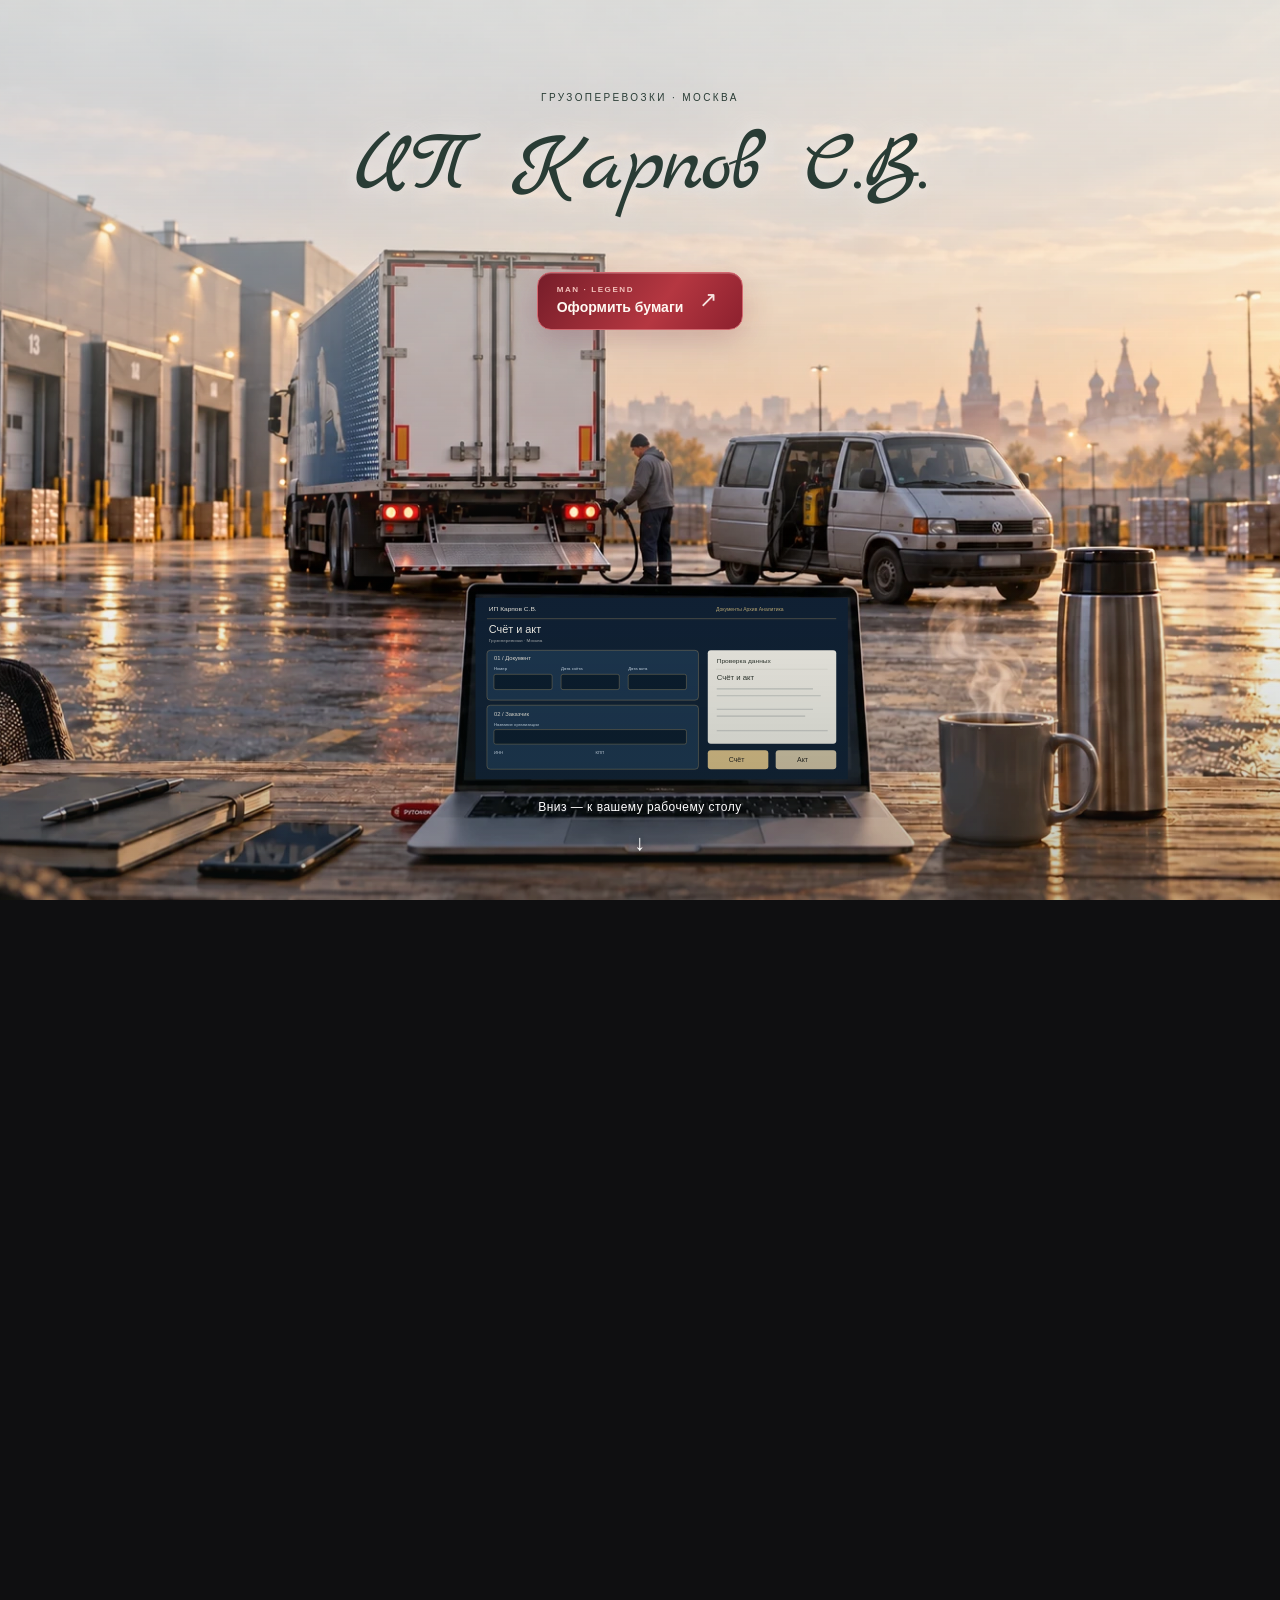
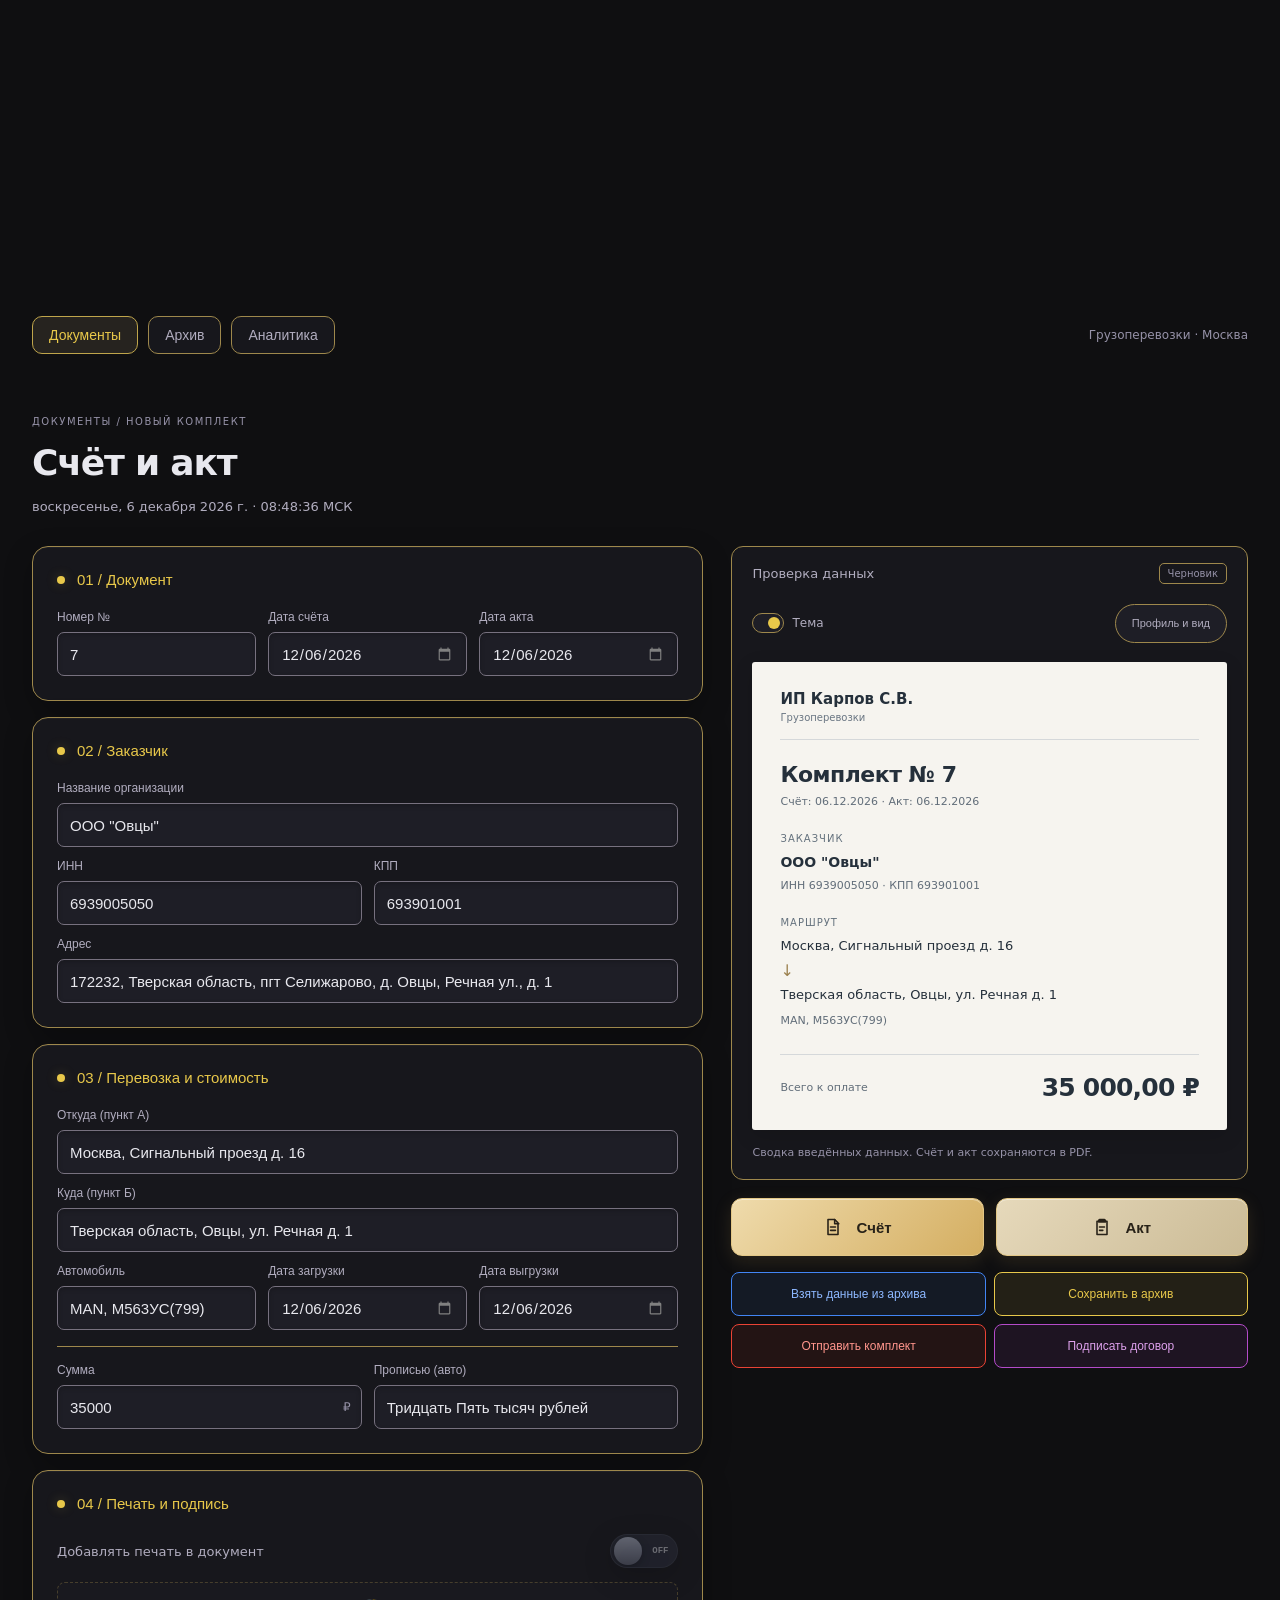
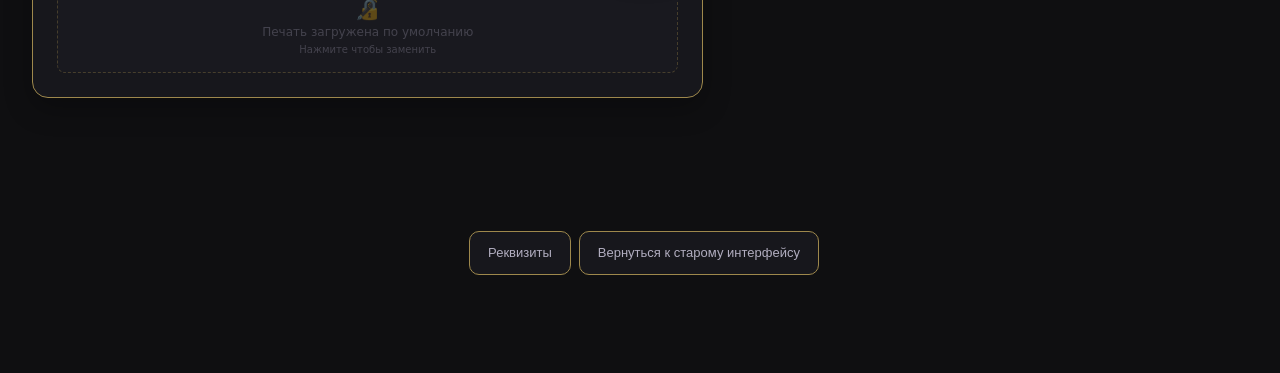
==== commit 8d855c0e: "Refresh colored action button stylesheet version" ====
--- a/index.html
+++ b/index.html
@@ -22,7 +22,7 @@
 <link rel="stylesheet" href="css/bb8.css?v=20261027-workspace">
 <link rel="stylesheet" href="css/style.css?v=20261027-workspace">
 <link rel="stylesheet" href="css/analytics.css?v=20261027-workspace">
-<link rel="stylesheet" href="css/workbench.css?v=20261027-classic-palette">
+<link rel="stylesheet" href="css/workbench.css?v=20261027-action-colors">
 <link rel="stylesheet" href="css/workspace-scene.css?v=20261027-entry2">
 </head>
 <body>
--- a/css/workbench.css
+++ b/css/workbench.css
@@ -152,3 +152,19 @@
  .workspace-scene-controls{gap:8px}
  .workspace-review-head{gap:8px}
 }
+/* Classic action colors, with the modern button geometry. */
+.workbench .workspace-tools .bh-drive {--tool-border:#4285f4;--tool-text:#8db8ff}
+.workbench .workspace-tools .bh-archive {--tool-border:#e8c84a;--tool-text:#e8c84a}
+.workbench .workspace-tools .bh-email {--tool-border:#ea4335;--tool-text:#ff958c}
+.workbench .workspace-tools .bh-sign {--tool-border:#b44bc9;--tool-text:#dda0ec}
+body.workbench .workspace-tools .bh {border-color:var(--tool-border)!important;color:var(--tool-text)!important;background:color-mix(in srgb,var(--tool-border) 9%,var(--bg))!important;font-weight:500;transition:background .2s,border-color .2s,box-shadow .2s,transform .2s}
+body.workbench .workspace-tools .bh:hover,body.workbench .workspace-tools .bh:focus-visible {background:color-mix(in srgb,var(--tool-border) 18%,var(--bg))!important;box-shadow:0 4px 18px color-mix(in srgb,var(--tool-border) 18%,transparent);transform:translateY(-1px)}
+body.workbench .workspace-tools .bh:focus-visible {outline:2px solid var(--tool-text);outline-offset:3px}
+body.workbench .workspace-tools .bh:active {transform:translateY(0)}
+body.workbench .workspace-tools .bh:disabled {transform:none;opacity:.5;cursor:not-allowed;box-shadow:none}
+body.workbench[data-theme="light"] .workspace-tools .bh-drive {--tool-border:#3268c7;--tool-text:#2457af}
+body.workbench[data-theme="light"] .workspace-tools .bh-archive {--tool-border:#a48217;--tool-text:#765900}
+body.workbench[data-theme="light"] .workspace-tools .bh-email {--tool-border:#c74135;--tool-text:#a52d24}
+body.workbench[data-theme="light"] .workspace-tools .bh-sign {--tool-border:#9943ad;--tool-text:#7e3290}
+body.workbench[data-theme="light"] .workspace-tools .bh {border-color:var(--tool-border)!important;color:var(--tool-text)!important;background:color-mix(in srgb,var(--tool-border) 7%,var(--surf))!important}
+body.workbench[data-theme="light"] .workspace-tools .bh:hover,body.workbench[data-theme="light"] .workspace-tools .bh:focus-visible {background:color-mix(in srgb,var(--tool-border) 14%,var(--surf))!important}
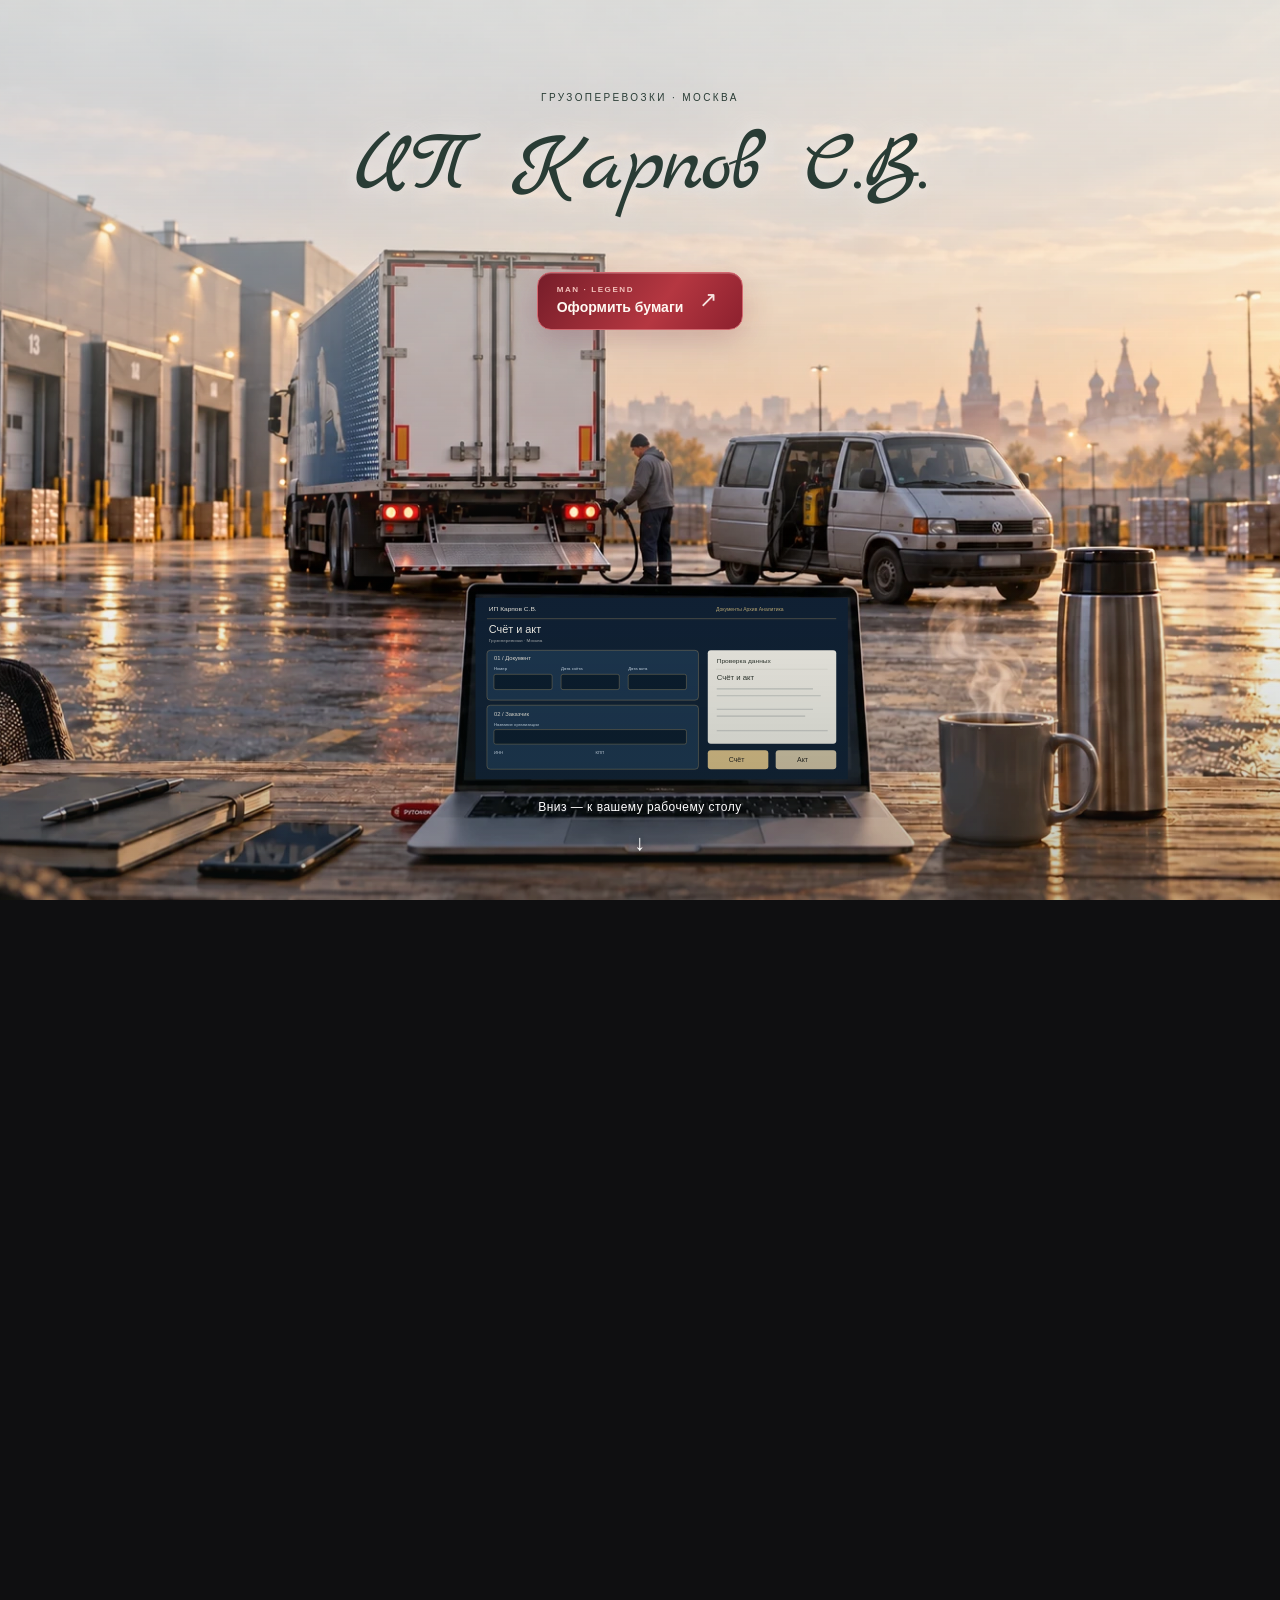
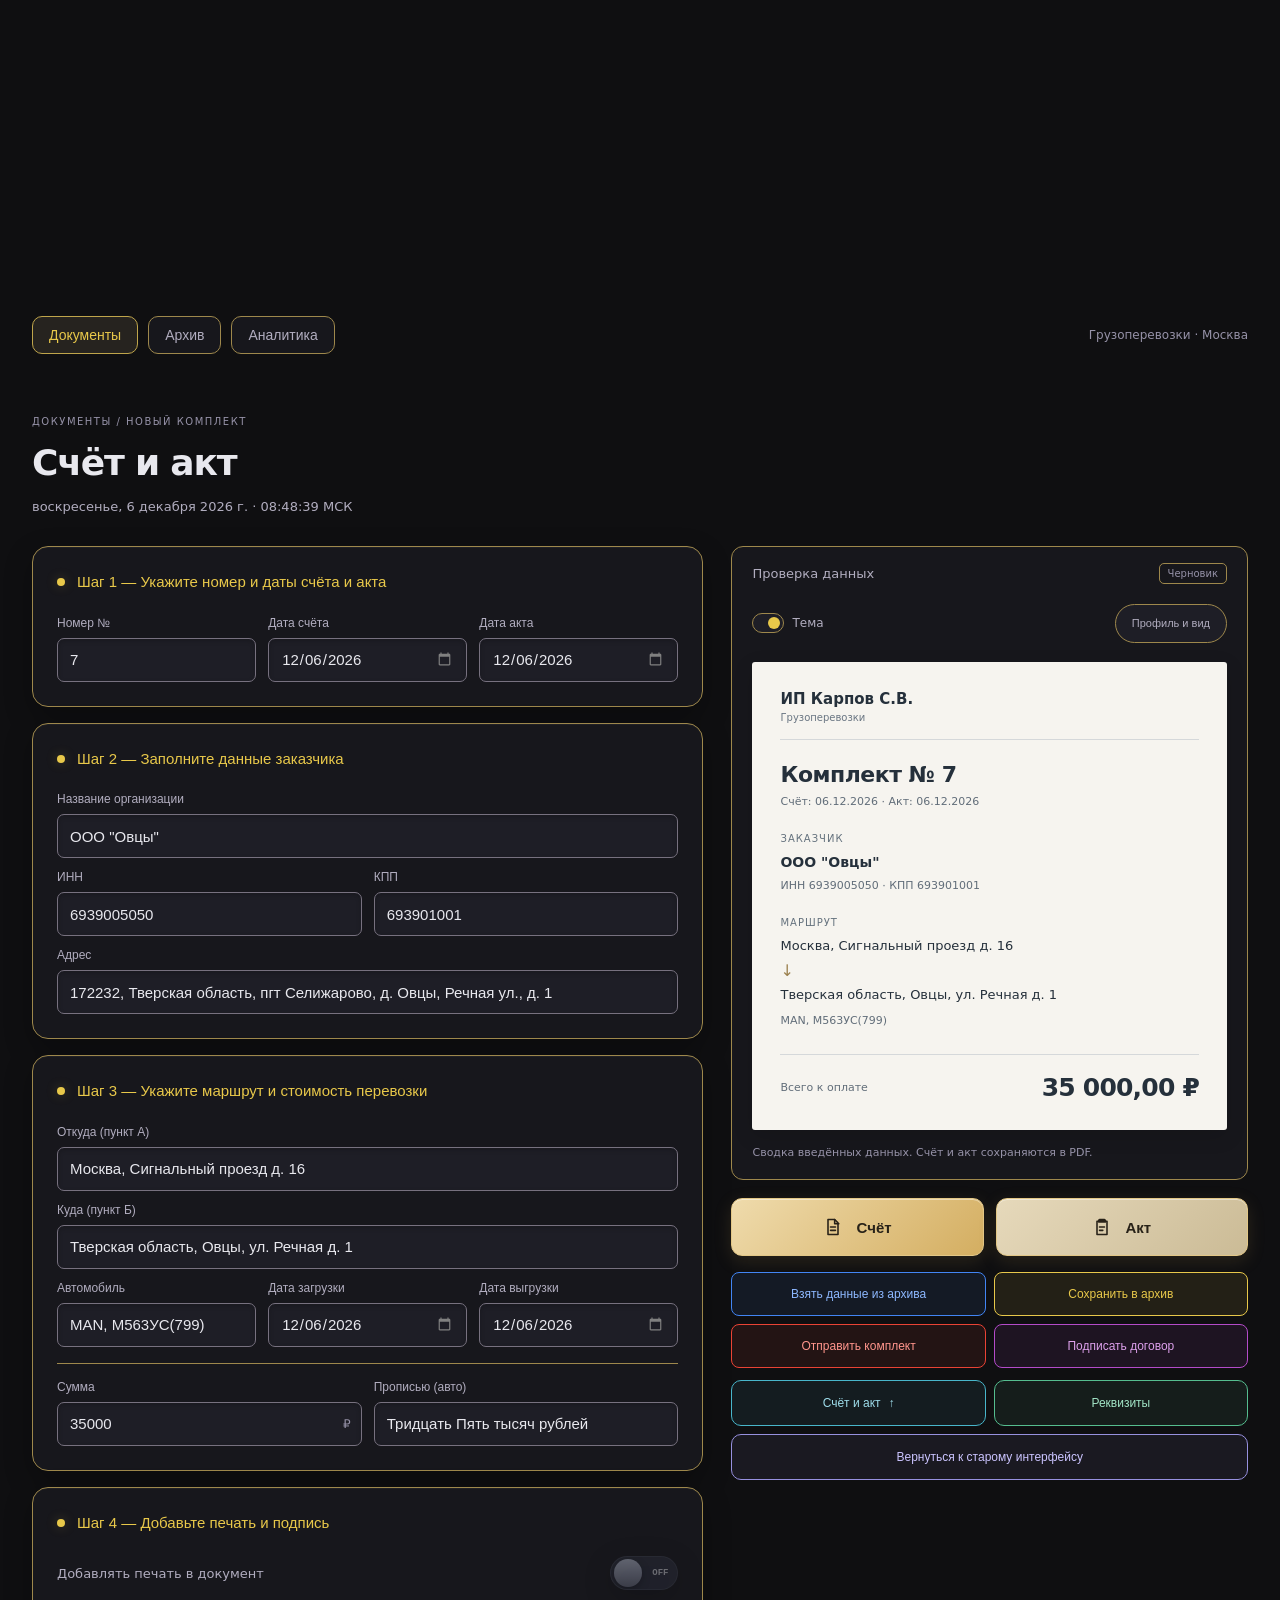
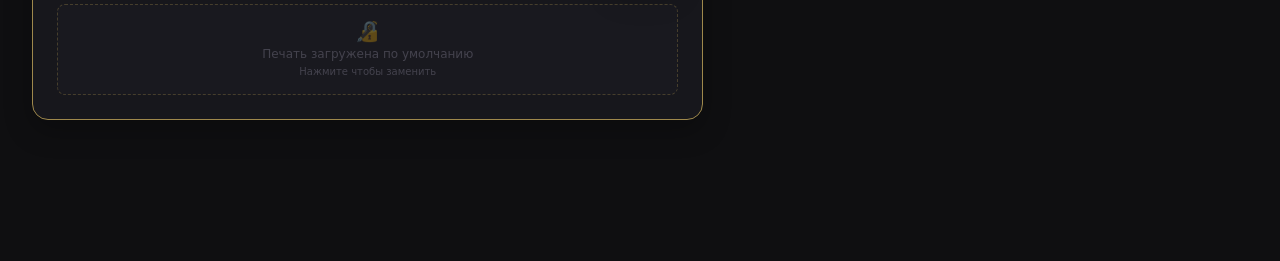
==== commit 0b036f15: "Refresh step guide and compact controls asset versions" ====
--- a/index.html
+++ b/index.html
@@ -22,7 +22,7 @@
 <link rel="stylesheet" href="css/bb8.css?v=20261027-workspace">
 <link rel="stylesheet" href="css/style.css?v=20261027-workspace">
 <link rel="stylesheet" href="css/analytics.css?v=20261027-workspace">
-<link rel="stylesheet" href="css/workbench.css?v=20261027-action-colors">
+<link rel="stylesheet" href="css/workbench.css?v=20261027-steps">
 <link rel="stylesheet" href="css/workspace-scene.css?v=20261027-entry2">
 </head>
 <body>
@@ -341,8 +341,8 @@
 <script defer src="js/analytics.js?v=20261027-workspace"></script>
 <script defer src="js/pwa_update.js?v=20261027-workspace"></script>
 <script defer src="js/interface-preferences.js?v=20261027-workspace"></script>
-<script defer src="js/workbench.js?v=20261027-workspace"></script>
-<script defer src="js/workspace-scene.js?v=20261027-blue-contrast"></script>
+<script defer src="js/workbench.js?v=20261027-steps"></script>
+<script defer src="js/workspace-scene.js?v=20261027-steps"></script>
 
 </body>
 </html>
--- a/css/workbench.css
+++ b/css/workbench.css
@@ -168,3 +168,19 @@
 body.workbench[data-theme="light"] .workspace-tools .bh-sign {--tool-border:#9943ad;--tool-text:#7e3290}
 body.workbench[data-theme="light"] .workspace-tools .bh {border-color:var(--tool-border)!important;color:var(--tool-text)!important;background:color-mix(in srgb,var(--tool-border) 7%,var(--surf))!important}
 body.workbench[data-theme="light"] .workspace-tools .bh:hover,body.workbench[data-theme="light"] .workspace-tools .bh:focus-visible {background:color-mix(in srgb,var(--tool-border) 14%,var(--surf))!important}
+/* Keep the three secondary controls directly beneath the document tools. */
+.workbench .workspace-editor .cl {line-height:1.5;align-items:flex-start}
+.workbench .workspace-editor .cl::before {flex:0 0 8px;margin-top:7px}
+body.workbench .main {padding-bottom:32px}
+body.workbench .workspace-secondary-actions {display:grid;grid-template-columns:1fr 1fr;gap:8px;margin:12px 0 0;padding:0;text-align:center}
+body.has-workspace-scene .workspace-secondary-actions .workspace-mobile-action {visibility:visible}
+.workspace-secondary-actions .workspace-mobile-action {--secondary-border:#48b6cb;--secondary-text:#9eddeb}
+.workspace-secondary-actions .scene-details-reopen {--secondary-border:#55bd8f;--secondary-text:#a2e4c6}
+.workspace-secondary-actions #switchInterfaceFooter {--secondary-border:#9790df;--secondary-text:#cbc4ff;grid-column:1 / -1}
+body.workbench .workspace-secondary-actions > :is(a,button) {position:static;display:flex;visibility:visible;align-items:center;justify-content:center;gap:8px;width:100%;min-width:0;min-height:46px;margin:0;padding:12px 14px;box-sizing:border-box;border:1px solid var(--secondary-border);border-radius:10px;background:color-mix(in srgb,var(--secondary-border) 8%,var(--bg));color:var(--secondary-text);font:500 12px/1.5 'Segoe UI',sans-serif;text-decoration:none;white-space:normal;cursor:pointer;box-shadow:none;transition:background .2s,box-shadow .2s}
+body.workbench .workspace-secondary-actions > :is(a,button):hover {background:color-mix(in srgb,var(--secondary-border) 17%,var(--bg));box-shadow:0 3px 14px color-mix(in srgb,var(--secondary-border) 14%,transparent)}
+body.workbench .workspace-secondary-actions > :is(a,button):focus-visible {outline:2px solid var(--secondary-text);outline-offset:3px}
+body.workbench .workspace-secondary-actions p {grid-column:1 / -1;margin:0;font-size:12px}
+body.workbench[data-theme="light"] .workspace-secondary-actions .workspace-mobile-action {--secondary-border:#32879a;--secondary-text:#1d6575}
+body.workbench[data-theme="light"] .workspace-secondary-actions .scene-details-reopen {--secondary-border:#45956d;--secondary-text:#276345}
+body.workbench[data-theme="light"] .workspace-secondary-actions #switchInterfaceFooter {--secondary-border:#8b77bd;--secondary-text:#5e438c}
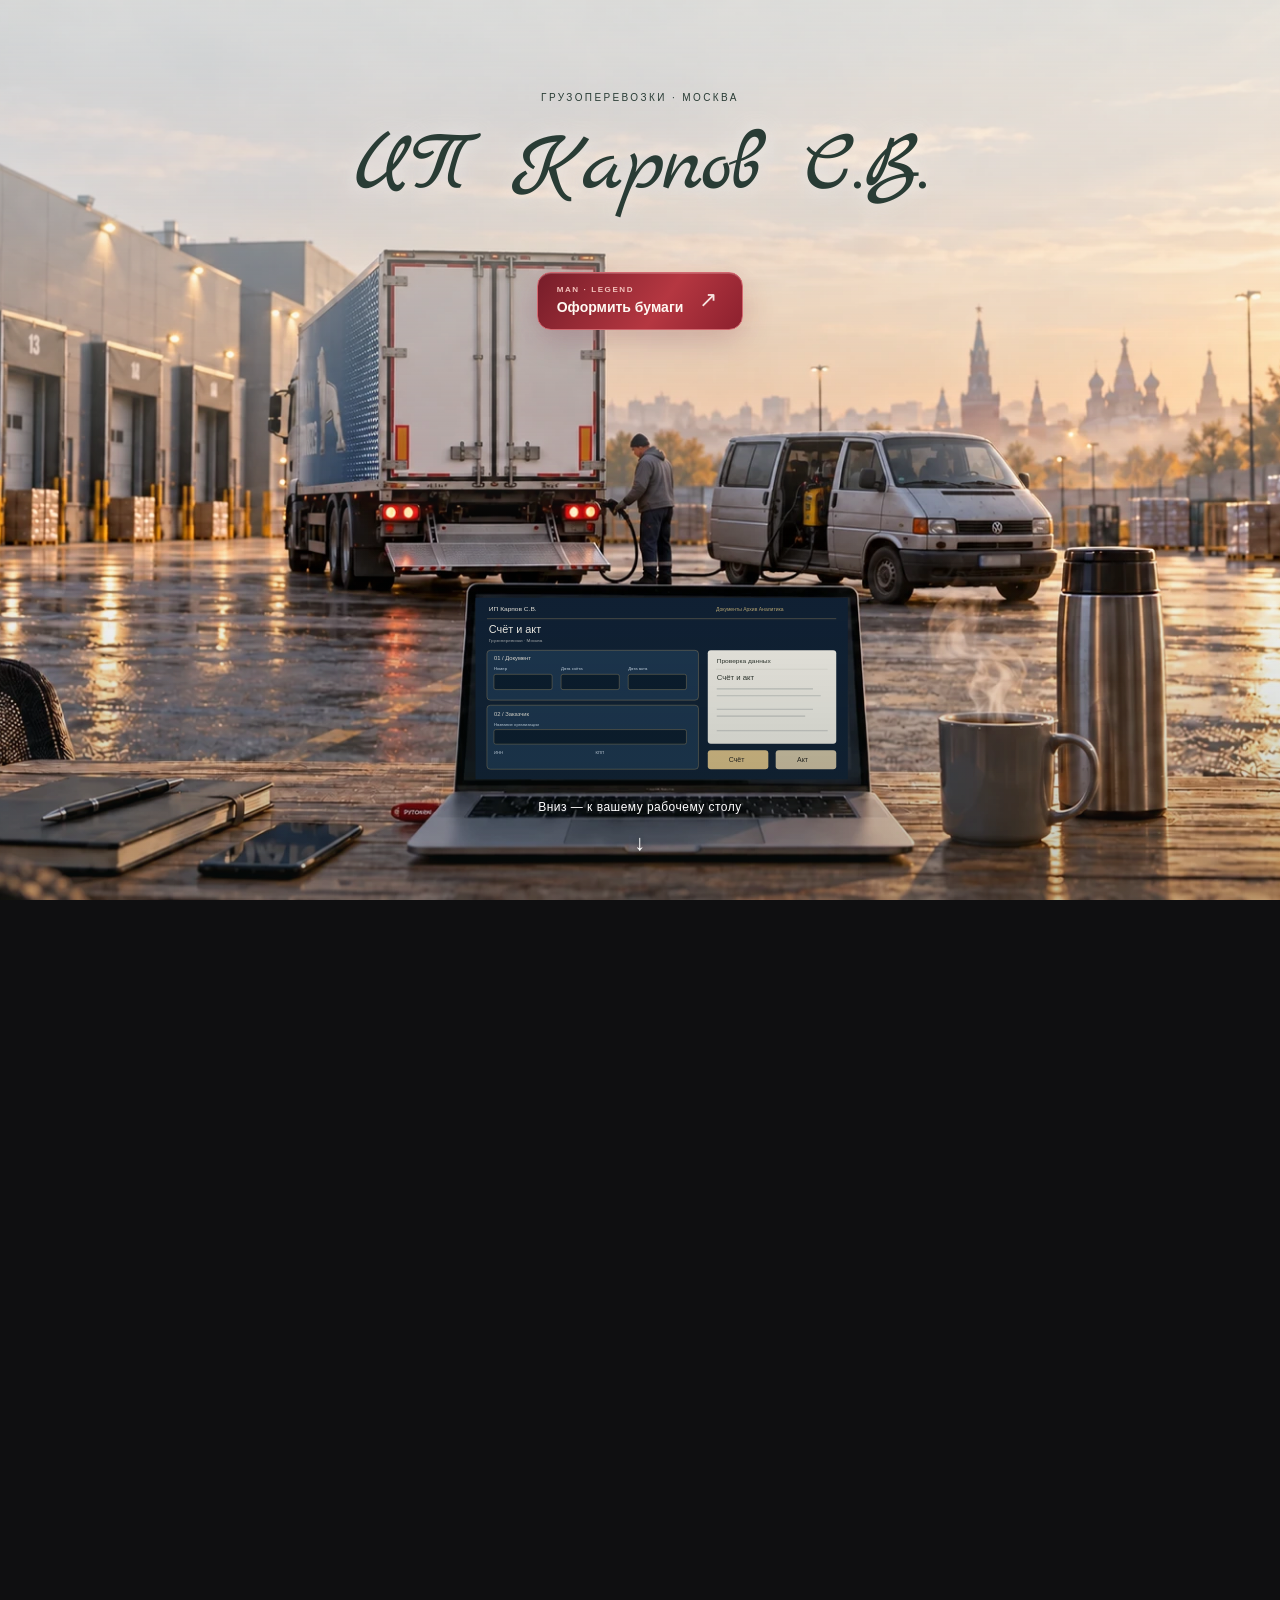
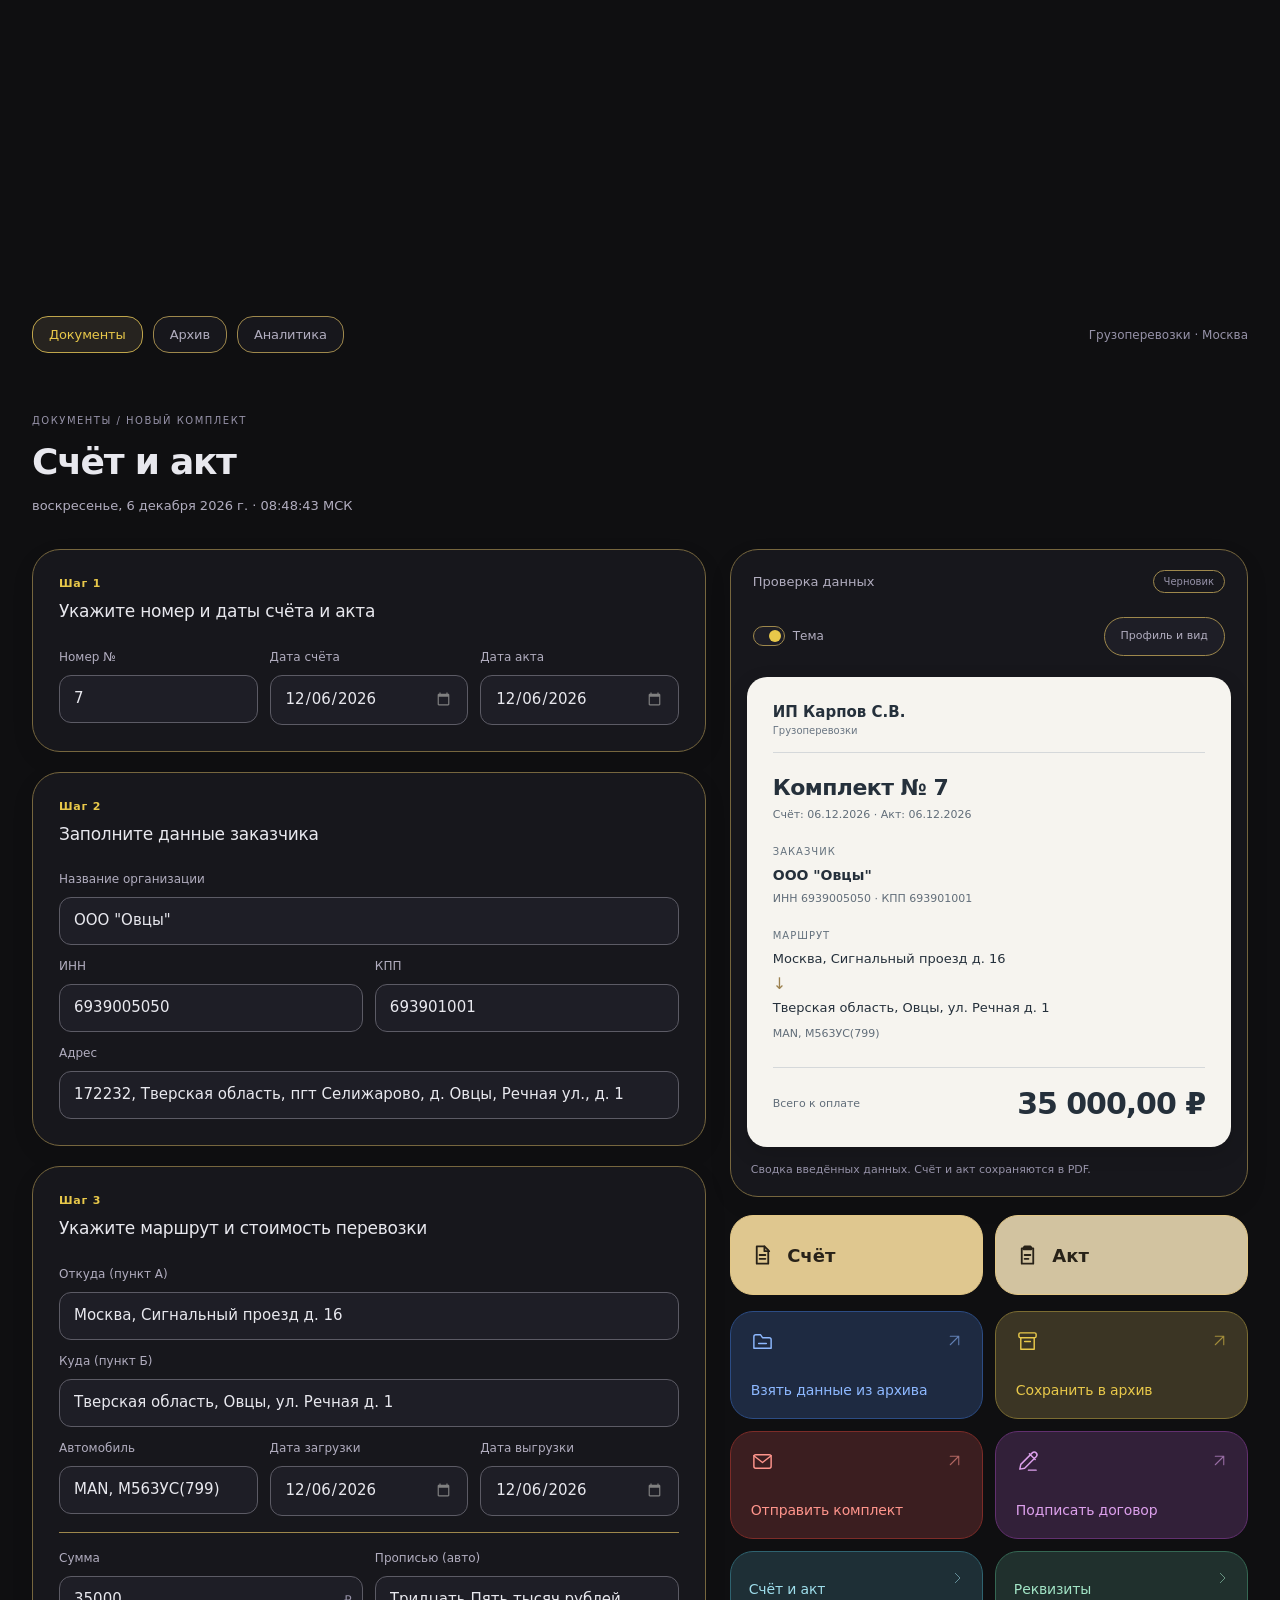
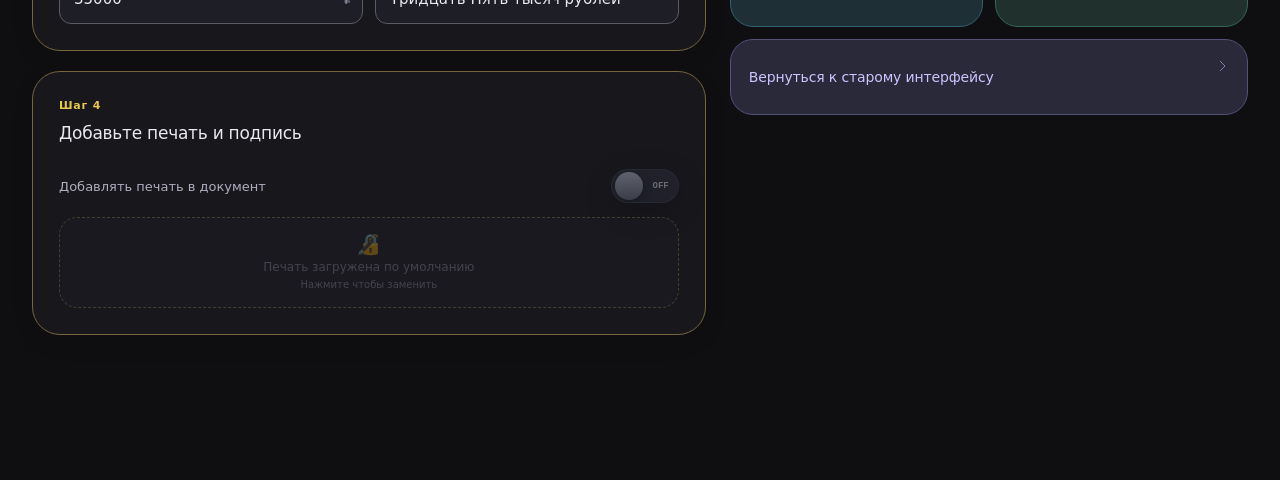
==== commit 57c6255a: "Enable reference-inspired soft card document workspace" ====
--- a/index.html
+++ b/index.html
@@ -24,6 +24,7 @@
 <link rel="stylesheet" href="css/analytics.css?v=20261027-workspace">
 <link rel="stylesheet" href="css/workbench.css?v=20261027-steps">
 <link rel="stylesheet" href="css/workspace-scene.css?v=20261027-entry2">
+<link rel="stylesheet" href="css/workspace-cards.css?v=20261027-soft-cards">
 </head>
 <body>
 
@@ -341,7 +342,7 @@
 <script defer src="js/analytics.js?v=20261027-workspace"></script>
 <script defer src="js/pwa_update.js?v=20261027-workspace"></script>
 <script defer src="js/interface-preferences.js?v=20261027-workspace"></script>
-<script defer src="js/workbench.js?v=20261027-steps"></script>
+<script defer src="js/workbench.js?v=20261027-soft-cards"></script>
 <script defer src="js/workspace-scene.js?v=20261027-steps"></script>
 
 </body>
--- a/css/workspace-cards.css
+++ b/css/workspace-cards.css
@@ -0,0 +1,69 @@
+/* Soft, flat card composition inspired by the supplied dashboard reference. */
+body.workbench {--ui-font:'Segoe UI Variable Text','Segoe UI',system-ui,sans-serif;font-family:var(--ui-font)}
+body.workbench :is(.fi,.fl,.cl,.workspace-clock,.workspace-nav a,.workspace-nav button,.workspace-tools .bh,.workspace-secondary-actions,.workspace-secondary-actions button,.workspace-secondary-actions a,.workspace-create .bd,.interface-preferences,.interface-preferences button) {font-family:var(--ui-font)}
+body.workbench[data-theme="light"] {--bg:#dbe5e2;--surf:#fff;--surf2:#eef3f0;--brd:#b8c8c1;--txt:#1e302c;--txt2:#526c63;--mut:#667d74;--acc:#206956;--acc2:#164d40}
+body.workbench .workspace-grid {gap:24px}
+body.workbench .workspace-heading {margin-bottom:32px}
+body.workbench .workspace-heading h2 {font-weight:550;letter-spacing:-.035em}
+body.workbench .workspace-editor>.dc {padding:26px;border-radius:28px;margin-bottom:20px;border-color:color-mix(in srgb,var(--brd) 70%,var(--surf));box-shadow:0 8px 24px #00000012}
+body.workbench[data-theme="light"] .workspace-editor>.dc {background:var(--surf);box-shadow:none;border-color:#ffffffb3}
+body.workbench .workspace-editor>.dc:hover {border-color:var(--brd)}
+body.workbench .workspace-editor>.dc:focus-within {border-color:var(--acc);box-shadow:0 0 0 3px color-mix(in srgb,var(--acc) 9%,transparent)}
+body.workbench .workspace-editor .cl {display:flex;flex-direction:column;align-items:flex-start;gap:7px;margin-bottom:24px;line-height:1.45}
+body.workbench .workspace-editor .cl::before {display:none}
+.workspace-step-index {display:block;font-size:11px;font-weight:600;letter-spacing:.07em;color:var(--acc)}
+.workspace-step-title {display:block;font-size:17px;font-weight:500;letter-spacing:-.015em;color:var(--txt)}
+body.workbench .workspace-editor .fl {font-size:12px;font-weight:450;line-height:1.5;margin-bottom:9px}
+body.workbench .workspace-editor .fi {min-height:48px;padding:12px 14px;border-radius:12px;line-height:1.45;font-weight:400;border-color:color-mix(in srgb,var(--txt2) 45%,var(--surf));box-shadow:none}
+body.workbench[data-theme="light"] .workspace-editor .fi {background:var(--surf2);border-color:#dce5df;box-shadow:none}
+body.workbench .workspace-editor .fi:focus {border-color:var(--acc);box-shadow:0 0 0 3px color-mix(in srgb,var(--acc) 10%,transparent)}
+body.workbench .workspace-editor .uz {border-radius:18px}
+body.workbench .workspace-review {border-radius:28px;border-color:color-mix(in srgb,var(--brd) 70%,var(--surf));box-shadow:0 8px 24px #00000012}
+body.workbench[data-theme="light"] .workspace-review {border-color:#ffffffb3;box-shadow:none}
+body.workbench .workspace-review-head {padding:20px 22px;font-size:13px}
+body.workbench .workspace-badge {border-radius:20px;padding:5px 10px;font-weight:450}
+body.workbench .workspace-scene-controls {padding:0 22px 18px}
+body.workbench .workspace-paper {border-radius:20px;padding:26px;margin:0 16px;background:#f6f4ef}
+body.workbench[data-theme="light"] .workspace-paper {background:#edf4ed;color:#183d34;box-shadow:none}
+body.workbench .workspace-paper-brand {font-weight:550}
+body.workbench .workspace-paper h3 {font-weight:550;letter-spacing:-.025em}
+body.workbench .workspace-total strong {font-size:30px;font-weight:550;letter-spacing:-.035em}
+body.workbench .workspace-create .bd,body.workbench[data-theme="light"] .workspace-create .bd {min-height:80px;height:auto;border-radius:23px;padding:20px;justify-content:flex-start;font-size:18px;font-weight:550;letter-spacing:-.02em;box-shadow:none;background:#dfc78f!important;border-color:#e3c786!important}
+body.workbench .workspace-create .doc-flight-act,body.workbench[data-theme="light"] .workspace-create .doc-flight-act {background:#d2c3a0!important}
+body.workbench .workspace-create .bd:hover {box-shadow:0 5px 18px #b9954920}
+body.workbench .workspace-create .doc-flight-icon-wrap {width:23px;height:23px}
+body.workbench .workspace-create .doc-flight-icon {width:23px;height:23px}
+body.workbench .workspace-tools {gap:12px}
+body.workbench .workspace-tools .bh,body.workbench[data-theme="light"] .workspace-tools .bh {position:relative;display:flex;align-items:flex-end;justify-content:flex-start;min-height:108px!important;height:100%;border-radius:23px;padding:54px 20px 18px;text-align:left;font-size:14px;line-height:1.4;font-weight:450;letter-spacing:-.01em;border-color:color-mix(in srgb,var(--tool-border) 48%,var(--surf))!important;background:color-mix(in srgb,var(--tool-border) 17%,var(--surf))!important;box-shadow:none}
+body.workbench .workspace-tools .bh:hover,body.workbench .workspace-tools .bh:focus-visible,body.workbench[data-theme="light"] .workspace-tools .bh:hover,body.workbench[data-theme="light"] .workspace-tools .bh:focus-visible {background:color-mix(in srgb,var(--tool-border) 25%,var(--surf))!important;border-color:var(--tool-border)!important;box-shadow:none;transform:translateY(-2px)}
+body.workbench .workspace-tools .bh::before {content:'';display:block;position:absolute;inset:auto;left:20px;top:18px;width:23px;height:23px;background:currentColor;opacity:1;mask:var(--action-icon) center/contain no-repeat;pointer-events:none}
+body.workbench .workspace-tools .bh:hover::before,body.workbench .workspace-tools .bh:focus-visible::before {opacity:1}
+body.workbench .workspace-tools .bh::after {content:'';position:absolute;right:19px;top:20px;width:17px;height:17px;background:currentColor;opacity:.6;mask:url("data:image/svg+xml,%3Csvg xmlns='http://www.w3.org/2000/svg' viewBox='0 0 24 24' fill='none' stroke='black' stroke-width='1.5' stroke-linecap='round' stroke-linejoin='round'%3E%3Cpath d='M6 18 18 6M6 6h12v12'/%3E%3C/svg%3E") center/contain no-repeat;pointer-events:none}
+.workbench .bh-drive {--action-icon:url("data:image/svg+xml,%3Csvg xmlns='http://www.w3.org/2000/svg' viewBox='0 0 24 24' fill='none' stroke='black' stroke-width='1.5' stroke-linecap='round' stroke-linejoin='round'%3E%3Cpath d='M3 7a2 2 0 0 1 2-2h5l2 3h7a2 2 0 0 1 2 2v9H3zM8 14h8'/%3E%3C/svg%3E")}
+.workbench .bh-archive {--action-icon:url("data:image/svg+xml,%3Csvg xmlns='http://www.w3.org/2000/svg' viewBox='0 0 24 24' fill='none' stroke='black' stroke-width='1.5' stroke-linecap='round' stroke-linejoin='round'%3E%3Crect x='3' y='3' width='18' height='5' rx='1.5'/%3E%3Cpath d='M5 8v12h14V8M9 12h6'/%3E%3C/svg%3E")}
+.workbench .bh-email {--action-icon:url("data:image/svg+xml,%3Csvg xmlns='http://www.w3.org/2000/svg' viewBox='0 0 24 24' fill='none' stroke='black' stroke-width='1.5' stroke-linecap='round' stroke-linejoin='round'%3E%3Crect x='3' y='5' width='18' height='14' rx='2'/%3E%3Cpath d='m3 6 9 7 9-7'/%3E%3C/svg%3E")}
+.workbench .bh-sign {--action-icon:url("data:image/svg+xml,%3Csvg xmlns='http://www.w3.org/2000/svg' viewBox='0 0 24 24' fill='none' stroke='black' stroke-width='1.5' stroke-linecap='round' stroke-linejoin='round'%3E%3Cpath d='m14 4 6 6M4 20l5-1L21 7a2 2 0 0 0-4-4L5 15zM13 21h8'/%3E%3C/svg%3E")}
+body.workbench .workspace-tools .bh:disabled {transform:none;box-shadow:none;cursor:wait;opacity:.55}
+body.workbench .workspace-secondary-actions {gap:12px;margin-top:12px}
+body.workbench .workspace-secondary-actions > :is(a,button) {position:relative;min-height:76px;border-radius:23px;padding:16px 38px 16px 18px;justify-content:flex-start;text-align:left;font-size:14px;line-height:1.4;font-weight:450;letter-spacing:-.01em;border-color:color-mix(in srgb,var(--secondary-border) 48%,var(--surf));background:color-mix(in srgb,var(--secondary-border) 15%,var(--surf));box-shadow:none}
+body.workbench .workspace-secondary-actions > :is(a,button)::after {content:'';position:absolute;right:16px;top:18px;width:16px;height:16px;background:currentColor;opacity:.55;mask:url("data:image/svg+xml,%3Csvg xmlns='http://www.w3.org/2000/svg' viewBox='0 0 24 24' fill='none' stroke='black' stroke-width='1.5' stroke-linecap='round' stroke-linejoin='round'%3E%3Cpath d='M8 5l7 7-7 7'/%3E%3C/svg%3E") center/contain no-repeat;pointer-events:none}
+body.workbench .workspace-secondary-actions > :is(a,button):hover {background:color-mix(in srgb,var(--secondary-border) 23%,var(--surf));box-shadow:none}
+body.workbench .workspace-secondary-actions .workspace-mobile-action>span {display:none}
+body.workbench .workspace-nav a,body.workbench .workspace-nav button {border-radius:16px;font-size:13px;font-weight:500;letter-spacing:-.01em}
+@media(max-width:575px){
+ body.workbench .workspace-grid{gap:16px}
+ body.workbench .workspace-editor>.dc{padding:22px 18px;border-radius:24px;margin-bottom:16px}
+ body.workbench .workspace-step-title{font-size:16px}
+ body.workbench .workspace-editor .fi{font-size:16px}
+ body.workbench .workspace-review{border-radius:24px}
+ body.workbench .workspace-paper{padding:22px 18px;margin:0 12px;border-radius:18px}
+ body.workbench .workspace-review-head{padding:18px}
+ body.workbench .workspace-scene-controls{padding:0 18px 16px}
+ body.workbench .workspace-total strong{font-size:28px}
+ body.workbench .workspace-create .bd,body.workbench[data-theme="light"] .workspace-create .bd{padding:18px 15px;min-height:72px;border-radius:20px;font-size:17px}
+ body.workbench .workspace-tools .bh,body.workbench[data-theme="light"] .workspace-tools .bh{padding:50px 16px 16px;min-height:106px!important;border-radius:20px;font-size:14px}
+ body.workbench .workspace-tools .bh::before{left:16px;top:16px;width:22px;height:22px}
+ body.workbench .workspace-tools .bh::after{right:16px;top:18px;width:15px;height:15px}
+ body.workbench .workspace-secondary-actions > :is(a,button){min-height:72px;padding:16px 31px 16px 16px;border-radius:20px;font-size:13px}
+}
+@media(prefers-reduced-motion:reduce){body.workbench .workspace-tools .bh:hover,body.workbench .workspace-tools .bh:focus-visible{transform:none}}
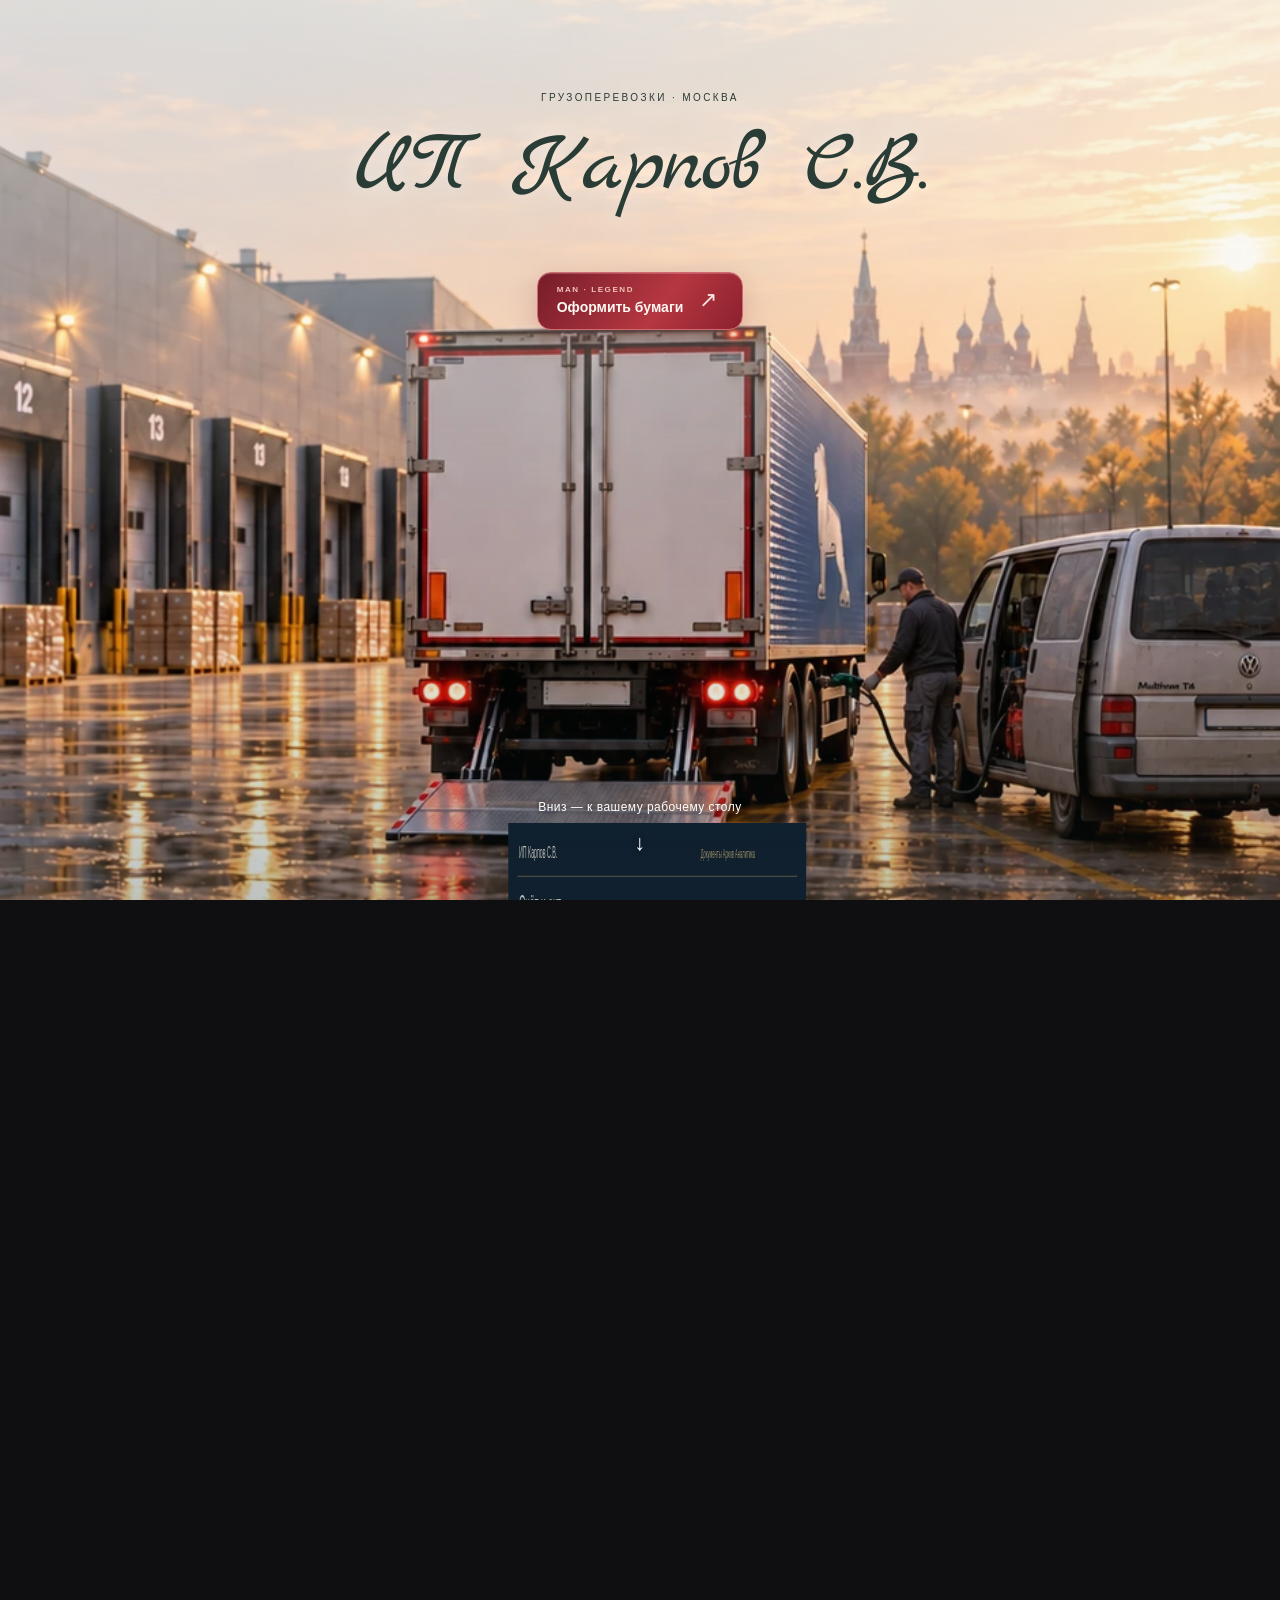
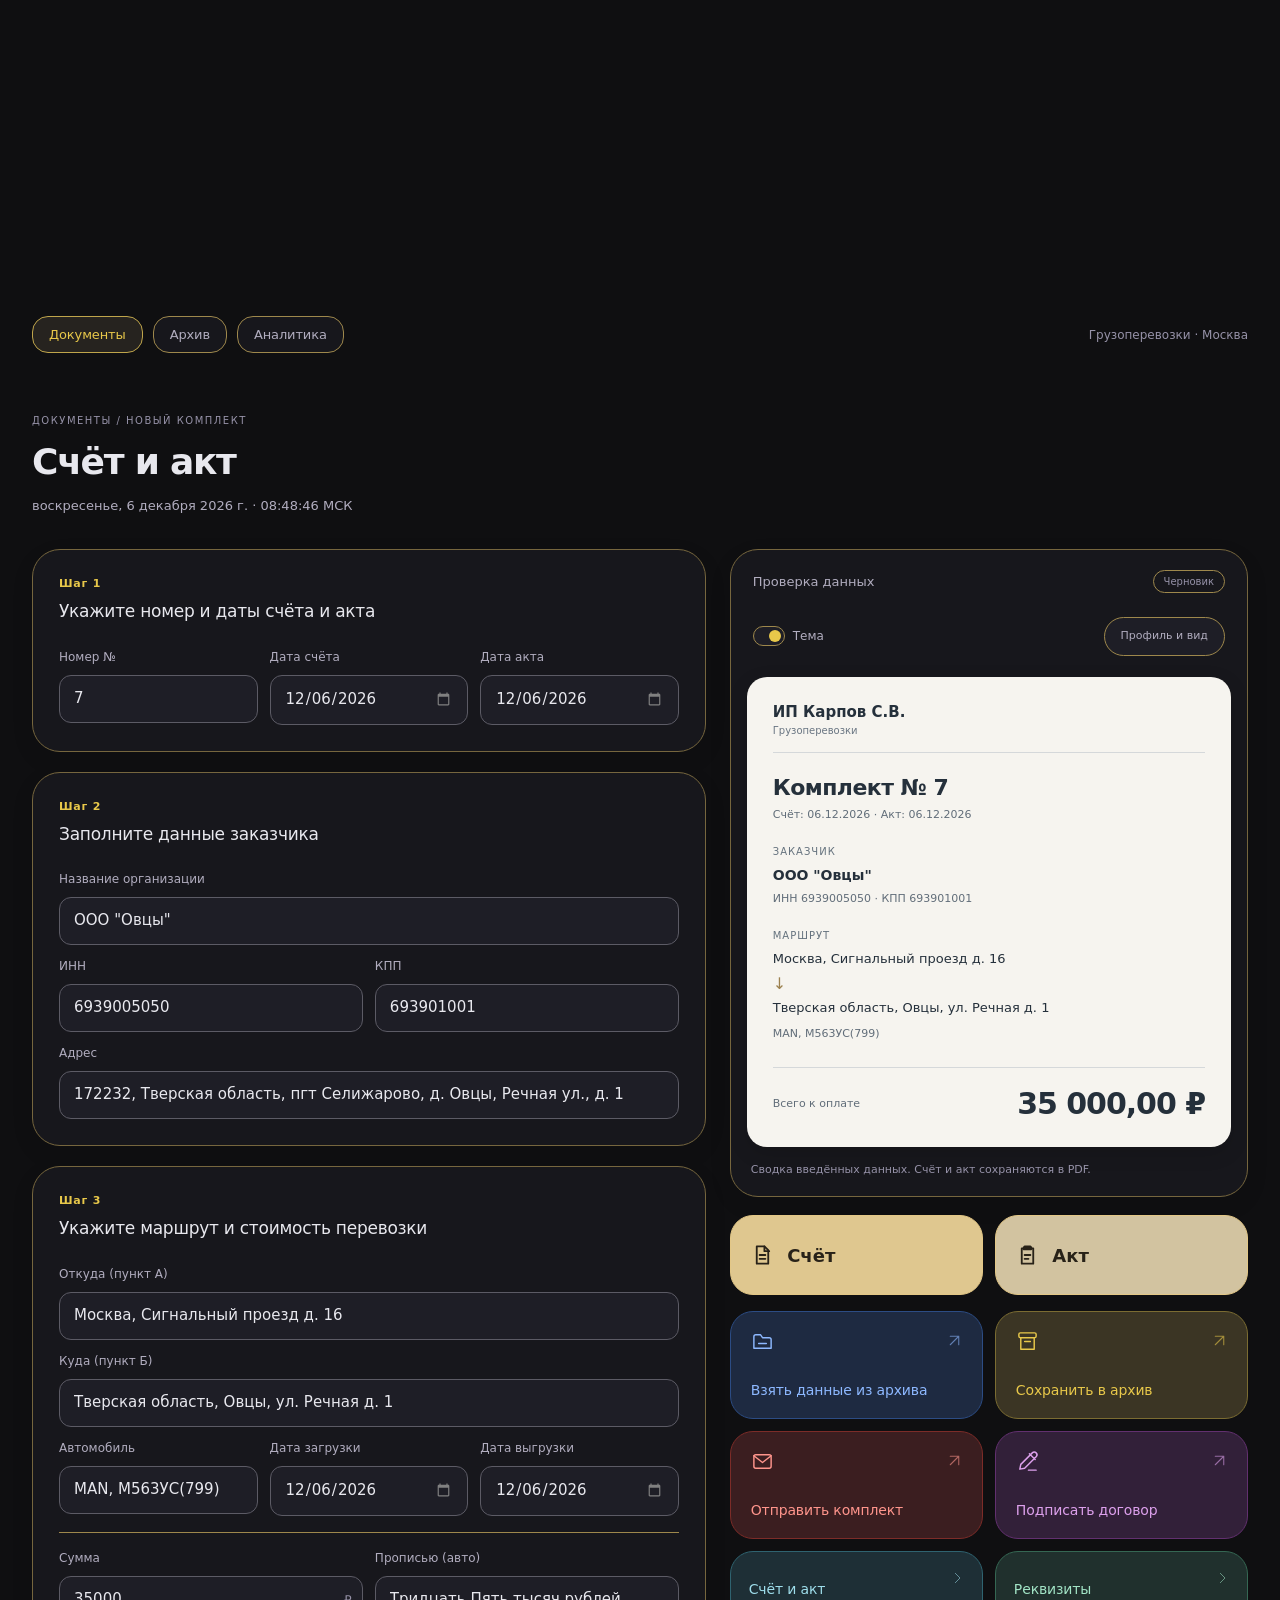
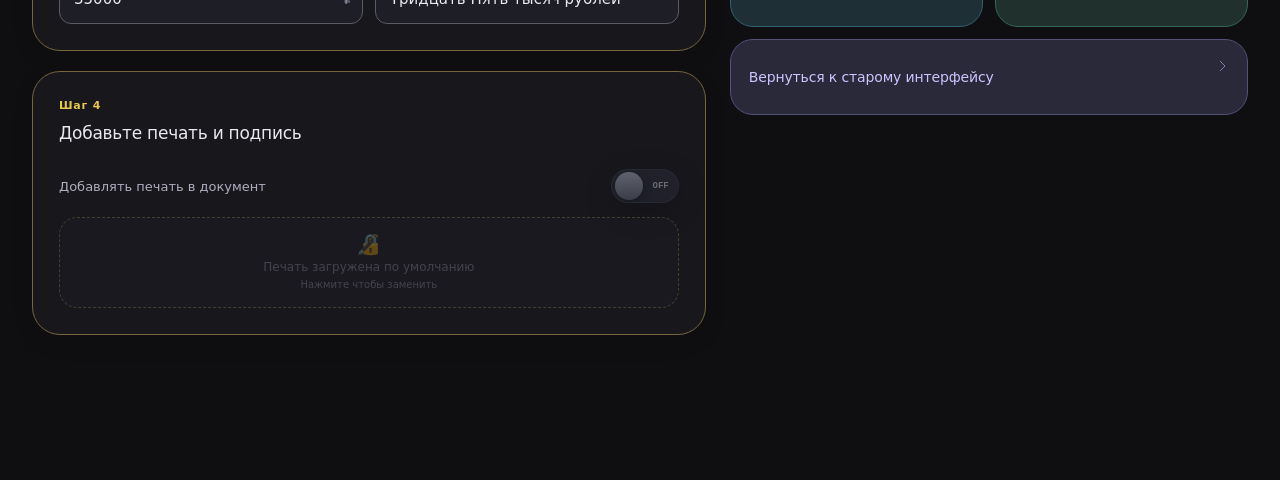
==== commit f6990305: "Refresh corrected soft tile layout version" ====
--- a/index.html
+++ b/index.html
@@ -24,7 +24,7 @@
 <link rel="stylesheet" href="css/analytics.css?v=20261027-workspace">
 <link rel="stylesheet" href="css/workbench.css?v=20261027-steps">
 <link rel="stylesheet" href="css/workspace-scene.css?v=20261027-entry2">
-<link rel="stylesheet" href="css/workspace-cards.css?v=20261027-soft-cards">
+<link rel="stylesheet" href="css/workspace-cards.css?v=20261027-soft-cards2">
 </head>
 <body>
 
--- a/css/workspace-cards.css
+++ b/css/workspace-cards.css
@@ -45,7 +45,7 @@
 .workbench .bh-sign {--action-icon:url("data:image/svg+xml,%3Csvg xmlns='http://www.w3.org/2000/svg' viewBox='0 0 24 24' fill='none' stroke='black' stroke-width='1.5' stroke-linecap='round' stroke-linejoin='round'%3E%3Cpath d='m14 4 6 6M4 20l5-1L21 7a2 2 0 0 0-4-4L5 15zM13 21h8'/%3E%3C/svg%3E")}
 body.workbench .workspace-tools .bh:disabled {transform:none;box-shadow:none;cursor:wait;opacity:.55}
 body.workbench .workspace-secondary-actions {gap:12px;margin-top:12px}
-body.workbench .workspace-secondary-actions > :is(a,button) {position:relative;min-height:76px;border-radius:23px;padding:16px 38px 16px 18px;justify-content:flex-start;text-align:left;font-size:14px;line-height:1.4;font-weight:450;letter-spacing:-.01em;border-color:color-mix(in srgb,var(--secondary-border) 48%,var(--surf));background:color-mix(in srgb,var(--secondary-border) 15%,var(--surf));box-shadow:none}
+body.workbench .workspace-secondary-actions > :is(a,button) {position:relative;inset:auto;z-index:auto;min-height:76px;border-radius:23px;padding:16px 38px 16px 18px;justify-content:flex-start;text-align:left;font-size:14px;line-height:1.4;font-weight:450;letter-spacing:-.01em;border-color:color-mix(in srgb,var(--secondary-border) 48%,var(--surf));background:color-mix(in srgb,var(--secondary-border) 15%,var(--surf));box-shadow:none}
 body.workbench .workspace-secondary-actions > :is(a,button)::after {content:'';position:absolute;right:16px;top:18px;width:16px;height:16px;background:currentColor;opacity:.55;mask:url("data:image/svg+xml,%3Csvg xmlns='http://www.w3.org/2000/svg' viewBox='0 0 24 24' fill='none' stroke='black' stroke-width='1.5' stroke-linecap='round' stroke-linejoin='round'%3E%3Cpath d='M8 5l7 7-7 7'/%3E%3C/svg%3E") center/contain no-repeat;pointer-events:none}
 body.workbench .workspace-secondary-actions > :is(a,button):hover {background:color-mix(in srgb,var(--secondary-border) 23%,var(--surf));box-shadow:none}
 body.workbench .workspace-secondary-actions .workspace-mobile-action>span {display:none}
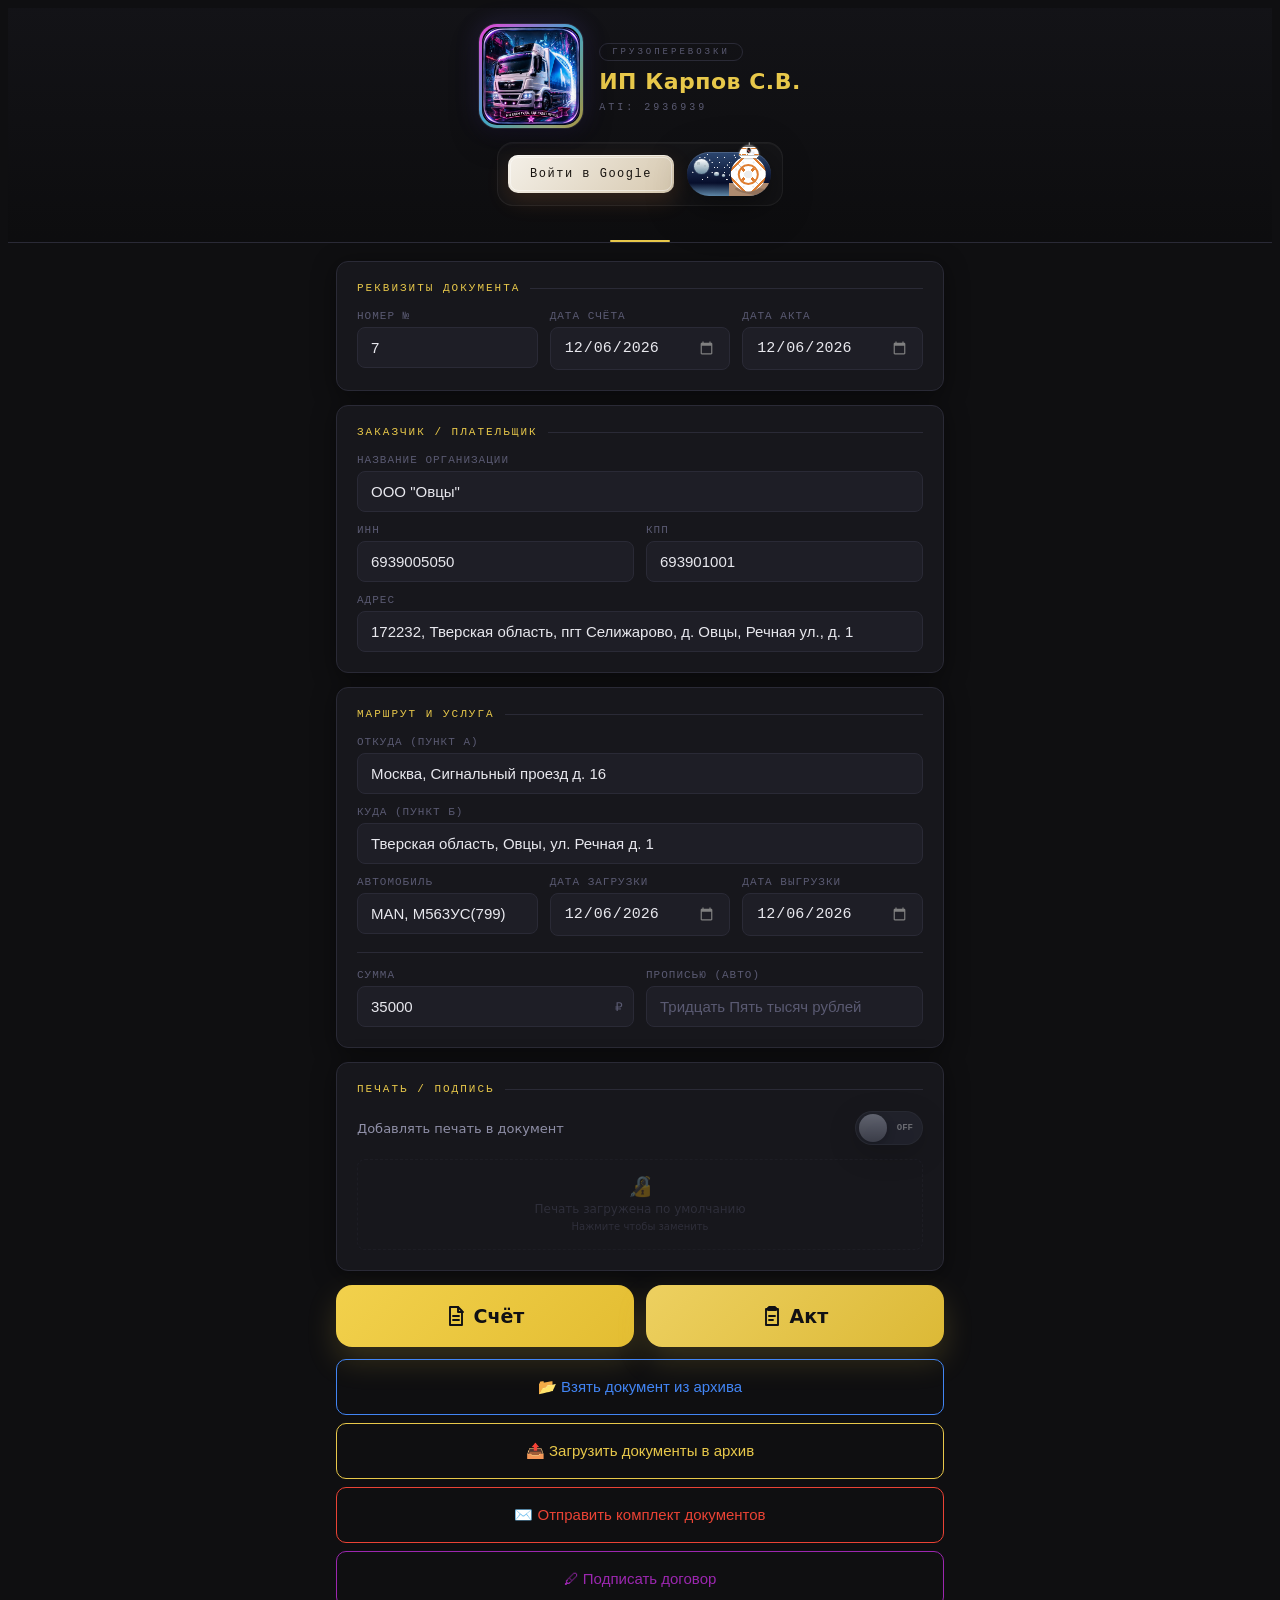
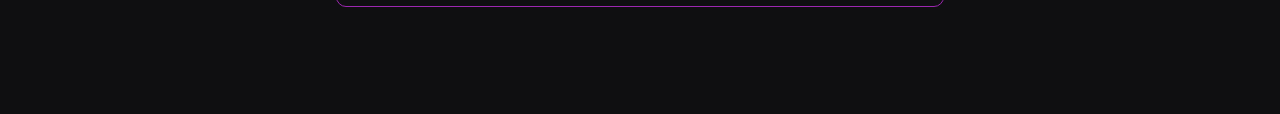
==== commit d0e94783: "Restore classic document workspace" ====
--- a/index.html
+++ b/index.html
@@ -19,20 +19,18 @@
 <title>ИП Карпов</title>
 <link rel="manifest" href="manifest.json">
 <link rel="apple-touch-icon" href="img/icon-192.png">
-<link rel="stylesheet" href="css/bb8.css?v=20261027-workspace">
-<link rel="stylesheet" href="css/style.css?v=20261027-workspace">
-<link rel="stylesheet" href="css/analytics.css?v=20261027-workspace">
-<link rel="stylesheet" href="css/workbench.css?v=20261027-steps">
-<link rel="stylesheet" href="css/workspace-scene.css?v=20261027-entry2">
-<link rel="stylesheet" href="css/workspace-cards.css?v=20261027-soft-cards2">
+<link rel="stylesheet" href="css/bb8.css?v=20261123-classic">
+<link rel="stylesheet" href="css/style.css?v=20261123-classic">
+<link rel="stylesheet" href="css/analytics.css?v=20261123-classic">
+<link rel="stylesheet" href="css/workspace-scene.css?v=20261123-classic">
 </head>
 <body>
 
-<header class="app-hdr">
+<header class="app-hdr" tabindex="-1">
 <div class="hdr-in">
   <div class="brand-row">
     <div class="hero-art-frame">
-      <img src="img/truck-neon-hero.jpg?v=1" width="760" height="760" decoding="async" fetchpriority="high" alt="Грузовик MAN в неоновом городе">
+      <img src="img/truck-neon-hero.jpg?v=1" width="760" height="760" decoding="async" alt="Грузовик MAN в неоновом городе">
     </div>
     <div class="brand-copy">
       <div class="hdr-badge">грузоперевозки</div>
@@ -326,24 +324,22 @@
 
 <!-- External libraries -->
 <!-- App modules (порядок важен!) -->
-<script defer src="js/stamp_secure.js?v=20261027-workspace"></script>
-<script defer src="js/config.js?v=20261027-workspace"></script>
-<script defer src="js/lazy_libs.js?v=20261027-workspace"></script>
-<script defer src="js/utils.js?v=20261027-workspace"></script>
-<script defer src="js/auth.js?v=20261027-workspace"></script>
-<script defer src="js/pdf.js?v=20261027-workspace"></script>
-<script defer src="js/drive.js?v=20261027-workspace"></script>
-<script defer src="js/email.js?v=20261027-workspace"></script>
-<script defer src="js/sign.js?v=20261027-workspace"></script>
-<script defer src="js/analytics_calc.js?v=20261027-workspace"></script>
-<script defer src="js/analytics_trips.js?v=20261027-workspace"></script>
-<script defer src="js/analytics_registry.js?v=20261027-workspace"></script>
-<script defer src="js/analytics_routes.js?v=20261027-workspace"></script>
-<script defer src="js/analytics.js?v=20261027-workspace"></script>
-<script defer src="js/pwa_update.js?v=20261027-workspace"></script>
-<script defer src="js/interface-preferences.js?v=20261027-workspace"></script>
-<script defer src="js/workbench.js?v=20261027-soft-cards"></script>
-<script defer src="js/workspace-scene.js?v=20261027-steps"></script>
+<script defer src="js/stamp_secure.js?v=20261123-classic"></script>
+<script defer src="js/config.js?v=20261123-classic"></script>
+<script defer src="js/lazy_libs.js?v=20261123-classic"></script>
+<script defer src="js/utils.js?v=20261123-classic"></script>
+<script defer src="js/auth.js?v=20261123-classic"></script>
+<script defer src="js/pdf.js?v=20261123-classic"></script>
+<script defer src="js/drive.js?v=20261123-classic"></script>
+<script defer src="js/email.js?v=20261123-classic"></script>
+<script defer src="js/sign.js?v=20261123-classic"></script>
+<script defer src="js/analytics_calc.js?v=20261123-classic"></script>
+<script defer src="js/analytics_trips.js?v=20261123-classic"></script>
+<script defer src="js/analytics_registry.js?v=20261123-classic"></script>
+<script defer src="js/analytics_routes.js?v=20261123-classic"></script>
+<script defer src="js/analytics.js?v=20261123-classic"></script>
+<script defer src="js/pwa_update.js?v=20261123-classic"></script>
+<script defer src="js/workspace-scene.js?v=20261123-classic"></script>
 
 </body>
 </html>
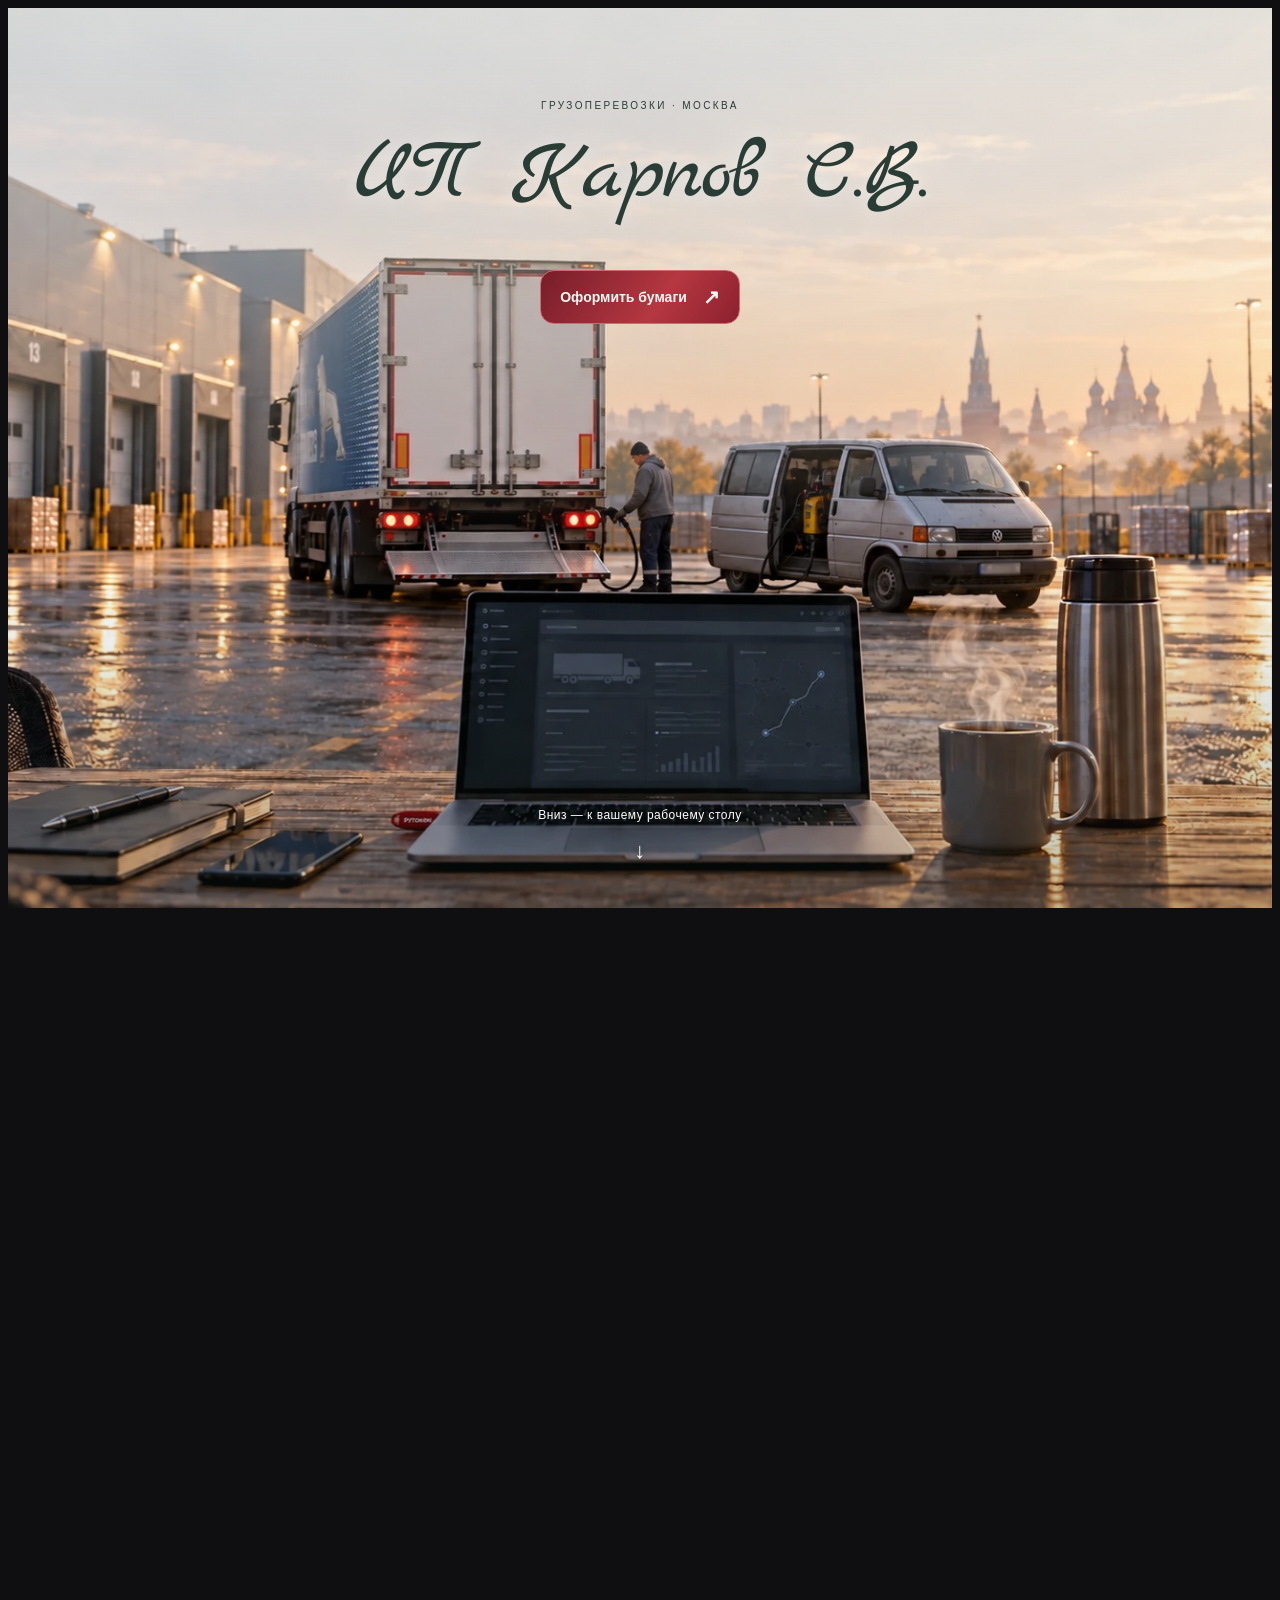
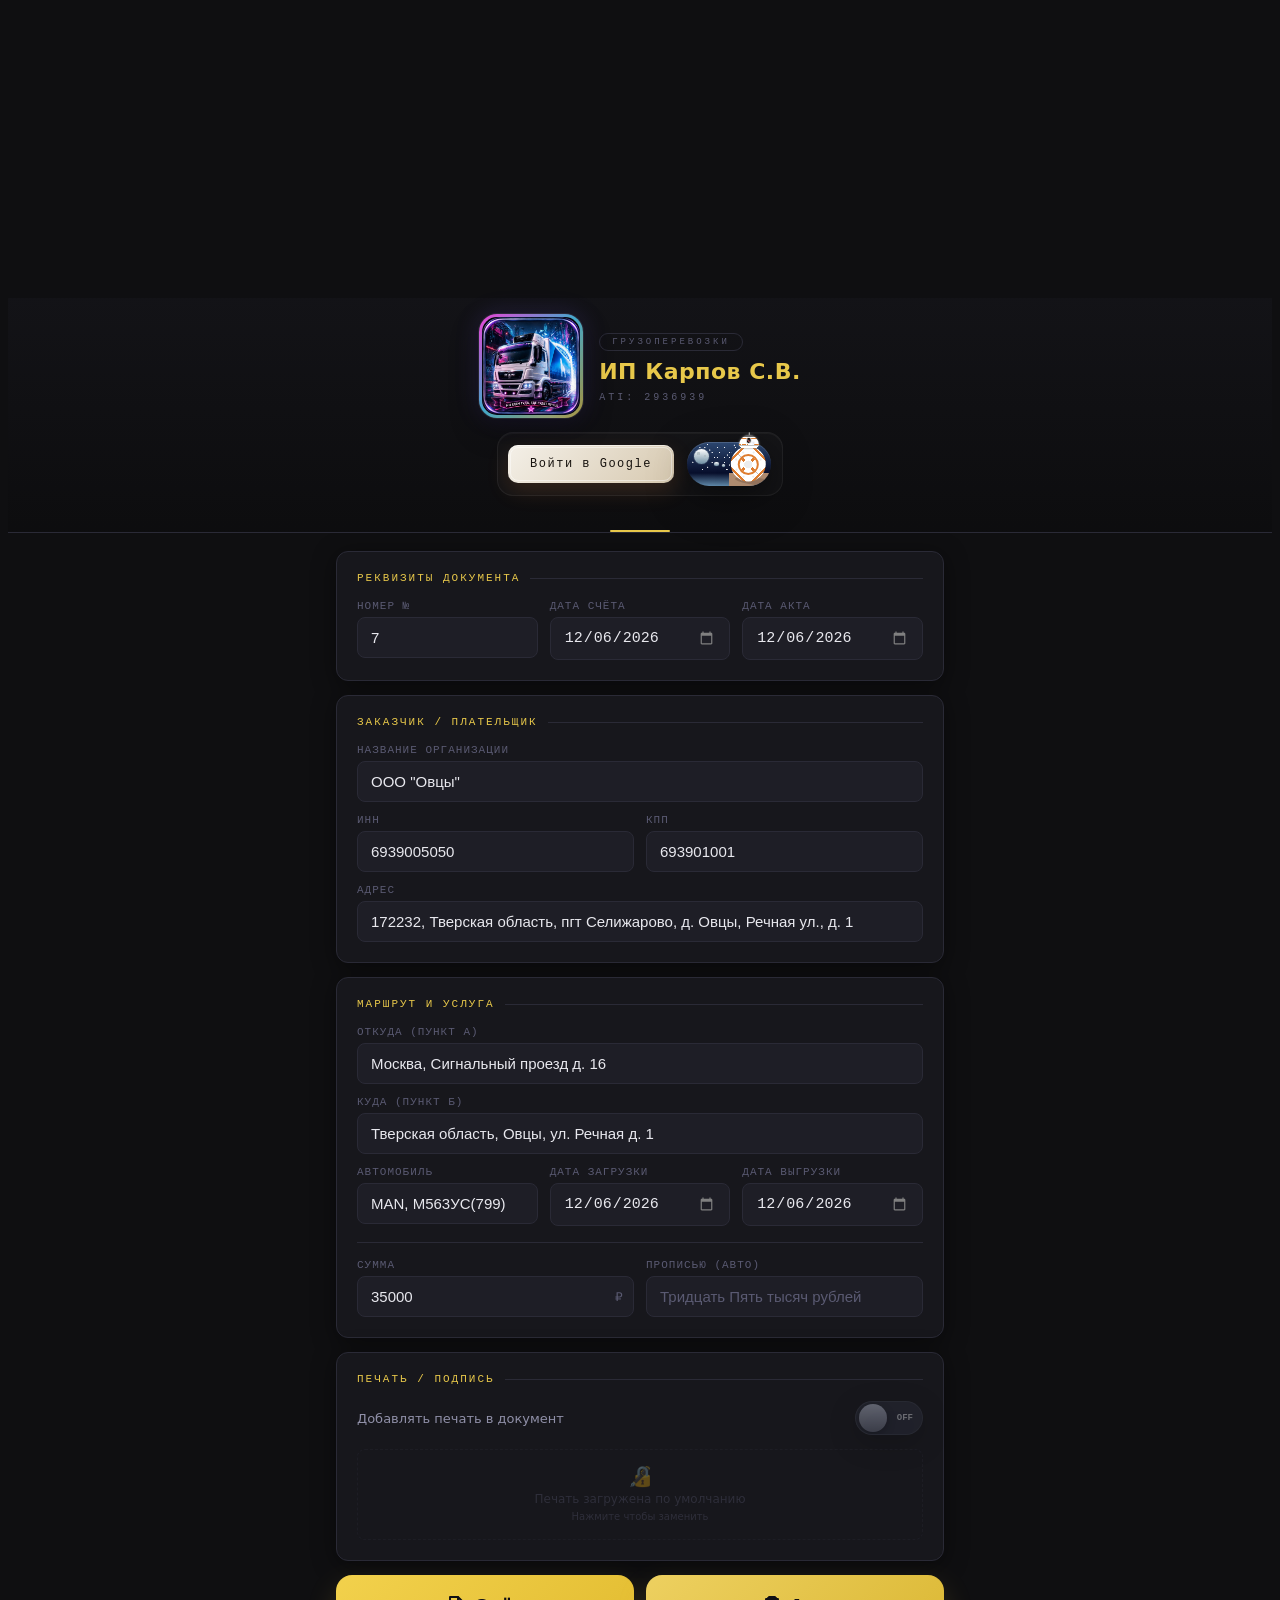
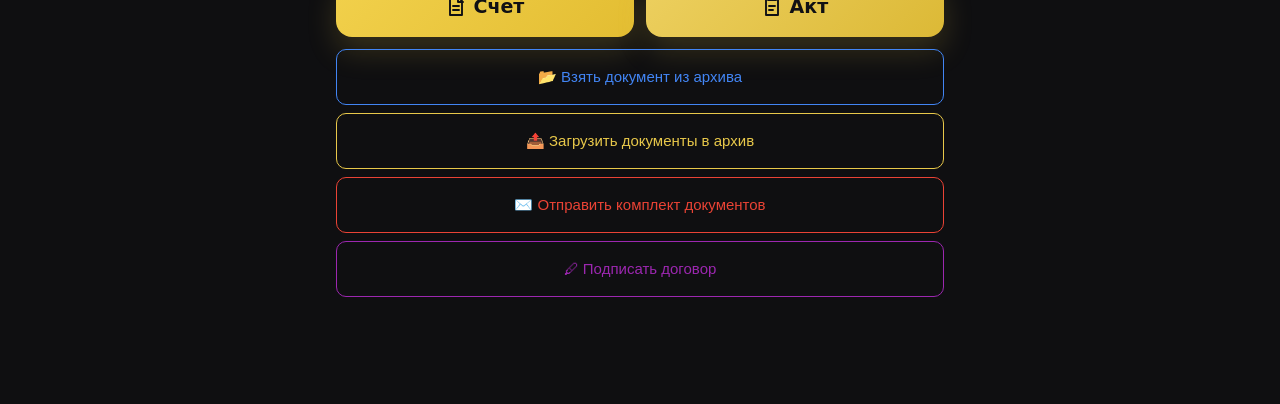
==== commit 0cbe7d6c: "Enable route address suggestions and map search" ====
--- a/index.html
+++ b/index.html
@@ -20,7 +20,7 @@
 <link rel="manifest" href="manifest.json">
 <link rel="apple-touch-icon" href="img/icon-192.png">
 <link rel="stylesheet" href="css/bb8.css?v=20261123-classic">
-<link rel="stylesheet" href="css/style.css?v=20261123-classic">
+<link rel="stylesheet" href="css/style.css?v=20261123-addresses">
 <link rel="stylesheet" href="css/analytics.css?v=20261123-classic">
 <link rel="stylesheet" href="css/workspace-scene.css?v=20261123-classic">
 </head>
@@ -136,11 +136,11 @@
   <div class="dc">
     <div class="cl">Маршрут и услуга</div>
     <div class="row g-3 mb-3">
-      <div class="col-12"><label class="fl">Откуда (пункт А)</label><input type="text" id="from_a" class="fi" value="Москва, Сигнальный проезд д. 16"></div>
+      <div class="col-12"><label class="fl" for="from_a">Откуда (пункт А)</label><input type="text" id="from_a" class="fi" value="Москва, Сигнальный проезд д. 16" autocomplete="off" aria-controls="from_a-suggestions" aria-expanded="false"><div class="address-suggestions" id="from_a-suggestions" hidden><ul aria-label="Адреса из прошлых рейсов"></ul><a target="_blank" rel="noopener noreferrer" hidden>Найти в Яндекс Картах ↗</a></div></div>
       <input type="hidden" id="from_b" value="">
     </div>
     <div class="row g-3 mb-3">
-      <div class="col-12"><label class="fl">Куда (пункт Б)</label><input type="text" id="to_a" class="fi" value="Тверская область, Овцы, ул. Речная д. 1"></div>
+      <div class="col-12"><label class="fl" for="to_a">Куда (пункт Б)</label><input type="text" id="to_a" class="fi" value="Тверская область, Овцы, ул. Речная д. 1" autocomplete="off" aria-controls="to_a-suggestions" aria-expanded="false"><div class="address-suggestions" id="to_a-suggestions" hidden><ul aria-label="Адреса из прошлых рейсов"></ul><a target="_blank" rel="noopener noreferrer" hidden>Найти в Яндекс Картах ↗</a></div></div>
       <input type="hidden" id="to_b" value="">
     </div>
     <div class="row g-3 mb-3">
@@ -338,6 +338,7 @@
 <script defer src="js/analytics_registry.js?v=20261123-classic"></script>
 <script defer src="js/analytics_routes.js?v=20261123-classic"></script>
 <script defer src="js/analytics.js?v=20261123-classic"></script>
+<script defer src="js/address-suggestions.js?v=20261123-addresses"></script>
 <script defer src="js/pwa_update.js?v=20261123-classic"></script>
 <script defer src="js/workspace-scene.js?v=20261123-classic"></script>
 
--- a/css/style.css
+++ b/css/style.css
@@ -1363,3 +1363,26 @@
   .bd { font-size: 15px; padding: 14px; }
   .doc-flight-btn { font-size: 16px; min-height: 58px; padding: .7em .8em .7em .75em; }
 }
+
+.address-suggestions {
+  margin-top: 6px;
+  border: 1px solid var(--brd);
+  border-radius: 8px;
+  background: var(--surf);
+}
+.address-suggestions ul { margin: 0; padding: 0; list-style: none; }
+.address-suggestions button,
+.address-suggestions a {
+  width: 100%;
+  padding: 10px 12px;
+  border: 0;
+  background: transparent;
+  color: var(--txt);
+  font: inherit;
+  text-align: left;
+  overflow-wrap: anywhere;
+}
+.address-suggestions button { cursor: pointer; }
+.address-suggestions a:not([hidden]) { display: block; }
+.address-suggestions button:hover,
+.address-suggestions a:hover { background: var(--surf2); }
--- a/css/workspace-scene.css
+++ b/css/workspace-scene.css
@@ -1,111 +1,47 @@
-@font-face{font-family:Marck Script;src:url('../fonts/marck-script/MarckScript-Regular.ttf') format('truetype');font-weight:400;font-style:normal;font-display:swap}
-.has-workspace-scene .app-hdr,.has-workspace-scene[data-theme="light"] .app-hdr{position:fixed;top:0;left:0;right:0;z-index:120;background:transparent;border:0;padding:22px 32px;transition:background .25s}
-.has-workspace-scene.scene-scrolled .app-hdr{background:var(--surf);border-bottom:1px solid var(--brd)}
-.has-workspace-scene.scene-scrolled .workspace-scene-brand,.has-workspace-scene.scene-scrolled .auth-row .workspace-theme-caption{color:var(--txt)}
-.has-workspace-scene .brand-row{display:none}
-.workspace-scene-brand{font:400 26px 'Marck Script',cursive;color:#292d2b;text-decoration:none}
-.has-workspace-scene .hdr-in{max-width:1440px;flex-wrap:nowrap}
-.has-workspace-scene .auth-row{margin-left:auto;gap:12px;flex-wrap:wrap;justify-content:flex-end;max-width:430px}
-.has-workspace-scene .auth-row .workspace-theme-caption{color:#343b39}
-body.has-workspace-scene #loginBtn,.has-workspace-scene .interface-preferences summary{background:#f9f5edcc!important;color:#303a36!important;border:1px solid #ffffff80!important;border-radius:30px!important;box-shadow:0 2px 12px #2633280a}
-.has-workspace-scene .interface-preferences summary{padding:10px 16px}
-.workspace-scene{height:210vh;height:210svh;position:relative;--scene-zoom:1;--scene-copy:1;--scene-fade:0}
-.workspace-scene-stage{height:100vh;height:100svh;min-height:650px;position:sticky;top:0;overflow:hidden;background:#c7c4b7}
-.workspace-scene-stage::after{content:'';position:absolute;inset:0;background:var(--bg);opacity:var(--scene-fade);pointer-events:none}
-.workspace-scene-photo{position:absolute;inset:0;width:100%;height:100%;object-fit:cover;object-position:50% 64%;transform:scale(var(--scene-zoom));transform-origin:50% 77%;will-change:transform}
-.workspace-scene-shade{position:absolute;inset:0;background:linear-gradient(180deg,#f5f0e2a6 0%,#f5f0e247 36%,transparent 59%,#10211e44 100%);opacity:var(--scene-copy);pointer-events:none}
-.workspace-scene-copy{position:absolute;z-index:2;top:12%;left:50%;transform:translateX(-50%);width:min(740px,90%);text-align:center;color:#293c35;opacity:var(--scene-copy)}
-.workspace-scene-eyebrow{font:500 10px/1.5 'Segoe UI',sans-serif;letter-spacing:.24em;margin:0 0 12px}
-.workspace-scene-copy h1{font:400 clamp(48px,6.7vw,94px)/1.2 'Marck Script',cursive;letter-spacing:-.03em;margin:0 0 10px;text-shadow:0 1px 20px #fff8}
-.workspace-scene-details{display:flex;flex-direction:column;gap:6px;font:12px/1.6 'Segoe UI',sans-serif;letter-spacing:.02em;overflow-wrap:anywhere;background:#fbf7edb8;border:1px solid #ffffff50;border-radius:12px;width:fit-content;max-width:100%;margin:auto;padding:8px 14px;box-sizing:border-box}
-.workspace-scene-details b{font-weight:500;letter-spacing:0}
-.workspace-scene-enter{display:inline-flex;align-items:center;gap:32px;background:#f9f6efde;color:#293c35;border:1px solid #fffc;border-radius:30px;padding:13px 22px;margin-top:22px;text-decoration:none;font:500 13px 'Segoe UI',sans-serif;box-shadow:0 4px 20px #33402a12;transition:background .2s,box-shadow .2s}
-.workspace-scene-enter:hover{background:#fffaf0;box-shadow:0 6px 25px #33402a25}
-.workspace-scene-enter:focus-visible,.workspace-scene-brand:focus-visible{outline:2px solid #293c35;outline-offset:5px}
-.workspace-scene-scroll{position:absolute;bottom:28px;left:0;right:0;text-align:center;color:white;font:12px/1.6 'Segoe UI',sans-serif;letter-spacing:.04em;text-shadow:0 1px 6px #0009;opacity:var(--scene-copy)}
-.workspace-scene-scroll span{display:block;font-size:22px;margin-top:8px}
-.has-workspace-scene .workspace-nav{position:relative;z-index:3;background:var(--bg);max-width:none;padding:26px max(32px,calc((100vw - 1256px)/2));scroll-margin-top:110px}
-.has-workspace-scene #document-editor,.has-workspace-scene #document-actions{scroll-margin-top:130px}
-.has-workspace-scene .main{position:relative;z-index:2;background:var(--bg)}
-.has-workspace-scene:not(.scene-scrolled) .workspace-mobile-action{visibility:hidden}
-.scene-image-unavailable .workspace-scene-stage{background:linear-gradient(145deg,#e8dfcb,#a3b6ae)}
-@media(max-width:767px){
- .has-workspace-scene .app-hdr{padding:18px 20px}.workspace-scene-brand{font-size:21px;max-width:120px}.has-workspace-scene .auth-row{gap:8px;max-width:220px}.has-workspace-scene .interface-preferences{flex-basis:auto}.has-workspace-scene .interface-preferences summary{font-size:10px;padding:9px 12px}.has-workspace-scene .interface-preferences-panel{left:auto;right:0}
- .workspace-scene{height:175svh}.workspace-scene-stage{min-height:720px}.workspace-scene-copy{top:17%;width:90%}.workspace-scene-copy h1{font-size:52px}.workspace-scene-details{font-size:11px;max-width:330px;margin:auto}.workspace-scene-details span:last-child b{display:block}.workspace-scene-eyebrow{font-size:9px}.workspace-scene-enter{margin-top:18px;padding:12px 20px}.workspace-scene-photo{object-fit:cover;object-position:46% 65%}.workspace-scene-shade{background:linear-gradient(180deg,#f5f0e2d9,#f5f0e299 35%,transparent 65%,#10211e55)}.has-workspace-scene .workspace-nav{padding:22px 16px}.workspace-scene-scroll{bottom:20px;font-size:10px}
+@font-face{font-family:Marck Script;src:url('../fonts/marck-script/MarckScript-Regular.ttf') format('truetype');font-weight:400;font-style:normal;font-display:swap}
+.workspace-scene{height:210vh;height:210svh;position:relative;--scene-zoom:1;--scene-copy:1;--scene-fade:0}
+.workspace-scene-stage{height:100vh;height:100svh;min-height:650px;position:sticky;top:0;overflow:hidden;background:#c7c4b7}
+.workspace-scene-stage::after{content:'';position:absolute;inset:0;background:var(--bg);opacity:var(--scene-fade);pointer-events:none}
+.workspace-scene-photo{position:absolute;inset:0;width:100%;height:100%;object-fit:cover;object-position:50% 64%;transform:scale(var(--scene-zoom));transform-origin:50% 77%;will-change:transform}
+.workspace-scene-shade{position:absolute;inset:0;background:linear-gradient(180deg,#f5f0e2a6 0%,#f5f0e247 36%,transparent 59%,#10211e44 100%);opacity:var(--scene-copy);pointer-events:none}
+.workspace-scene-copy{position:absolute;z-index:2;top:12%;left:50%;transform:translateX(-50%);width:min(740px,90%);text-align:center;color:#293c35;opacity:var(--scene-copy)}
+.workspace-scene-eyebrow{font:500 10px/1.5 'Segoe UI',sans-serif;letter-spacing:.24em;margin:0 0 12px}
+.workspace-scene-copy h1{font:400 clamp(48px,6.7vw,94px)/1.2 'Marck Script',cursive;letter-spacing:-.03em;margin:0 0 10px;text-shadow:0 1px 20px #fff8}
+.workspace-scene-scroll{position:absolute;bottom:28px;left:0;right:0;text-align:center;color:white;font:12px/1.6 'Segoe UI',sans-serif;letter-spacing:.04em;text-shadow:0 1px 6px #0009;opacity:var(--scene-copy)}
+.workspace-scene-scroll span{display:block;font-size:22px;margin-top:8px}
+.scene-image-unavailable .workspace-scene-stage{background:linear-gradient(145deg,#e8dfcb,#a3b6ae)}
+@media(prefers-reduced-motion:reduce){.workspace-scene{height:100svh;min-height:720px}.workspace-scene-stage{position:relative}.workspace-scene-photo{transform:none;will-change:auto}.workspace-scene-copy,.workspace-scene-scroll,.workspace-scene-shade{opacity:1}.workspace-scene-stage::after{display:none}.workspace-scene-enter{transition:none}}
+.workspace-scene-visual{position:absolute;inset:0;will-change:transform}
+.workspace-scene-visual .workspace-scene-photo{transform:none;object-position:50% 50%;will-change:auto}
+.workspace-scene-copy{top:10%}
+@media(prefers-reduced-motion:reduce){.workspace-scene-visual{transform:none!important;will-change:auto}}
+@media(max-width:767px){.workspace-scene-visual .workspace-scene-photo{object-fit:contain;object-position:50% 100%}.workspace-scene-stage{background:#98adca}}
+
+.workspace-scene-stage { min-height: 0; }
+.workspace-scene-enter {
+  display: inline-flex;
+  align-items: center;
+  gap: 16px;
+  min-height: 54px;
+  margin-top: 32px;
+  padding: 10px 19px;
+  border: 1px solid #d26870;
+  border-radius: 14px;
+  background: linear-gradient(125deg, #761d29, #b53741 60%, #8c202e);
+  color: #fff8f2;
+  font: 600 14px 'Segoe UI', sans-serif;
+  cursor: pointer;
 }
-@media(prefers-reduced-motion:reduce){.workspace-scene{height:100svh;min-height:720px}.workspace-scene-stage{position:relative}.workspace-scene-photo{transform:none;will-change:auto}.workspace-scene-copy,.workspace-scene-scroll,.workspace-scene-shade{opacity:1}.workspace-scene-stage::after{display:none}.workspace-scene-enter{transition:none}}
-/* Scene v2: no app header; controls live beside document review. */
-.has-workspace-scene .app-hdr{display:none!important}
-.workspace-scene-visual{position:absolute;inset:0;will-change:transform}
-.workspace-scene-visual .workspace-scene-photo{transform:none;object-position:50% 50%;will-change:auto}
-.workspace-laptop-ui{position:absolute;inset:0;width:100%;height:100%;pointer-events:none}
-.workspace-scene-copy{top:10%}
-body.has-workspace-scene #loginBtn.workspace-scene-enter{display:inline-flex;justify-content:center;align-items:center;min-width:166px;min-height:48px;margin:22px auto 0;padding:13px 28px;cursor:pointer;font:500 14px 'Segoe UI',sans-serif;letter-spacing:0;box-shadow:0 4px 22px #26332812}
-body.has-workspace-scene #loginBtn.workspace-scene-enter:disabled{opacity:1;cursor:default}
-.has-workspace-scene .workspace-nav,.has-workspace-scene #document-editor,.has-workspace-scene #document-actions{scroll-margin-top:20px}
-.workspace-scene-controls{display:flex;align-items:center;justify-content:space-between;gap:12px;padding:0 20px 16px}
-.workspace-scene-controls .theme-switch-wrap{display:flex;align-items:center}
-.workspace-scene-controls .bb8-toggle{display:flex;align-items:center;gap:8px}
-.workspace-scene-controls .interface-preferences{flex-basis:auto}
-.workspace-scene-controls .interface-preferences summary{font-size:11px}
-.has-workspace-scene .workspace-scene-controls .interface-preferences summary{background:var(--surf2)!important;color:var(--txt2)!important;border-color:var(--brd)!important;box-shadow:none}
-.workspace-scene-controls .interface-preferences-panel{left:auto;right:0}
-.has-workspace-scene .workspace-review{overflow:visible}
-.has-workspace-scene #loginStatus{padding:0 20px;margin:0 0 12px;font-size:12px}
-.has-workspace-scene #loginStatus:empty{display:none}
-@media(max-width:767px){.workspace-scene-copy{top:8%}.workspace-scene-controls{padding:0 14px 14px}.workspace-scene-controls .workspace-theme-caption{display:inline}.workspace-scene-controls .interface-preferences-panel{max-width:calc(100vw - 64px)}}
-@media(prefers-reduced-motion:reduce){.workspace-scene-visual{transform:none!important;will-change:auto}}
-@media(max-width:767px){.workspace-scene-visual .workspace-scene-photo{object-fit:contain;object-position:50% 100%}.workspace-scene-stage{background:#98adca}}
-.scene-entry-details{position:fixed;z-index:150;left:50%;top:max(26px,env(safe-area-inset-top));transform:translate(-50%,-12px);width:min(520px,calc(100vw - 36px));box-sizing:border-box;padding:20px 26px;color:#283a33;background:#faf8f0ed;border:1px solid #ffffffb3;border-radius:18px;box-shadow:0 16px 55px #16292324;backdrop-filter:blur(18px);opacity:0;transition:opacity .35s,transform .35s;pointer-events:none;font:12px/1.6 'Segoe UI',sans-serif}
-.scene-entry-details[hidden]{display:none}
-.scene-entry-details.is-visible{opacity:1;transform:translate(-50%,0)}
-.scene-entry-label{display:block;font:26px 'Marck Script',cursive;margin-bottom:14px}
-.scene-entry-ati{display:flex;justify-content:space-between;align-items:center;padding-bottom:12px;border-bottom:1px solid #344b3524}
-.scene-entry-ati strong{font-size:17px;font-weight:500;letter-spacing:.08em}
-.scene-entry-edo{display:grid;gap:5px;padding-top:12px}
-.scene-entry-edo span:first-child,.scene-entry-ati>span{font-size:10px;letter-spacing:.1em;text-transform:uppercase;color:#526159}
-.scene-entry-edo span:last-child{overflow-wrap:anywhere;font-size:12px;font-variant-numeric:tabular-nums}
-@media(max-width:575px){.scene-entry-details{padding:16px 20px;top:18px}.scene-entry-label{font-size:23px;margin-bottom:10px}.scene-entry-edo span:last-child{font-size:11px}}
-@media(prefers-reduced-motion:reduce){.scene-entry-details{transition:none;transform:translate(-50%,0)}}
-body.has-workspace-scene #loginBtn.workspace-scene-enter{display:inline-grid;grid-template-columns:auto 24px;column-gap:16px;row-gap:3px;min-width:0;width:fit-content;min-height:58px;padding:11px 19px 13px;border-radius:14px!important;background:linear-gradient(125deg,#761d29,#b53741 60%,#8c202e)!important;border:1px solid #d26870!important;color:#fff8f2!important;box-shadow:inset 0 1px 0 #ffffff30,0 9px 30px #701d3038;font-weight:600;text-align:left;transition:transform .25s,box-shadow .25s,filter .25s}
-.workspace-scene-enter .legend-tag{grid-column:1;grid-row:1;font-size:8px}
-.workspace-scene-enter #loginBtnText{grid-column:1;grid-row:2;white-space:nowrap}
-.workspace-scene-enter #loginBtnIcon{display:none!important}
-.scene-enter-arrow{grid-column:2;grid-row:1 / span 2;font:22px/1 'Segoe UI',sans-serif;transition:transform .25s;opacity:.9}
-.workspace-scene-enter:hover .scene-enter-arrow,.workspace-scene-enter:focus-visible .scene-enter-arrow{transform:translate(3px,-3px)}
-body.has-workspace-scene #loginBtn.workspace-scene-enter:hover{filter:brightness(1.12);transform:translateY(-2px);box-shadow:inset 0 1px 0 #ffffff45,0 12px 36px #701d3055}
-body.has-workspace-scene #loginBtn.workspace-scene-enter:active{transform:translateY(0)}
-.legend-tag{font:600 9px/1.4 'Segoe UI',sans-serif;letter-spacing:.2em;color:#f3c2bc}
-.scene-entry-details{font-family:'Segoe UI',sans-serif;width:min(460px,calc(100vw - 36px));border-radius:14px;padding:18px 22px;pointer-events:auto;background:#fbf9f3f5}
-.scene-entry-heading{display:flex;align-items:center;justify-content:space-between;gap:12px;margin-bottom:12px}
-.scene-entry-label{font:600 14px/1.5 'Segoe UI',sans-serif;margin:0}
-.scene-details-close{border:0;background:none;font:22px 'Segoe UI',sans-serif;color:#68736c;cursor:pointer;padding:0 5px;min-width:32px;min-height:32px}
-.scene-entry-ati strong{font-size:14px;letter-spacing:0}
-.scene-entry-edo span:first-child,.scene-entry-ati>span{font-size:11px;letter-spacing:0;text-transform:none}
-.scene-entry-edo span:last-child{font-size:11px;line-height:1.7;user-select:text}
-.scene-details-copy{margin-top:14px;padding:10px 14px;border:1px solid #d8ddd7;background:#edf0ea;border-radius:8px;font:500 12px 'Segoe UI',sans-serif;color:#304039;cursor:pointer;width:100%;transition:background .2s}
-.scene-details-copy:hover{background:#e1e7dd}
-.scene-copy-status{display:block;font-size:11px;color:#425447;margin-top:6px}
-.scene-copy-status:empty{display:none}
-.scene-entry-details button:focus-visible{outline:2px solid #9b303b;outline-offset:3px}
-.workspace-scene-controls{flex-wrap:wrap}
-.scene-details-reopen{padding:10px 12px;border:1px solid var(--brd);background:var(--surf2);border-radius:20px;color:var(--txt2);font:11px 'Segoe UI',sans-serif;cursor:pointer}
-.workspace-scene-controls .theme-switch-wrap{order:1}
-.workspace-scene-controls .scene-details-reopen{order:2}
-.workspace-scene-controls .interface-preferences{order:3;margin-left:auto}
-.scene-entry-details,.scene-entry-details *{font-family:'Segoe UI',sans-serif!important;font-style:normal}
-.scene-entry-details{transition:opacity .18s,transform .18s}
-@media(prefers-reduced-motion:reduce){.scene-entry-details{transition:none}}
-/* Final spacing pass: a little more air below the title, comfortable touch controls. */
-body.has-workspace-scene #loginBtn.workspace-scene-enter{margin-top:42px;max-width:100%;box-sizing:border-box}
-@media(max-width:767px){
- .workspace-scene-copy{width:calc(100% - 32px)}
- .workspace-scene-copy h1{font-size:clamp(40px,12.5vw,52px);line-height:1.2}
- body.has-workspace-scene #loginBtn.workspace-scene-enter{margin-top:38px;min-width:0;width:fit-content;min-height:58px}
- .scene-entry-details{max-height:calc(100svh - 36px);overflow-y:auto}
- .scene-details-close,.scene-details-copy,.scene-details-reopen{min-height:44px}
- .workspace-scene-controls .interface-preferences summary{min-height:44px;box-sizing:border-box;display:flex;align-items:center}
- .workspace-scene-controls .bb8-toggle{min-height:44px;padding:0 4px}
+.workspace-scene-enter:focus-visible { outline: 2px solid #293c35; outline-offset: 5px; }
+.scene-enter-arrow { font-size: 20px; transition: transform .25s; }
+.workspace-scene-enter:hover .scene-enter-arrow,
+.workspace-scene-enter:focus-visible .scene-enter-arrow { transform: translate(3px, -3px); }
+@media (max-width: 767px) {
+  .workspace-scene { height: 175svh; }
+  .workspace-scene-copy { top: 8%; width: calc(100% - 32px); }
+  .workspace-scene-copy h1 { font-size: clamp(40px, 12.5vw, 52px); }
 }
-.interface-footer .scene-details-reopen{margin:0 8px 8px}
-@media(prefers-reduced-motion:reduce){body.has-workspace-scene #loginBtn.workspace-scene-enter,.scene-enter-arrow{transition:none!important;transform:none!important}}
+@media (prefers-reduced-motion: reduce) {
+  .workspace-scene { height: 100svh; min-height: 0; }
+  .scene-enter-arrow { transition: none; transform: none !important; }
+}
